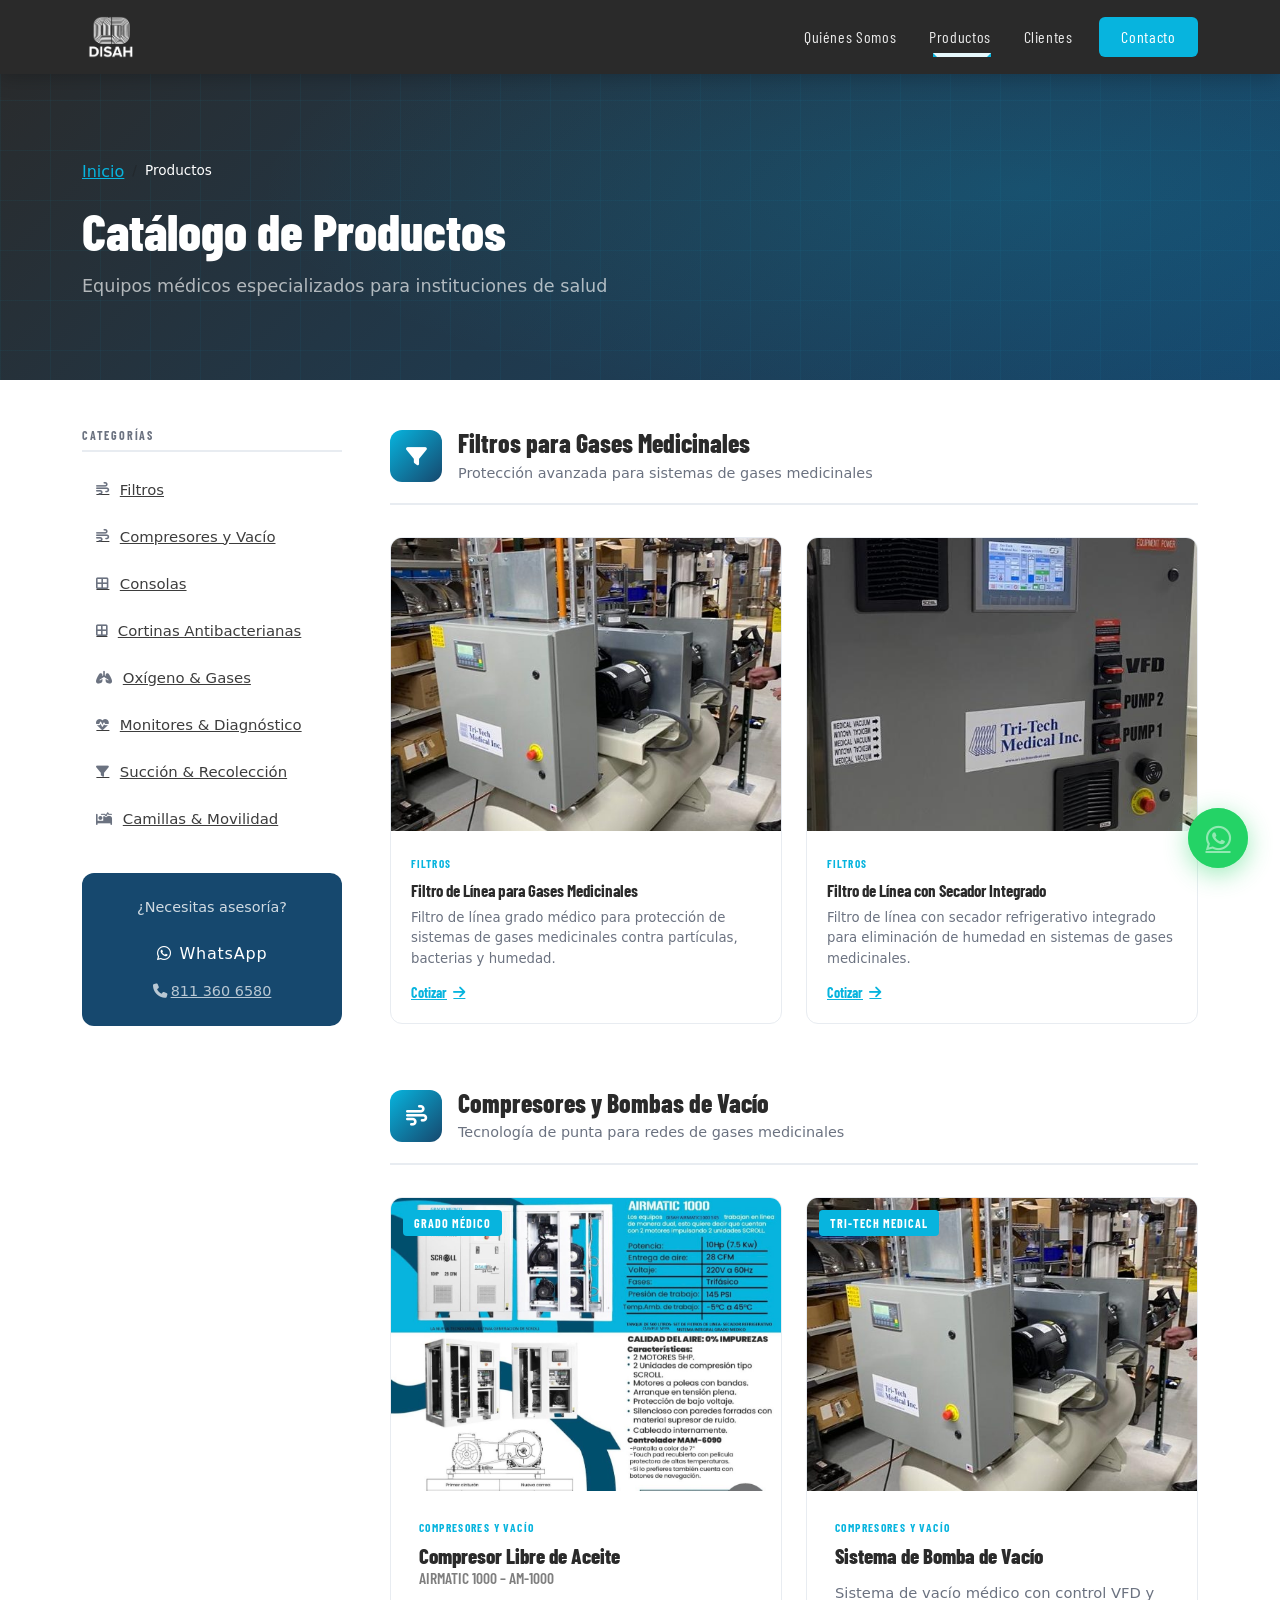
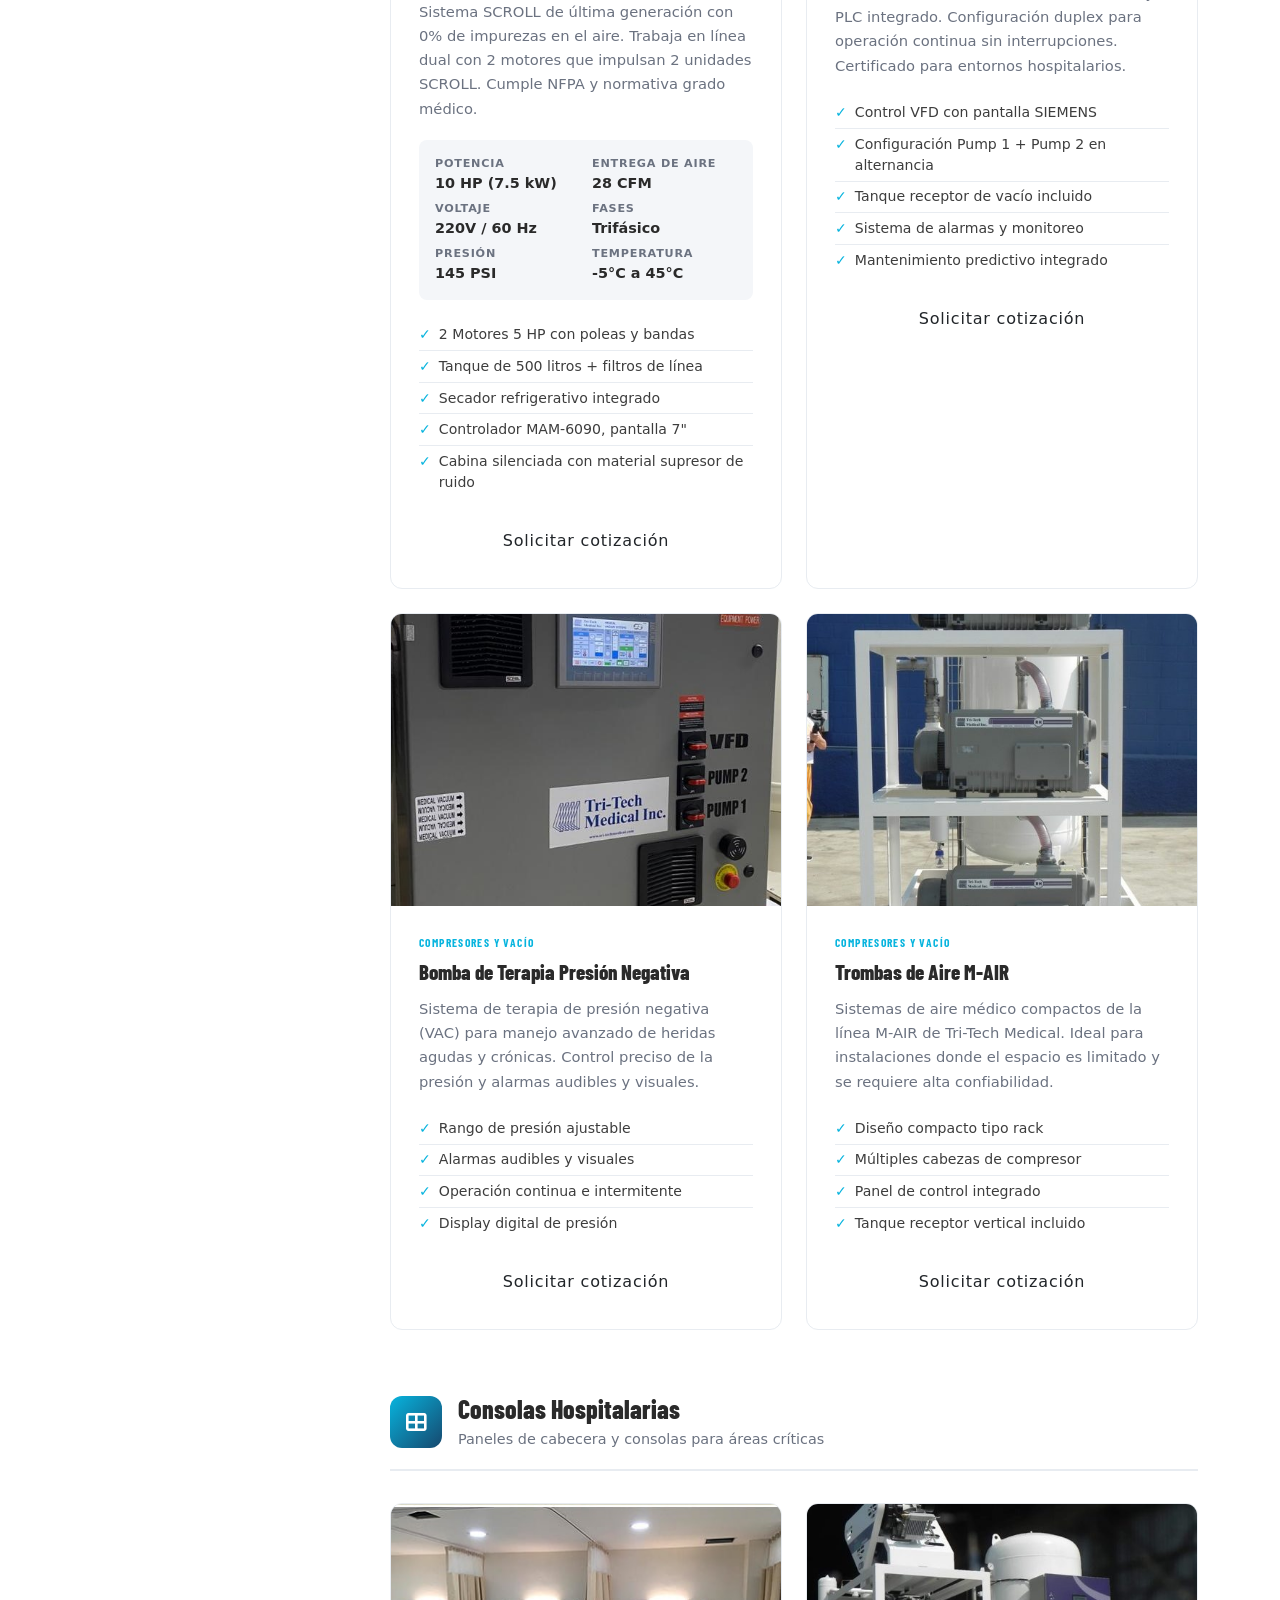
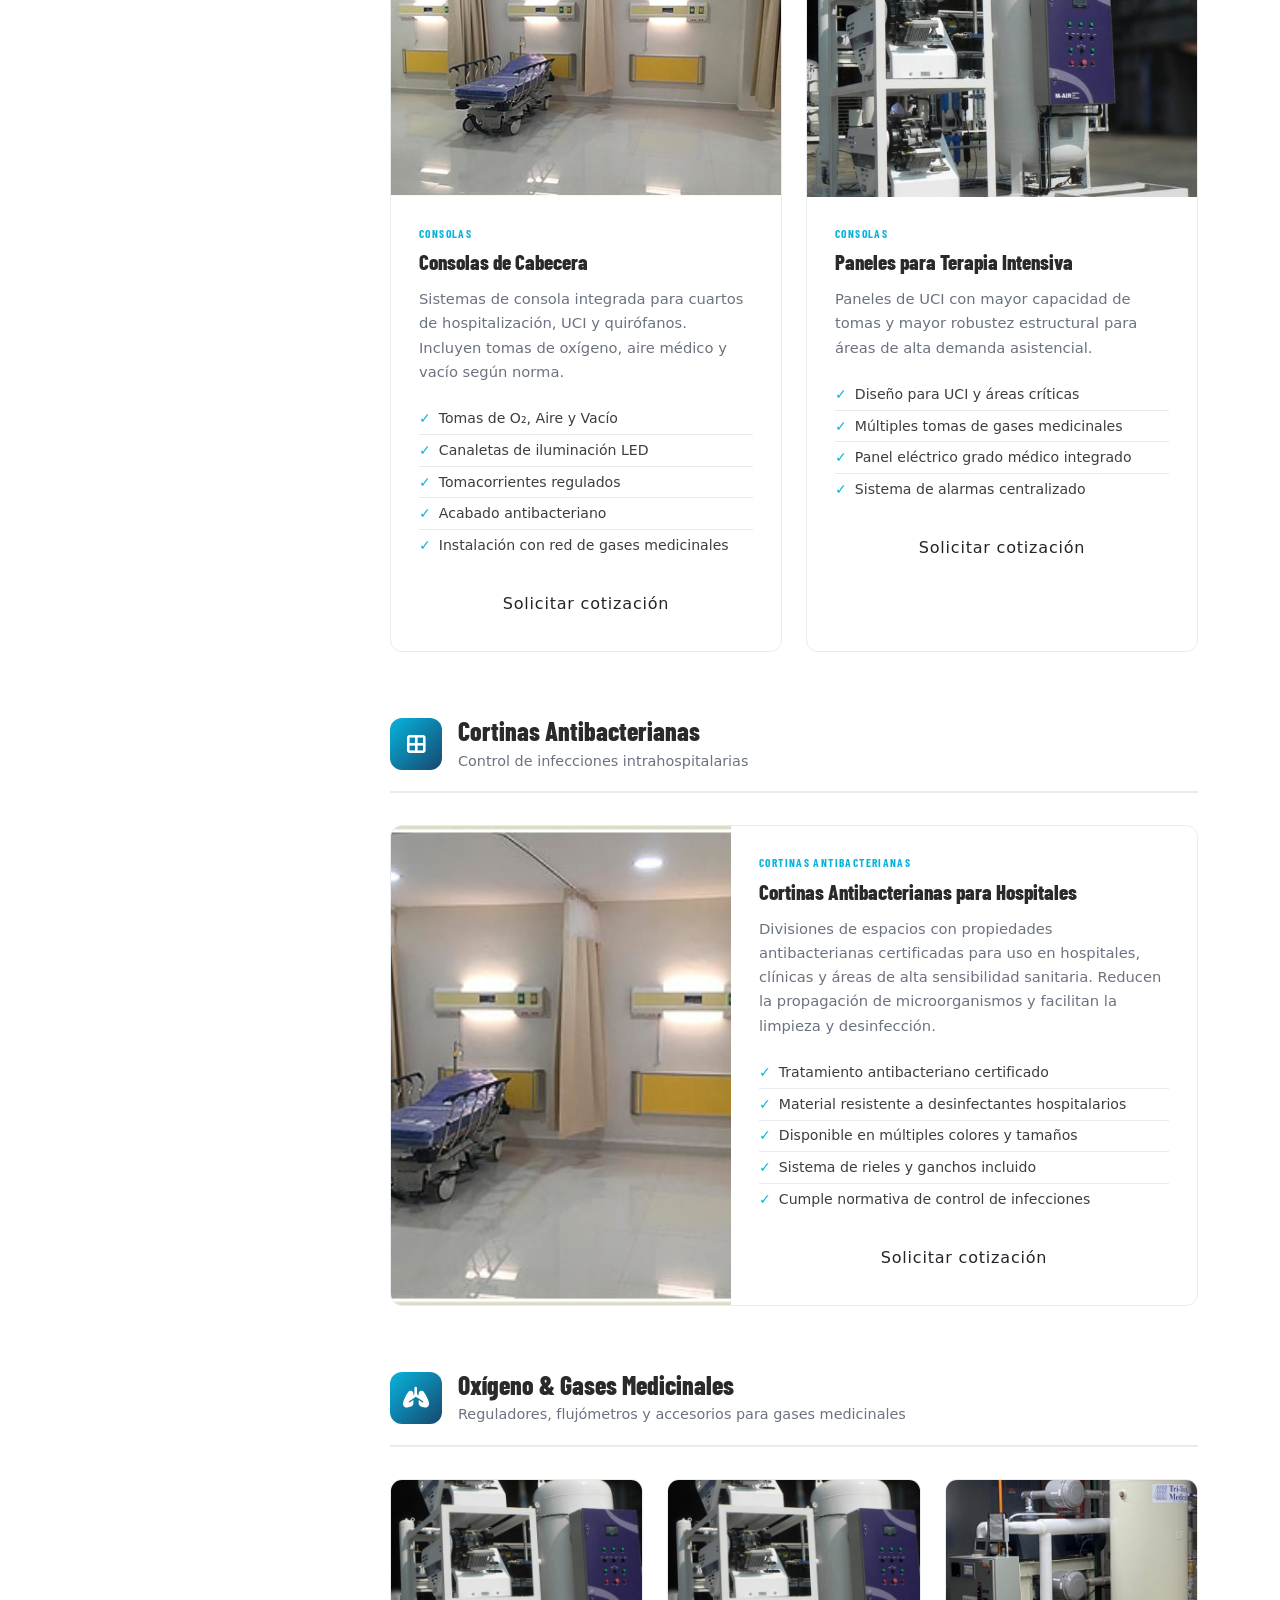
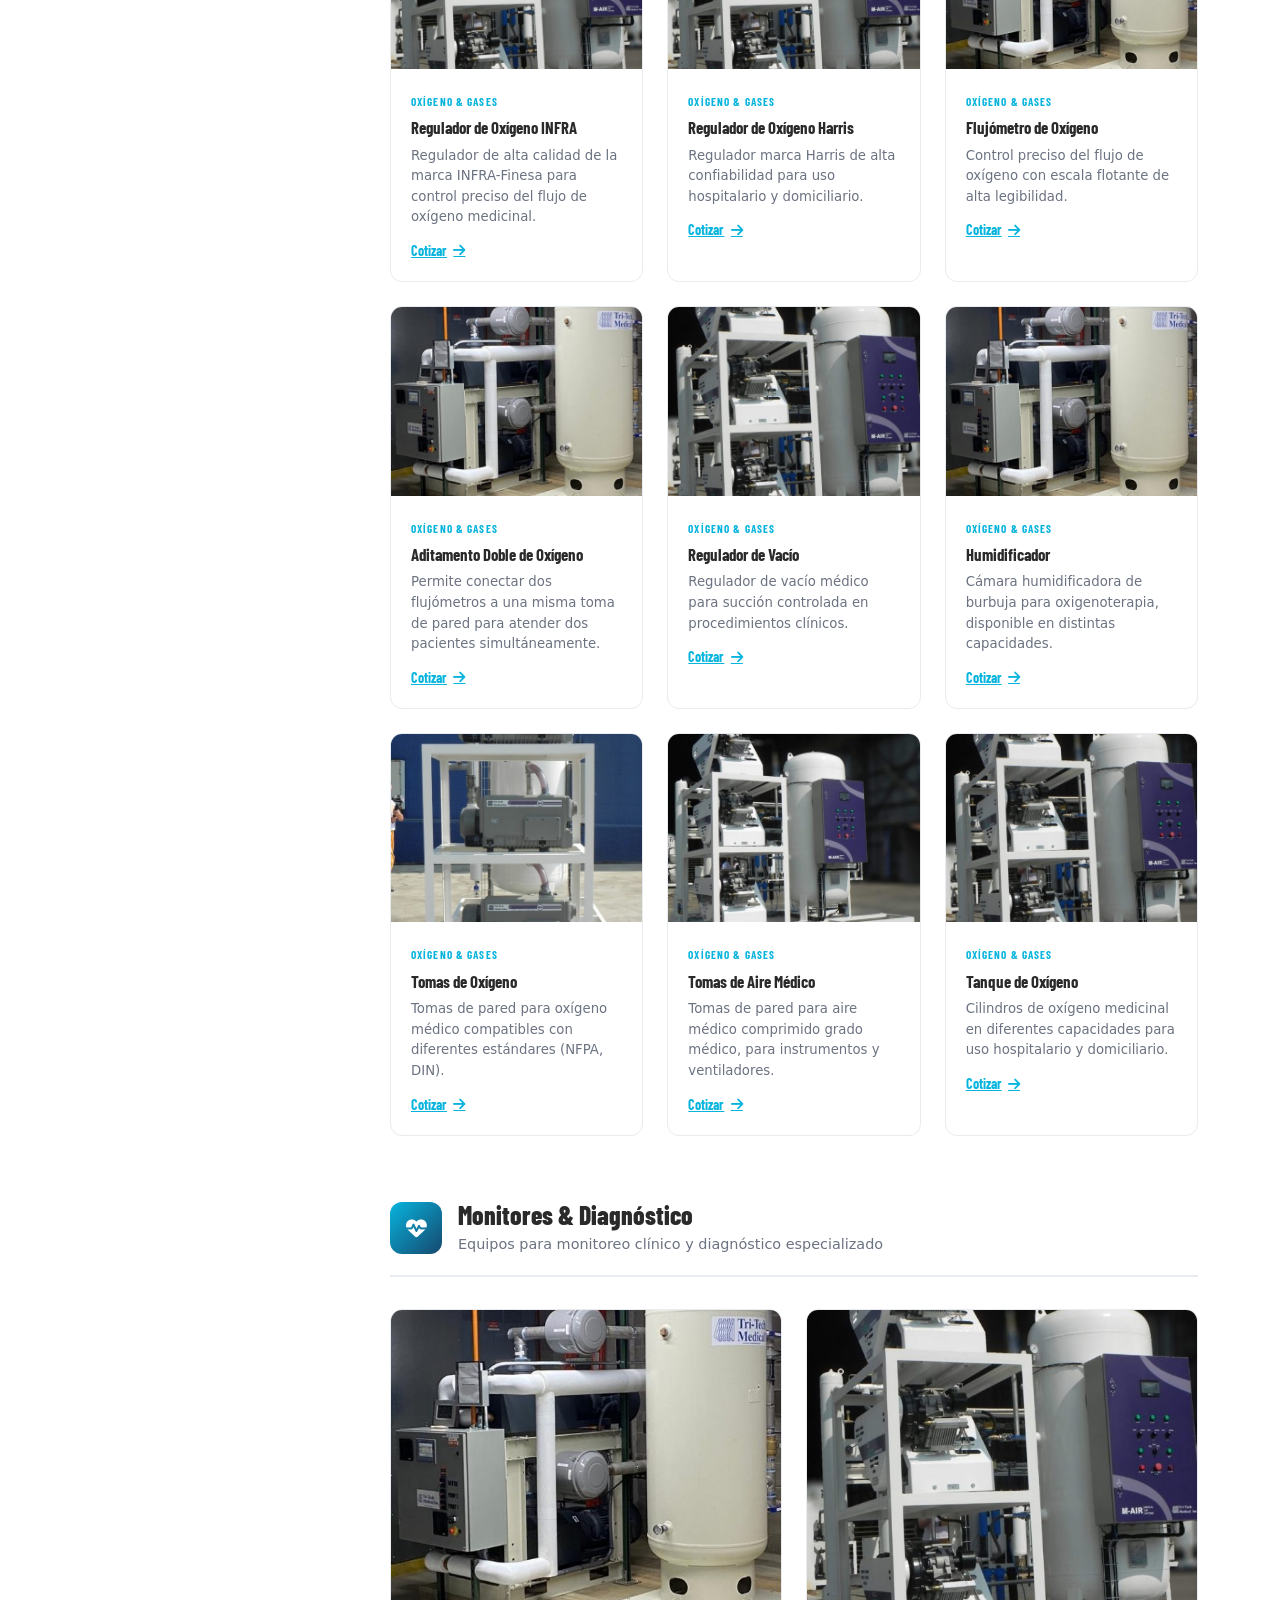
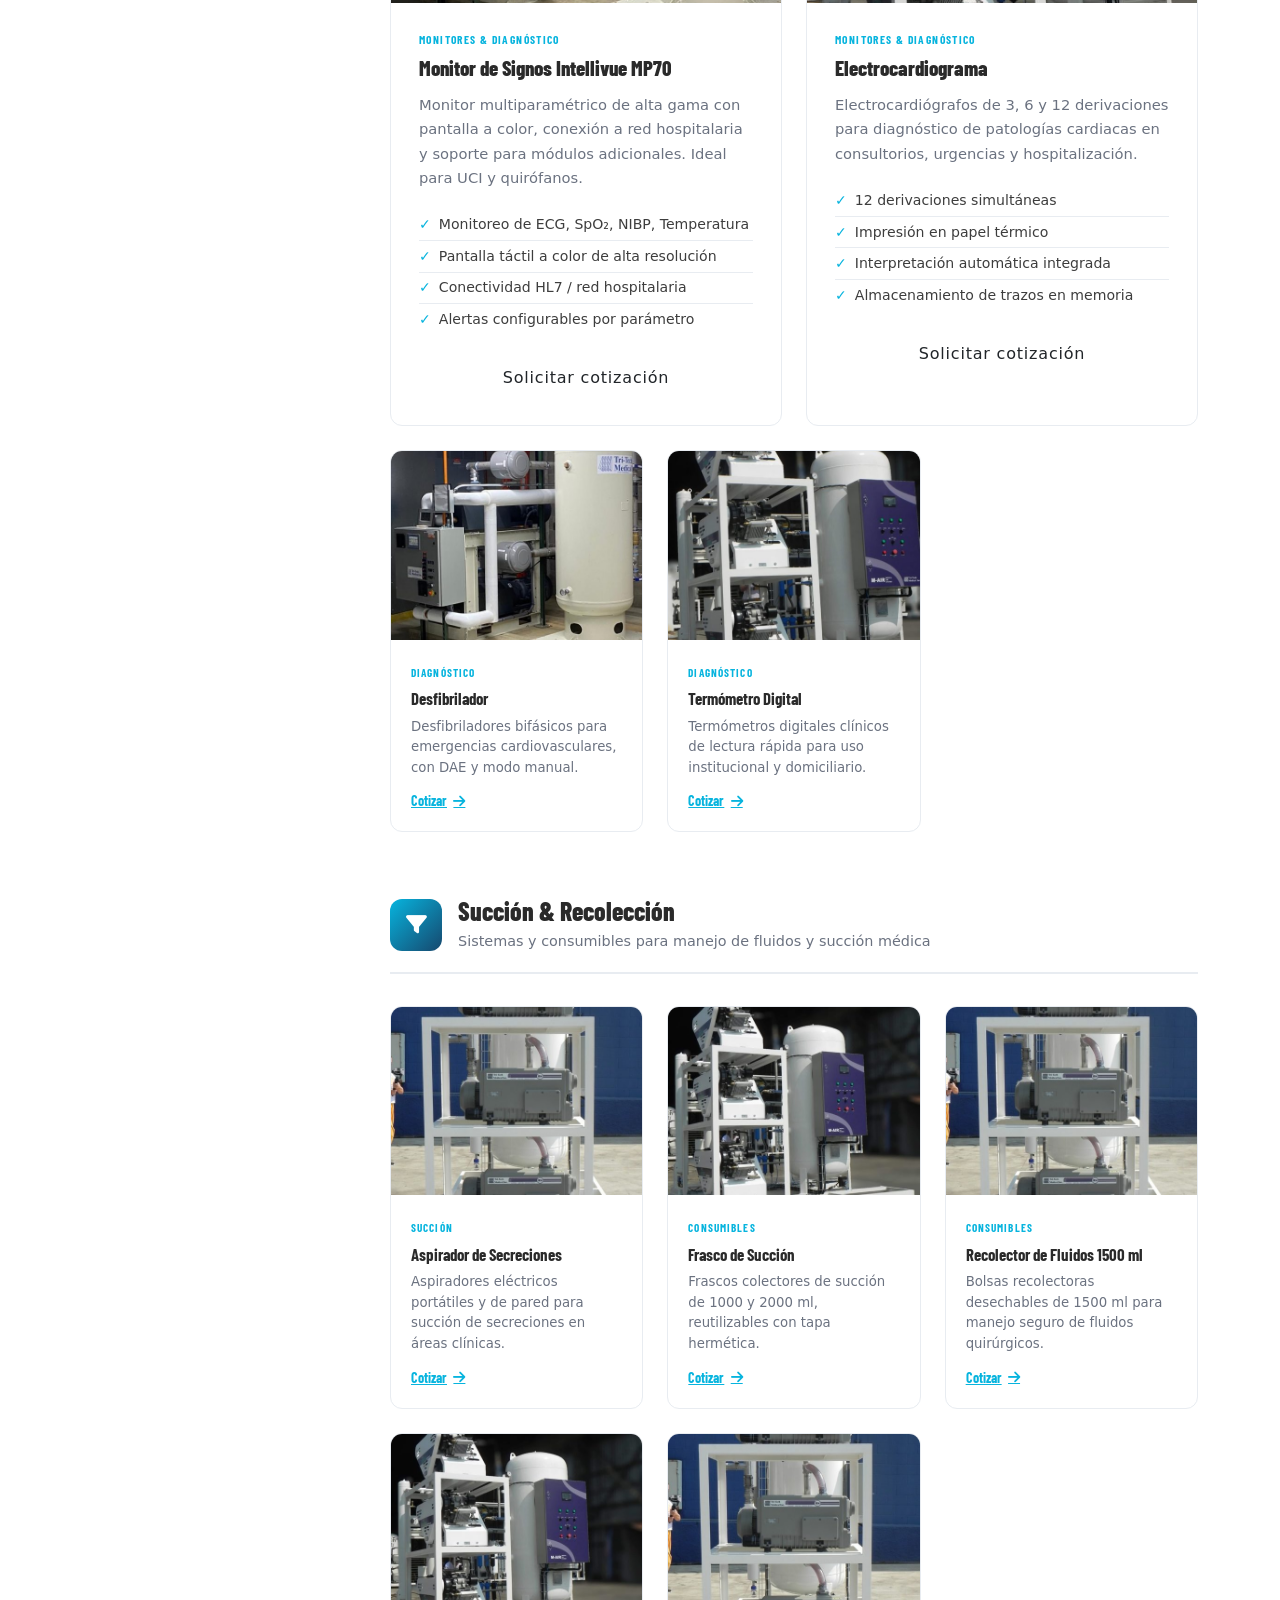
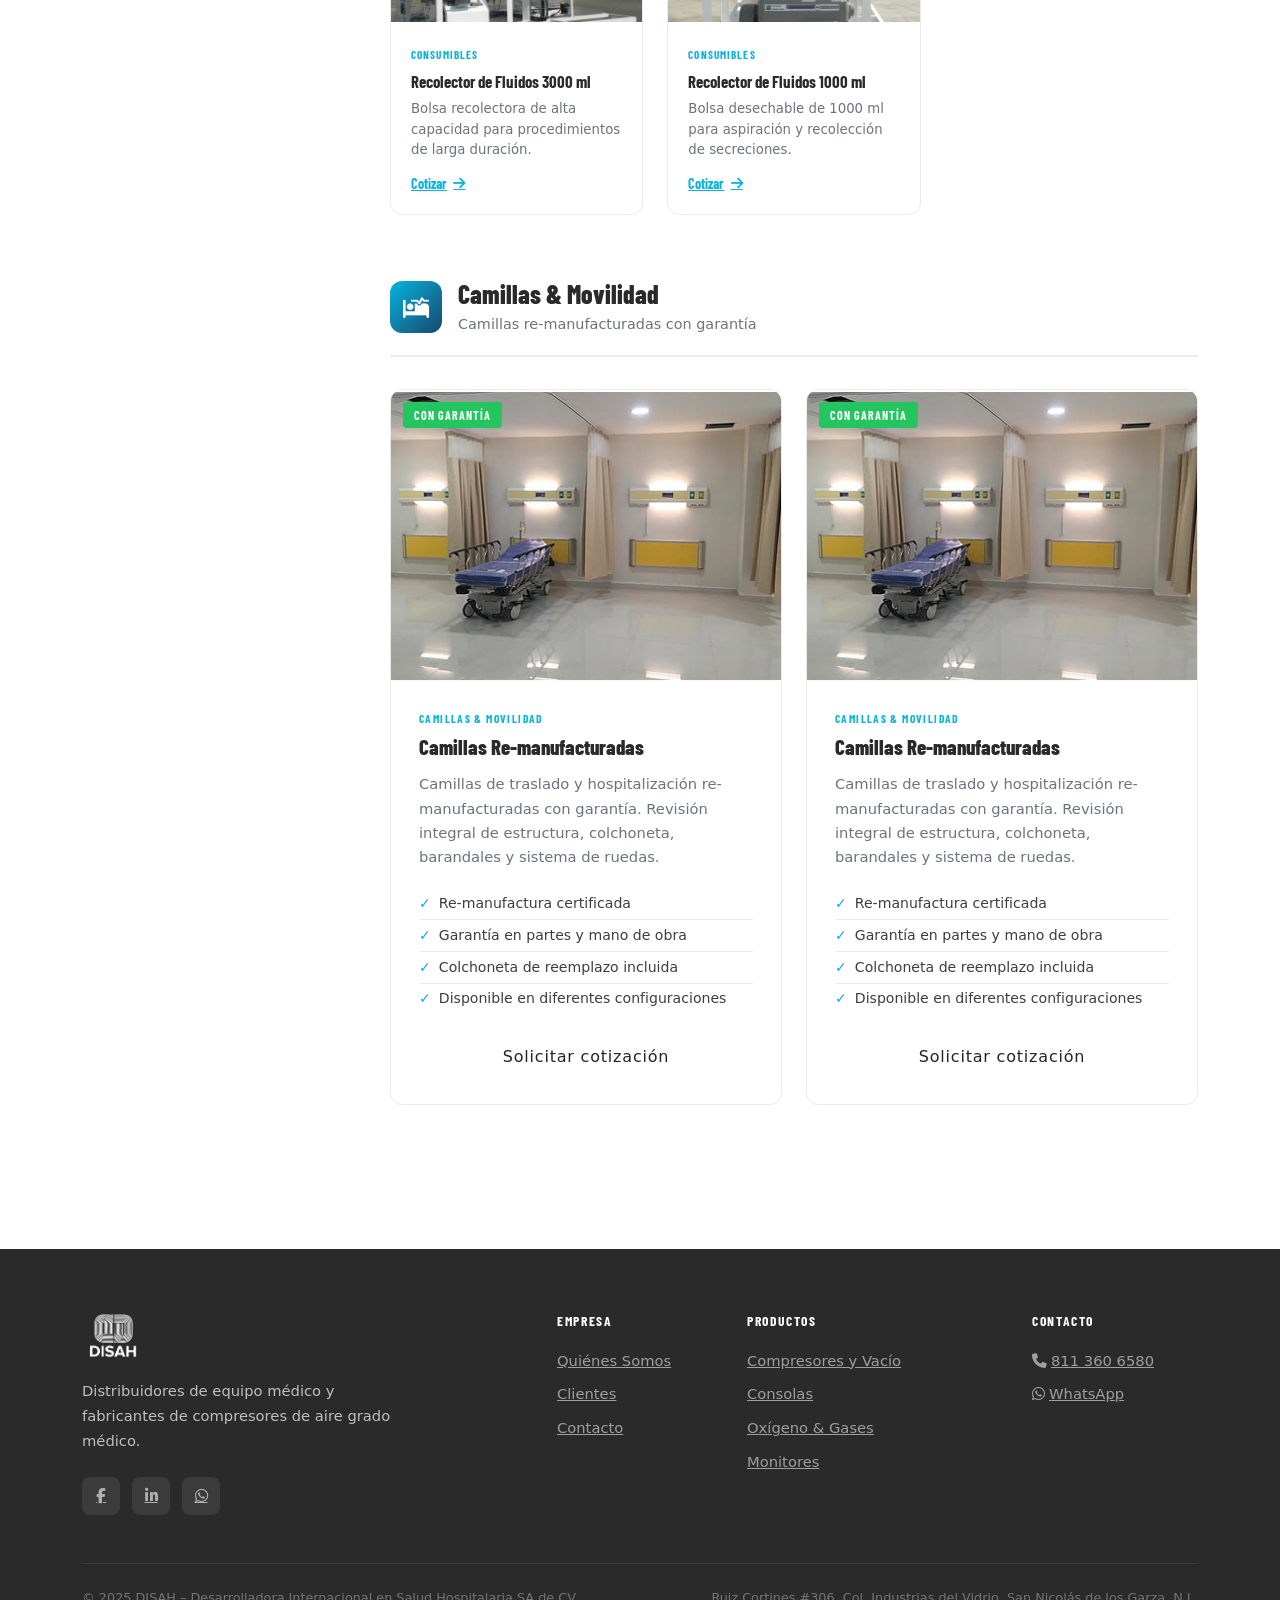
==== productos.html @ 41b72e20 "se agrega una card en camillas" ====
<!DOCTYPE html>
<html lang="es">
<head>
  <meta charset="UTF-8"/>
  <meta name="viewport" content="width=device-width, initial-scale=1.0"/>
  <title>Productos – DISAH Equipos Médicos</title>
  <link rel="stylesheet" href="styles.css"/>
  <link rel="stylesheet" href="productos.css"/>
  <link href="https://cdn.jsdelivr.net/npm/bootstrap@5.3.3/dist/css/bootstrap.min.css" rel="stylesheet"/>
  <link href="https://fonts.googleapis.com/css2?family=Barlow+Condensed:wght@400;600;700;800&family=Barlow:wght@300;400;500;600&display=swap" rel="stylesheet"/>
  <link href="https://cdnjs.cloudflare.com/ajax/libs/font-awesome/6.5.0/css/all.min.css" rel="stylesheet"/>
  <link rel="icon" href="assets/img/LOGO-DISAH-AZÚL.png">
</head>
<body>

<!-- NAVBAR -->
<nav class="navbar navbar-expand-lg fixed-top scrolled" id="mainNav">
  <div class="container-xl">
    <a class="navbar-brand" href="index.html">
      <img src="assets/img/LOGO-DISAH-AZÚL.png" alt="DISAH" class="nav-logo"/>
    </a>
    <button class="navbar-toggler" type="button" data-bs-toggle="collapse" data-bs-target="#navMenu">
      <span class="toggler-icon"><i class="fas fa-bars"></i></span>
    </button>
    <div class="collapse navbar-collapse" id="navMenu">
      <ul class="navbar-nav ms-auto align-items-lg-center gap-lg-1">
        <li class="nav-item"><a class="nav-link" href="index.html#quienes-somos">Quiénes Somos</a></li>
        <li class="nav-item dropdown">
          <a class="nav-link dropdown-toggle active" href="#" role="button" data-bs-toggle="dropdown">Productos</a>
          <ul class="dropdown-menu">
            <li><a class="dropdown-item" href="#compresores">Compresores y Bombas de Vacío</a></li>
            <li><a class="dropdown-item" href="#consolas">Consolas</a></li>
            <li><a class="dropdown-item" href="#cortinas">Cortinas Antibacterianas</a></li>
          </ul>
        </li>
        <li class="nav-item"><a class="nav-link" href="index.html#clientes">Clientes</a></li>
        <li class="nav-item"><a class="nav-link btn-contacto" href="index.html#contacto">Contacto</a></li>
      </ul>
    </div>
  </div>
</nav>

<!-- PAGE HERO -->
<div class="page-hero">
  <div class="page-hero-overlay"></div>
  <div class="container-xl page-hero-content">
    <nav aria-label="breadcrumb">
      <ol class="breadcrumb">
        <li class="breadcrumb-item">    <a href="index.html" style="font-size: 12pt;">Inicio</a>      </li>
        <li class="breadcrumb-item active text-white">Productos</li>
      </ol>
    </nav>
    <h1 class="page-hero-title">Catálogo de Productos</h1>
    <p class="page-hero-sub">Equipos médicos especializados para instituciones de salud</p>
  </div>
</div>

<!-- SIDEBAR + CONTENT -->
<div class="catalog-layout container-xl">

  <!-- Sidebar filtros -->
  <aside class="catalog-sidebar">
    <h6 class="sidebar-heading">Categorías</h6>
    <ul class="sidebar-nav">
      <li><a href="#filtros" class="sn-link active"><i class="fas fa-wind"></i> Filtros</a></li>
      <li><a href="#compresores" class="sn-link"><i class="fas fa-wind"></i> Compresores y Vacío</a></li>
      <li><a href="#consolas" class="sn-link"><i class="fas fa-th-large"></i> Consolas</a></li>
      <li><a href="#cortinas" class="sn-link"><i class="fas fa-border-all"></i> Cortinas Antibacterianas</a></li>
      <li><a href="#oxigeno" class="sn-link"><i class="fas fa-lungs"></i> Oxígeno & Gases</a></li>
      <li><a href="#monitores" class="sn-link"><i class="fas fa-heartbeat"></i> Monitores & Diagnóstico</a></li>
      <li><a href="#succion" class="sn-link"><i class="fas fa-filter"></i> Succión & Recolección</a></li>
      <li><a href="#camillas" class="sn-link"><i class="fas fa-procedures"></i> Camillas & Movilidad</a></li>
    </ul>
    <div class="sidebar-cta">
      <p>¿Necesitas asesoría?</p>
      <a href="https://wa.me/528113606580" class="btn btn-primary-disah w-100" target="_blank">
        <i class="fab fa-whatsapp me-2 text-white"></i><span class="text-white">WhatsApp</span>
      </a>
      <a href="tel:8113606580" class="btn-call mt-2">
        <i class="fas fa-phone me-1"></i>811 360 6580
      </a>
    </div>
  </aside>

  <!-- Main content -->
  <main class="catalog-main">

    <!-- Navegación móvil de categorías (oculta en desktop, visible en tablet/móvil) -->
    <nav class="catalog-mobile-nav d-none">
      <a href="#filtros" class="cmn-btn"><i class="fas fa-wind me-1"></i>Filtros</a>
      <a href="#compresores" class="cmn-btn"><i class="fas fa-wind me-1"></i>Compresores y Vacío</a>
      <a href="#consolas" class="cmn-btn"><i class="fas fa-th-large me-1"></i>Consolas</a>
      <a href="#cortinas" class="cmn-btn"><i class="fas fa-border-all me-1"></i>Cortinas</a>
      <a href="#oxigeno" class="cmn-btn"><i class="fas fa-lungs me-1"></i>Oxígeno & Gases</a>
      <a href="#monitores" class="cmn-btn"><i class="fas fa-heartbeat me-1"></i>Monitores</a>
      <a href="#succion" class="cmn-btn"><i class="fas fa-filter me-1"></i>Succión</a>
      <a href="#camillas" class="cmn-btn"><i class="fas fa-procedures me-1"></i>Camillas</a>
    </nav>


    <!-- ── FILTROS ── -->
     <section id="filtros" class="cat-section">
      <div class="cat-section-header">
        <div class="csh-icon"><i class="fas fa-filter"></i></div>
        <div>
          <h2 class="cat-section-title">Filtros para Gases Medicinales</h2>
          <p class="cat-section-sub">Protección avanzada para sistemas de gases medicinales</p>
        </div>
      </div>

      <div class="row g-4">
        <div class="col-md-6 col-lg-6">
          <div class="prod-mini-card">
            <div class="pmc-img"><img src="assets/img/Imagen1-540x550.jpg" alt="Filtro de Línea para Gases Medicinales"/></div>
            <div class="pmc-body">
              <span class="pmc-cat">Filtros</span>
              <h4 class="pmc-title">Filtro de Línea para Gases Medicinales</h4>
              <p class="pmc-desc">Filtro de línea grado médico para protección de sistemas de gases medicinales contra partículas, bacterias y humedad.</p>
              <a href="index.html#contacto" class="pmc-link">Cotizar <i class="fas fa-arrow-right"></i></a>
            </div>
          </div>
        </div>

        <div class="col-md-6 col-lg-6">
          <div class="prod-mini-card">
            <div class="pmc-img"><img src="assets/img/Imagen2.jpg" alt="Filtro de Línea con Secador Integrado"/></div>
            <div class="pmc-body">
              <span class="pmc-cat">Filtros</span>
              <h4 class="pmc-title">Filtro de Línea con Secador Integrado</h4>
              <p class="pmc-desc">Filtro de línea con secador refrigerativo integrado para eliminación de humedad en sistemas de gases medicinales.</p>
              <a href="index.html#contacto" class="pmc-link">
                Cotizar <i class="fas fa-arrow-right"></i>
              </a>
            </div>
          </div>
        </div>
      </div>
     </section>



    <!-- ── COMPRESORES ── -->
    <section id="compresores" class="cat-section">
      <div class="cat-section-header">
        <div class="csh-icon"><i class="fas fa-wind"></i></div>
        <div>
          <h2 class="cat-section-title">Compresores y Bombas de Vacío</h2>
          <p class="cat-section-sub">Tecnología de punta para redes de gases medicinales</p>
        </div>
      </div>

      <div class="row g-4">

        <!-- Compresor Libre de Aceite -->
        <div class="col-md-6" id="compresor-libre-aceite">
          <div class="prod-detail-card">
            <div class="pdc-img">
              <img src="assets/img/AIRMATIC1000.jpg" alt="Compresor Libre de Aceite"/>
              <span class="pdc-badge">Grado Médico</span>
            </div>
            <div class="pdc-body">
              <span class="pdc-cat">Compresores y Vacío</span>
              <h3 class="pdc-title">Compresor Libre de Aceite<br/><small>AIRMATIC 1000 – AM-1000</small></h3>
              <p class="pdc-desc">Sistema SCROLL de última generación con 0% de impurezas en el aire. Trabaja en línea dual con 2 motores que impulsan 2 unidades SCROLL. Cumple NFPA y normativa grado médico.</p>
              <div class="pdc-specs">
                <div class="spec-item"><span class="spec-label">Potencia</span><span class="spec-val">10 HP (7.5 kW)</span></div>
                <div class="spec-item"><span class="spec-label">Entrega de aire</span><span class="spec-val">28 CFM</span></div>
                <div class="spec-item"><span class="spec-label">Voltaje</span><span class="spec-val">220V / 60 Hz</span></div>
                <div class="spec-item"><span class="spec-label">Fases</span><span class="spec-val">Trifásico</span></div>
                <div class="spec-item"><span class="spec-label">Presión</span><span class="spec-val">145 PSI</span></div>
                <div class="spec-item"><span class="spec-label">Temperatura</span><span class="spec-val">-5°C a 45°C</span></div>
              </div>
              <ul class="pdc-features">
                <li>2 Motores 5 HP con poleas y bandas</li>
                <li>Tanque de 500 litros + filtros de línea</li>
                <li>Secador refrigerativo integrado</li>
                <li>Controlador MAM-6090, pantalla 7"</li>
                <li>Cabina silenciada con material supresor de ruido</li>
              </ul>
              <a href="index.html#contacto" class="btn btn-primary-disah">Solicitar cotización</a>
            </div>
          </div>
        </div>

        <!-- Bomba de Vacío -->
        <div class="col-md-6" id="bomba-vacio">
          <div class="prod-detail-card">
            <div class="pdc-img">
              <img src="assets/img/Imagen1-540x550.jpg" alt="Bomba de Vacío"/>
              <span class="pdc-badge">Tri-Tech Medical</span>
            </div>
            <div class="pdc-body">
              <span class="pdc-cat">Compresores y Vacío</span>
              <h3 class="pdc-title">Sistema de Bomba de Vacío</h3>
              <p class="pdc-desc">Sistema de vacío médico con control VFD y PLC integrado. Configuración duplex para operación continua sin interrupciones. Certificado para entornos hospitalarios.</p>
              <ul class="pdc-features">
                <li>Control VFD con pantalla SIEMENS</li>
                <li>Configuración Pump 1 + Pump 2 en alternancia</li>
                <li>Tanque receptor de vacío incluido</li>
                <li>Sistema de alarmas y monitoreo</li>
                <li>Mantenimiento predictivo integrado</li>
              </ul>
              <a href="index.html#contacto" class="btn btn-primary-disah">Solicitar cotización</a>
            </div>
          </div>
        </div>

        <!-- Bomba Presión Negativa -->
        <div class="col-md-6" id="bomba-presion-negativa">
          <div class="prod-detail-card">
            <div class="pdc-img">
              <img src="assets/img/Imagen2.jpg" alt="Bomba de Terapia Presión Negativa"/>
            </div>
            <div class="pdc-body">
              <span class="pdc-cat">Compresores y Vacío</span>
              <h3 class="pdc-title">Bomba de Terapia Presión Negativa</h3>
              <p class="pdc-desc">Sistema de terapia de presión negativa (VAC) para manejo avanzado de heridas agudas y crónicas. Control preciso de la presión y alarmas audibles y visuales.</p>
              <ul class="pdc-features">
                <li>Rango de presión ajustable</li>
                <li>Alarmas audibles y visuales</li>
                <li>Operación continua e intermitente</li>
                <li>Display digital de presión</li>
              </ul>
              <a href="index.html#contacto" class="btn btn-primary-disah">Solicitar cotización</a>
            </div>
          </div>
        </div>

        <!-- Trombas de Aire -->
        <div class="col-md-6">
          <div class="prod-detail-card">
            <div class="pdc-img">
              <img src="assets/img/Imagen5-540x550.jpg" alt="Trombas de Aire"/>
            </div>
            <div class="pdc-body">
              <span class="pdc-cat">Compresores y Vacío</span>
              <h3 class="pdc-title">Trombas de Aire M-AIR</h3>
              <p class="pdc-desc">Sistemas de aire médico compactos de la línea M-AIR de Tri-Tech Medical. Ideal para instalaciones donde el espacio es limitado y se requiere alta confiabilidad.</p>
              <ul class="pdc-features">
                <li>Diseño compacto tipo rack</li>
                <li>Múltiples cabezas de compresor</li>
                <li>Panel de control integrado</li>
                <li>Tanque receptor vertical incluido</li>
              </ul>
              <a href="index.html#contacto" class="btn btn-primary-disah">Solicitar cotización</a>
            </div>
          </div>
        </div>

      </div>
    </section>

    <!-- ── CONSOLAS ── -->
    <section id="consolas" class="cat-section">
      <div class="cat-section-header">
        <div class="csh-icon"><i class="fas fa-th-large"></i></div>
        <div>
          <h2 class="cat-section-title">Consolas Hospitalarias</h2>
          <p class="cat-section-sub">Paneles de cabecera y consolas para áreas críticas</p>
        </div>
      </div>
      <div class="row g-4">
        <div class="col-md-6">
          <div class="prod-detail-card">
            <div class="pdc-img">
              <img src="assets/img/equipo-re-manifacturado-camillas-1.jpg" alt="Consolas Hospitalarias"/>
            </div>
            <div class="pdc-body">
              <span class="pdc-cat">Consolas</span>
              <h3 class="pdc-title">Consolas de Cabecera</h3>
              <p class="pdc-desc">Sistemas de consola integrada para cuartos de hospitalización, UCI y quirófanos. Incluyen tomas de oxígeno, aire médico y vacío según norma.</p>
              <ul class="pdc-features">
                <li>Tomas de O₂, Aire y Vacío</li>
                <li>Canaletas de iluminación LED</li>
                <li>Tomacorrientes regulados</li>
                <li>Acabado antibacteriano</li>
                <li>Instalación con red de gases medicinales</li>
              </ul>
              <a href="index.html#contacto" class="btn btn-primary-disah">Solicitar cotización</a>
            </div>
          </div>
        </div>
        <div class="col-md-6">
          <div class="prod-detail-card">
            <div class="pdc-img">
              <img src="assets/img/Imagen6-540x550.jpg" alt="Panel Terapia Intensiva"/>
            </div>
            <div class="pdc-body">
              <span class="pdc-cat">Consolas</span>
              <h3 class="pdc-title">Paneles para Terapia Intensiva</h3>
              <p class="pdc-desc">Paneles de UCI con mayor capacidad de tomas y mayor robustez estructural para áreas de alta demanda asistencial.</p>
              <ul class="pdc-features">
                <li>Diseño para UCI y áreas críticas</li>
                <li>Múltiples tomas de gases medicinales</li>
                <li>Panel eléctrico grado médico integrado</li>
                <li>Sistema de alarmas centralizado</li>
              </ul>
              <a href="index.html#contacto" class="btn btn-primary-disah">Solicitar cotización</a>
            </div>
          </div>
        </div>
      </div>
    </section>

    <!-- ── CORTINAS ── -->
    <section id="cortinas" class="cat-section">
      <div class="cat-section-header">
        <div class="csh-icon"><i class="fas fa-border-all"></i></div>
        <div>
          <h2 class="cat-section-title">Cortinas Antibacterianas</h2>
          <p class="cat-section-sub">Control de infecciones intrahospitalarias</p>
        </div>
      </div>
      <div class="row g-4">
        <div class="col-12">
          <div class="prod-detail-card prod-detail-card--horiz">
            <div class="pdc-img">
              <img src="assets/img/equipo-re-manifacturado-camillas-1.jpg" alt="Cortinas Antibacterianas"/>
            </div>
            <div class="pdc-body">
              <span class="pdc-cat">Cortinas Antibacterianas</span>
              <h3 class="pdc-title">Cortinas Antibacterianas para Hospitales</h3>
              <p class="pdc-desc">Divisiones de espacios con propiedades antibacterianas certificadas para uso en hospitales, clínicas y áreas de alta sensibilidad sanitaria. Reducen la propagación de microorganismos y facilitan la limpieza y desinfección.</p>
              <ul class="pdc-features">
                <li>Tratamiento antibacteriano certificado</li>
                <li>Material resistente a desinfectantes hospitalarios</li>
                <li>Disponible en múltiples colores y tamaños</li>
                <li>Sistema de rieles y ganchos incluido</li>
                <li>Cumple normativa de control de infecciones</li>
              </ul>
              <a href="index.html#contacto" class="btn btn-primary-disah">Solicitar cotización</a>
            </div>
          </div>
        </div>
      </div>
    </section>

    <!-- ── OXÍGENO & GASES ── -->
    <section id="oxigeno" class="cat-section">
      <div class="cat-section-header">
        <div class="csh-icon"><i class="fas fa-lungs"></i></div>
        <div>
          <h2 class="cat-section-title">Oxígeno & Gases Medicinales</h2>
          <p class="cat-section-sub">Reguladores, flujómetros y accesorios para gases medicinales</p>
        </div>
      </div>
      <div class="row g-4">

        <div class="col-md-6 col-lg-4" id="regulador-oxigeno">
          <div class="prod-mini-card">
            <div class="pmc-img"><img src="assets/img/Imagen3-550x550.jpg" alt="Regulador Oxígeno INFRA"/></div>
            <div class="pmc-body">
              <span class="pmc-cat">Oxígeno & Gases</span>
              <h4 class="pmc-title">Regulador de Oxígeno INFRA</h4>
              <p class="pmc-desc">Regulador de alta calidad de la marca INFRA-Finesa para control preciso del flujo de oxígeno medicinal.</p>
              <a href="index.html#contacto" class="pmc-link">Cotizar <i class="fas fa-arrow-right"></i></a>
            </div>
          </div>
        </div>

        <div class="col-md-6 col-lg-4">
          <div class="prod-mini-card">
            <div class="pmc-img"><img src="assets/img/Imagen3-550x550.jpg" alt="Regulador Oxígeno Harris"/></div>
            <div class="pmc-body">
              <span class="pmc-cat">Oxígeno & Gases</span>
              <h4 class="pmc-title">Regulador de Oxígeno Harris</h4>
              <p class="pmc-desc">Regulador marca Harris de alta confiabilidad para uso hospitalario y domiciliario.</p>
              <a href="index.html#contacto" class="pmc-link">Cotizar <i class="fas fa-arrow-right"></i></a>
            </div>
          </div>
        </div>

        <div class="col-md-6 col-lg-4">
          <div class="prod-mini-card">
            <div class="pmc-img"><img src="assets/img/Imagen4-550x550.jpg" alt="Flujómetro de Oxígeno"/></div>
            <div class="pmc-body">
              <span class="pmc-cat">Oxígeno & Gases</span>
              <h4 class="pmc-title">Flujómetro de Oxígeno</h4>
              <p class="pmc-desc">Control preciso del flujo de oxígeno con escala flotante de alta legibilidad.</p>
              <a href="index.html#contacto" class="pmc-link">Cotizar <i class="fas fa-arrow-right"></i></a>
            </div>
          </div>
        </div>

        <div class="col-md-6 col-lg-4">
          <div class="prod-mini-card">
            <div class="pmc-img"><img src="assets/img/Imagen4-550x550.jpg" alt="Aditamento doble de oxígeno"/></div>
            <div class="pmc-body">
              <span class="pmc-cat">Oxígeno & Gases</span>
              <h4 class="pmc-title">Aditamento Doble de Oxígeno</h4>
              <p class="pmc-desc">Permite conectar dos flujómetros a una misma toma de pared para atender dos pacientes simultáneamente.</p>
              <a href="index.html#contacto" class="pmc-link">Cotizar <i class="fas fa-arrow-right"></i></a>
            </div>
          </div>
        </div>

        <div class="col-md-6 col-lg-4">
          <div class="prod-mini-card">
            <div class="pmc-img"><img src="assets/img/Imagen3-550x550.jpg" alt="Regulador de vacío"/></div>
            <div class="pmc-body">
              <span class="pmc-cat">Oxígeno & Gases</span>
              <h4 class="pmc-title">Regulador de Vacío</h4>
              <p class="pmc-desc">Regulador de vacío médico para succión controlada en procedimientos clínicos.</p>
              <a href="index.html#contacto" class="pmc-link">Cotizar <i class="fas fa-arrow-right"></i></a>
            </div>
          </div>
        </div>

        <div class="col-md-6 col-lg-4">
          <div class="prod-mini-card">
            <div class="pmc-img"><img src="assets/img/Imagen4-550x550.jpg" alt="Humidificador"/></div>
            <div class="pmc-body">
              <span class="pmc-cat">Oxígeno & Gases</span>
              <h4 class="pmc-title">Humidificador</h4>
              <p class="pmc-desc">Cámara humidificadora de burbuja para oxigenoterapia, disponible en distintas capacidades.</p>
              <a href="index.html#contacto" class="pmc-link">Cotizar <i class="fas fa-arrow-right"></i></a>
            </div>
          </div>
        </div>

        <div class="col-md-6 col-lg-4">
          <div class="prod-mini-card">
            <div class="pmc-img"><img src="assets/img/Imagen5-540x550.jpg" alt="Tomas de Oxígeno"/></div>
            <div class="pmc-body">
              <span class="pmc-cat">Oxígeno & Gases</span>
              <h4 class="pmc-title">Tomas de Oxígeno</h4>
              <p class="pmc-desc">Tomas de pared para oxígeno médico compatibles con diferentes estándares (NFPA, DIN).</p>
              <a href="index.html#contacto" class="pmc-link">Cotizar <i class="fas fa-arrow-right"></i></a>
            </div>
          </div>
        </div>

        <div class="col-md-6 col-lg-4">
          <div class="prod-mini-card">
            <div class="pmc-img"><img src="assets/img/Imagen6-540x550.jpg" alt="Tomas de Aire"/></div>
            <div class="pmc-body">
              <span class="pmc-cat">Oxígeno & Gases</span>
              <h4 class="pmc-title">Tomas de Aire Médico</h4>
              <p class="pmc-desc">Tomas de pared para aire médico comprimido grado médico, para instrumentos y ventiladores.</p>
              <a href="index.html#contacto" class="pmc-link">Cotizar <i class="fas fa-arrow-right"></i></a>
            </div>
          </div>
        </div>

        <div class="col-md-6 col-lg-4">
          <div class="prod-mini-card">
            <div class="pmc-img"><img src="assets/img/Imagen3-550x550.jpg" alt="Tanque de Oxígeno"/></div>
            <div class="pmc-body">
              <span class="pmc-cat">Oxígeno & Gases</span>
              <h4 class="pmc-title">Tanque de Oxígeno</h4>
              <p class="pmc-desc">Cilindros de oxígeno medicinal en diferentes capacidades para uso hospitalario y domiciliario.</p>
              <a href="index.html#contacto" class="pmc-link">Cotizar <i class="fas fa-arrow-right"></i></a>
            </div>
          </div>
        </div>

      </div>
    </section>

    <!-- ── MONITORES ── -->
    <section id="monitores" class="cat-section">
      <div class="cat-section-header">
        <div class="csh-icon"><i class="fas fa-heartbeat"></i></div>
        <div>
          <h2 class="cat-section-title">Monitores & Diagnóstico</h2>
          <p class="cat-section-sub">Equipos para monitoreo clínico y diagnóstico especializado</p>
        </div>
      </div>
      <div class="row g-4">

        <div class="col-md-6" id="monitor-intellivue">
          <div class="prod-detail-card">
            <div class="pdc-img">
              <img src="assets/img/Imagen4-550x550.jpg" alt="Monitor Intellivue MP70"/>
            </div>
            <div class="pdc-body">
              <span class="pdc-cat">Monitores & Diagnóstico</span>
              <h3 class="pdc-title">Monitor de Signos Intellivue MP70</h3>
              <p class="pdc-desc">Monitor multiparamétrico de alta gama con pantalla a color, conexión a red hospitalaria y soporte para módulos adicionales. Ideal para UCI y quirófanos.</p>
              <ul class="pdc-features">
                <li>Monitoreo de ECG, SpO₂, NIBP, Temperatura</li>
                <li>Pantalla táctil a color de alta resolución</li>
                <li>Conectividad HL7 / red hospitalaria</li>
                <li>Alertas configurables por parámetro</li>
              </ul>
              <a href="index.html#contacto" class="btn btn-primary-disah">Solicitar cotización</a>
            </div>
          </div>
        </div>

        <div class="col-md-6">
          <div class="prod-detail-card">
            <div class="pdc-img">
              <img src="assets/img/Imagen3-550x550.jpg" alt="Electrocardiograma"/>
            </div>
            <div class="pdc-body">
              <span class="pdc-cat">Monitores & Diagnóstico</span>
              <h3 class="pdc-title">Electrocardiograma</h3>
              <p class="pdc-desc">Electrocardiógrafos de 3, 6 y 12 derivaciones para diagnóstico de patologías cardiacas en consultorios, urgencias y hospitalización.</p>
              <ul class="pdc-features">
                <li>12 derivaciones simultáneas</li>
                <li>Impresión en papel térmico</li>
                <li>Interpretación automática integrada</li>
                <li>Almacenamiento de trazos en memoria</li>
              </ul>
              <a href="index.html#contacto" class="btn btn-primary-disah">Solicitar cotización</a>
            </div>
          </div>
        </div>

        <div class="col-md-6 col-lg-4">
          <div class="prod-mini-card">
            <div class="pmc-img"><img src="assets/img/Imagen4-550x550.jpg" alt="Desfibrilador"/></div>
            <div class="pmc-body">
              <span class="pmc-cat">Diagnóstico</span>
              <h4 class="pmc-title">Desfibrilador</h4>
              <p class="pmc-desc">Desfibriladores bifásicos para emergencias cardiovasculares, con DAE y modo manual.</p>
              <a href="index.html#contacto" class="pmc-link">Cotizar <i class="fas fa-arrow-right"></i></a>
            </div>
          </div>
        </div>

        <div class="col-md-6 col-lg-4">
          <div class="prod-mini-card">
            <div class="pmc-img"><img src="assets/img/Imagen3-550x550.jpg" alt="Termómetro Digital"/></div>
            <div class="pmc-body">
              <span class="pmc-cat">Diagnóstico</span>
              <h4 class="pmc-title">Termómetro Digital</h4>
              <p class="pmc-desc">Termómetros digitales clínicos de lectura rápida para uso institucional y domiciliario.</p>
              <a href="index.html#contacto" class="pmc-link">Cotizar <i class="fas fa-arrow-right"></i></a>
            </div>
          </div>
        </div>

      </div>
    </section>

    <!-- ── SUCCIÓN ── -->
    <section id="succion" class="cat-section">
      <div class="cat-section-header">
        <div class="csh-icon"><i class="fas fa-filter"></i></div>
        <div>
          <h2 class="cat-section-title">Succión & Recolección</h2>
          <p class="cat-section-sub">Sistemas y consumibles para manejo de fluidos y succión médica</p>
        </div>
      </div>
      <div class="row g-4">

        <div class="col-md-6 col-lg-4">
          <div class="prod-mini-card">
            <div class="pmc-img"><img src="assets/img/Imagen5-540x550.jpg" alt="Aspirador de Secreciones"/></div>
            <div class="pmc-body">
              <span class="pmc-cat">Succión</span>
              <h4 class="pmc-title">Aspirador de Secreciones</h4>
              <p class="pmc-desc">Aspiradores eléctricos portátiles y de pared para succión de secreciones en áreas clínicas.</p>
              <a href="index.html#contacto" class="pmc-link">Cotizar <i class="fas fa-arrow-right"></i></a>
            </div>
          </div>
        </div>

        <div class="col-md-6 col-lg-4">
          <div class="prod-mini-card">
            <div class="pmc-img"><img src="assets/img/Imagen6-540x550.jpg" alt="Frasco de Succión"/></div>
            <div class="pmc-body">
              <span class="pmc-cat">Consumibles</span>
              <h4 class="pmc-title">Frasco de Succión</h4>
              <p class="pmc-desc">Frascos colectores de succión de 1000 y 2000 ml, reutilizables con tapa hermética.</p>
              <a href="index.html#contacto" class="pmc-link">Cotizar <i class="fas fa-arrow-right"></i></a>
            </div>
          </div>
        </div>

        <div class="col-md-6 col-lg-4">
          <div class="prod-mini-card">
            <div class="pmc-img"><img src="assets/img/Imagen5-540x550.jpg" alt="Recolector de Fluidos 1500ml"/></div>
            <div class="pmc-body">
              <span class="pmc-cat">Consumibles</span>
              <h4 class="pmc-title">Recolector de Fluidos 1500 ml</h4>
              <p class="pmc-desc">Bolsas recolectoras desechables de 1500 ml para manejo seguro de fluidos quirúrgicos.</p>
              <a href="index.html#contacto" class="pmc-link">Cotizar <i class="fas fa-arrow-right"></i></a>
            </div>
          </div>
        </div>

        <div class="col-md-6 col-lg-4">
          <div class="prod-mini-card">
            <div class="pmc-img"><img src="assets/img/Imagen6-540x550.jpg" alt="Recolector de Fluidos 3000ml"/></div>
            <div class="pmc-body">
              <span class="pmc-cat">Consumibles</span>
              <h4 class="pmc-title">Recolector de Fluidos 3000 ml</h4>
              <p class="pmc-desc">Bolsa recolectora de alta capacidad para procedimientos de larga duración.</p>
              <a href="index.html#contacto" class="pmc-link">Cotizar <i class="fas fa-arrow-right"></i></a>
            </div>
          </div>
        </div>

        <div class="col-md-6 col-lg-4">
          <div class="prod-mini-card">
            <div class="pmc-img"><img src="assets/img/Imagen5-540x550.jpg" alt="Recolector de Fluidos 1000ml"/></div>
            <div class="pmc-body">
              <span class="pmc-cat">Consumibles</span>
              <h4 class="pmc-title">Recolector de Fluidos 1000 ml</h4>
              <p class="pmc-desc">Bolsa desechable de 1000 ml para aspiración y recolección de secreciones.</p>
              <a href="index.html#contacto" class="pmc-link">Cotizar <i class="fas fa-arrow-right"></i></a>
            </div>
          </div>
        </div>

      </div>
    </section>

    <!-- ── CAMILLAS ── -->
    <section id="camillas" class="cat-section">
      <div class="cat-section-header">
        <div class="csh-icon"><i class="fas fa-procedures"></i></div>
        <div>
          <h2 class="cat-section-title">Camillas & Movilidad</h2>
          <p class="cat-section-sub">Camillas re-manufacturadas con garantía</p>
        </div>
      </div>

      <div class="row g-4">
        <div class="col-md-6">
          <div class="prod-detail-card">
            <div class="pdc-img">
              <img src="assets/img/equipo-re-manifacturado-camillas-1.jpg" alt="Camilla"/>
              <span class="pdc-badge pdc-badge--green">Con Garantía</span>
            </div>
            <div class="pdc-body">
              <span class="pdc-cat">Camillas & Movilidad</span>
              <h3 class="pdc-title">Camillas Re-manufacturadas</h3>
              <p class="pdc-desc">Camillas de traslado y hospitalización re-manufacturadas con garantía. Revisión integral de estructura, colchoneta, barandales y sistema de ruedas.</p>
              <ul class="pdc-features">
                <li>Re-manufactura certificada</li>
                <li>Garantía en partes y mano de obra</li>
                <li>Colchoneta de reemplazo incluida</li>
                <li>Disponible en diferentes configuraciones</li>
              </ul>
              <a href="index.html#contacto" class="btn btn-primary-disah">Solicitar cotización</a>
            </div>
          </div>
        </div>
        <div class="col-md-6">
          <div class="prod-detail-card">
            <div class="pdc-img">
              <img src="assets/img/equipo-re-manifacturado-camillas-1.jpg" alt="Camilla"/>
              <span class="pdc-badge pdc-badge--green">Con Garantía</span>
            </div>
            <div class="pdc-body">
              <span class="pdc-cat">Camillas & Movilidad</span>
              <h3 class="pdc-title">Camillas Re-manufacturadas</h3>
              <p class="pdc-desc">Camillas de traslado y hospitalización re-manufacturadas con garantía. Revisión integral de estructura, colchoneta, barandales y sistema de ruedas.</p>
              <ul class="pdc-features">
                <li>Re-manufactura certificada</li>
                <li>Garantía en partes y mano de obra</li>
                <li>Colchoneta de reemplazo incluida</li>
                <li>Disponible en diferentes configuraciones</li>
              </ul>
              <a href="index.html#contacto" class="btn btn-primary-disah">Solicitar cotización</a>
            </div>
          </div>
          
        </div>
      </div>
      
    </section>

  </main>
</div>

<!-- Footer -->
<footer class="site-footer">
  <div class="container-xl">
    <div class="row g-4 footer-top">
      <div class="col-lg-4">
        <img src="assets/img/LOGO-DISAH-AZÚL.png" alt="DISAH" class="footer-logo"/>
        <p class="footer-desc">Distribuidores de equipo médico y fabricantes de compresores de aire grado médico.</p>
        <div class="footer-social">
          <a href="#"><i class="fab fa-facebook-f"></i></a>
          <a href="#"><i class="fab fa-linkedin-in"></i></a>
          <a href="https://wa.me/528113606580" target="_blank"><i class="fab fa-whatsapp"></i></a>
        </div>
      </div>
      <div class="col-sm-6 col-lg-2 offset-lg-1">
        <h6 class="footer-heading">Empresa</h6>
        <ul class="footer-links">
          <li><a href="index.html#quienes-somos">Quiénes Somos</a></li>
          <li><a href="index.html#clientes">Clientes</a></li>
          <li><a href="index.html#contacto">Contacto</a></li>
        </ul>
      </div>
      <div class="col-sm-6 col-lg-3">
        <h6 class="footer-heading">Productos</h6>
        <ul class="footer-links">
          <li><a href="#compresores">Compresores y Vacío</a></li>
          <li><a href="#consolas">Consolas</a></li>
          <li><a href="#oxigeno">Oxígeno & Gases</a></li>
          <li><a href="#monitores">Monitores</a></li>
        </ul>
      </div>
      <div class="col-lg-2">
        <h6 class="footer-heading">Contacto</h6>
        <ul class="footer-links">
          <li><a href="tel:8113606580"><i class="fas fa-phone me-1"></i>811 360 6580</a></li>
          <li><a href="https://wa.me/528113606580" target="_blank"><i class="fab fa-whatsapp me-1"></i>WhatsApp</a></li>
        </ul>
      </div>
    </div>
    <div class="footer-bottom">
      <span>© 2025 DISAH – Desarrolladora Internacional en Salud Hospitalaria SA de CV</span>
      <span>Ruiz Cortines #306, Col. Industrias del Vidrio, San Nicolás de los Garza, N.L.</span>
    </div>
  </div>
</footer>

<a href="https://wa.me/528113606580?text=Hola%20DISAH%2C%20me%20interesa%20informaci%C3%B3n%20sobre%20sus%20equipos" 
   target="_blank" class="wa-fab">
  <i class="fab fa-whatsapp"></i>
  <span class="wa-pulse"></span>
</a>

<script src="https://cdn.jsdelivr.net/npm/bootstrap@5.3.3/dist/js/bootstrap.bundle.min.js"></script>
<script>
// Sidebar active on scroll
const sections = document.querySelectorAll('.cat-section');
const sideLinks = document.querySelectorAll('.sn-link');
window.addEventListener('scroll', () => {
  let current = '';
  sections.forEach(s => { if (window.scrollY >= s.offsetTop - 140) current = s.id; });
  sideLinks.forEach(l => l.classList.toggle('active', l.getAttribute('href') === `#${current}`));
}, { passive: true });

// Smooth scroll
document.querySelectorAll('a[href^="#"]').forEach(a => {
  a.addEventListener('click', e => {
    const t = document.querySelector(a.getAttribute('href'));
    if (!t) return; e.preventDefault();
    window.scrollTo({ top: t.offsetTop - 100, behavior: 'smooth' });
  });
});
</script>
</body>
</html>
---- styles.css ----
/* ═══════════════════════════════════════════════
   DISAH – Corporativo Médico
   styles.css
   ═══════════════════════════════════════════════ */


/* ── Fuentes ── */
@import url('https://fonts.googleapis.com/css2?family=Barlow+Condensed:ital,wght@0,100;0,200;0,300;0,400;0,500;0,600;0,700;0,800;0,900;1,100;1,200;1,300;1,400;1,500;1,600;1,700;1,800;1,900&family=Lato:ital,wght@0,100;0,300;0,400;0,700;0,900;1,100;1,300;1,400;1,700;1,900&family=Quicksand:wght@300..700&display=swap');

/* ── Variables ── */
:root {
  --dark: #2a2a2a;
  --cyan: #07b4de;
  --white: #ffffff;
  --navy: #16486e;
  --navy-light: #1d5a8a;
  --grey: #f4f6f9;
  --grey2: #e8ecf1;
  --text: #3d3d3d;
  --text-sm: #6b7280;
  --radius: 12px;
  --shadow: 0 4px 24px rgba(7, 180, 222, .12);
  --shadow-dark: 0 8px 40px rgba(22, 72, 110, .2);
  --transition: .3s cubic-bezier(.25, .8, .25, 1);
  --font-display: 'Barlow Condensed', sans-serif;
  --font-body: 'Barlow', sans-serif;
}

/* ── Reset & Base ── */
*,
*::before,
*::after {
  box-sizing: border-box;
  margin: 0;
  padding: 0;
}

html {
  scroll-behavior: smooth;
}

body {
  font-family: var(--font-body);
  color: var(--text);
  background: var(--white);
  overflow-x: hidden;
}

a {
  text-decoration: none;
  color: inherit;
}

img {
  max-width: 100%;
  display: block;
}

.mt-section {
  margin-top: 5rem;
}

/* ── Tipografía ── */
.section-label {
  font-family: var(--font-display);
  font-size: .85rem;
  font-weight: 700;
  letter-spacing: .18em;
  text-transform: uppercase;
  color: var(--cyan);
  margin-bottom: .75rem;
}

.section-title {
  font-family: var(--font-display);
  font-size: clamp(1.9rem, 3.5vw, 2.8rem);
  font-weight: 800;
  color: var(--dark);
  line-height: 1.1;
  margin-bottom: 1.2rem;
}

.section-body {
  font-size: 1.05rem;
  color: var(--text);
  line-height: 1.75;
  margin-bottom: 1rem;
}

.section-sub {
  font-size: 1.05rem;
  color: var(--text-sm);
  max-width: 600px;
  margin-left: auto;
  margin-right: auto;
}

/* ── Botones ── */
.btn-primary-disah {
  background: var(--cyan);
  color: var(--white);
  font-family: var(--font-display);
  font-weight: 700;
  font-size: 1rem;
  letter-spacing: .05em;
  padding: .75rem 2rem;
  border-radius: 6px;
  border: 2px solid var(--cyan);
  transition: var(--transition);
  display: inline-block;
}

.btn-primary-disah:hover {
  background: var(--navy);
  border-color: var(--navy);
  color: var(--white);
  transform: translateY(-2px);
  box-shadow: var(--shadow);
}

.btn-outline-disah {
  background: transparent;
  color: var(--white);
  font-family: var(--font-display);
  font-weight: 700;
  font-size: 1rem;
  letter-spacing: .05em;
  padding: .75rem 2rem;
  border-radius: 6px;
  border: 2px solid rgba(255, 255, 255, .5);
  transition: var(--transition);
  display: inline-block;
}

.btn-outline-disah:hover {
  background: rgba(255, 255, 255, .1);
  border-color: var(--white);
  color: var(--white);
}

/* ═══════════════════════════════════════
   NAVBAR
═══════════════════════════════════════ */
#mainNav {
  background: transparent;
  padding: 1.2rem 0;
  transition: background .4s, padding .4s, box-shadow .4s;
  z-index: 1000;
}

#mainNav.scrolled {
  background: var(--dark);
  padding: .7rem 0;
  box-shadow: 0 2px 20px rgba(0, 0, 0, .25);
}

.nav-logo {
  height: 42px;
  width: auto;
  filter: brightness(0) invert(1);
  transition: var(--transition);
}

#mainNav.scrolled .nav-logo {
  filter: brightness(0) invert(1);
}

.nav-link {
  font-family: var(--font-display);
  font-weight: 600;
  font-size: 1rem;
  letter-spacing: .04em;
  color: rgba(255, 255, 255, .9) !important;
  padding: .5rem .9rem !important;
  transition: color var(--transition);
  position: relative;
}

.nav-link::after {
  content: '';
  position: absolute;
  bottom: 0;
  left: .9rem;
  right: .9rem;
  height: 2px;
  background: var(--cyan);
  transform: scaleX(0);
  transition: transform var(--transition);
}

.nav-link:hover::after,
.nav-link.active::after {
  transform: scaleX(1);
}

.nav-link:hover {
  color: var(--cyan) !important;
}

.btn-contacto {
  background: var(--cyan) !important;
  color: var(--white) !important;
  border-radius: 6px;
  padding: .5rem 1.4rem !important;
  margin-left: .5rem;
}

.btn-contacto:hover {
  background: var(--navy) !important;
}

.btn-contacto::after {
  display: none;
}

.dropdown-menu {
  background: var(--dark);
  border: 1px solid rgba(7, 180, 222, .25);
  border-radius: var(--radius);
  padding: .5rem;
  min-width: 260px;
  box-shadow: var(--shadow-dark);
}

.dropdown-item {
  color: rgba(255, 255, 255, .85);
  font-family: var(--font-body);
  font-size: .95rem;
  padding: .6rem 1rem;
  border-radius: 6px;
  transition: var(--transition);
}

.dropdown-item:hover {
  background: rgba(7, 180, 222, .15);
  color: var(--cyan);
}

.toggler-icon {
  color: var(--white);
  font-size: 1.3rem;
}

.navbar-toggler {
  border: none;
  background: transparent;
}

.navbar-toggler:focus {
  box-shadow: none;
}

/* ═══════════════════════════════════════
   HERO
═══════════════════════════════════════ */
.hero-section {
  position: relative;
  background: linear-gradient(135deg, var(--dark) 0%, var(--navy) 60%, #0d2f48 100%);
  min-height: 100vh;
  overflow: hidden;
}

.hero-overlay {
  position: absolute;
  inset: 0;
  background: radial-gradient(ellipse 70% 80% at 70% 50%, rgba(7, 180, 222, .18) 0%, transparent 60%);
}

.hero-grid-pattern {
  position: absolute;
  inset: 0;
  background-image:
    linear-gradient(rgba(7, 180, 222, .06) 1px, transparent 1px),
    linear-gradient(90deg, rgba(7, 180, 222, .06) 1px, transparent 1px);
  background-size: 60px 60px;
}

.hero-content {
  position: relative;
  z-index: 2;
}

.hero-badge {
  display: inline-block;
  font-family: var(--font-display);
  font-size: .8rem;
  font-weight: 700;
  letter-spacing: .12em;
  text-transform: uppercase;
  color: var(--cyan);
  background: rgba(7, 180, 222, .12);
  border: 1px solid rgba(7, 180, 222, .3);
  padding: .35rem 1rem;
  border-radius: 100px;
  margin-bottom: 1.5rem;
}

.hero-title {
  font-family: var(--font-display);
  font-size: clamp(2.8rem, 6vw, 5rem);
  font-weight: 800;
  color: var(--white);
  line-height: 1.05;
  margin-bottom: 1.25rem;
}

.hero-title .accent {
  color: var(--cyan);
}

.hero-sub {
  font-size: 1.1rem;
  color: rgba(255, 255, 255, .75);
  line-height: 1.7;
  max-width: 520px;
  margin-bottom: 2rem;
}

.hero-ctas {
  display: flex;
  gap: 1rem;
  flex-wrap: wrap;
  margin-bottom: 3rem;
}

.hero-stats {
  display: flex;
  align-items: center;
  gap: 1.5rem;
  flex-wrap: wrap;
}

.stat {
  display: flex;
  flex-direction: column;
}

.stat-num {
  font-family: var(--font-display);
  font-size: 2rem;
  font-weight: 800;
  color: var(--cyan);
  line-height: 1;
}

.stat-label {
  font-size: .8rem;
  color: rgba(255, 255, 255, .6);
  margin-top: .2rem;
}

.stat-divider {
  width: 1px;
  height: 40px;
  background: rgba(255, 255, 255, .15);
}

.hero-img-wrapper {
  position: relative;
  max-width: 420px;
}

.hero-img {
  border-radius: var(--radius);
  box-shadow: var(--shadow-dark);
  object-fit: cover;
  width: 100%;
  border: 1px solid rgba(7, 180, 222, .2);
}

.hero-img-badge {
  position: absolute;
  bottom: -1.5rem;
  left: -1.5rem;
  background: var(--cyan);
  color: var(--white);
  border-radius: var(--radius);
  padding: .9rem 1.2rem;
  display: flex;
  align-items: center;
  gap: .75rem;
  box-shadow: 0 8px 24px rgba(7, 180, 222, .4);
}

.hero-img-badge i {
  font-size: 1.5rem;
}

.hero-img-badge span {
  font-family: var(--font-display);
  font-weight: 700;
  font-size: .9rem;
  line-height: 1.3;
}

.hero-scroll-hint {
  position: absolute;
  bottom: 2rem;
  left: 50%;
  transform: translateX(-50%);
  display: flex;
  flex-direction: column;
  align-items: center;
  gap: .4rem;
  color: rgba(255, 255, 255, .4);
  font-size: .75rem;
  letter-spacing: .1em;
  text-transform: uppercase;
  animation: bounce 2s infinite;
}

@keyframes bounce {

  0%,
  100% {
    transform: translateX(-50%) translateY(0);
  }

  50% {
    transform: translateX(-50%) translateY(8px);
  }
}

/* ═══════════════════════════════════════
   QUIÉNES SOMOS
═══════════════════════════════════════ */
.section-qs {
  padding: 6rem 0;
  background: var(--white);
}

.qs-img-grid {
  position: relative;
  padding-bottom: 3rem;
}

.qs-img-main {
  border-radius: var(--radius);
  box-shadow: var(--shadow-dark);
  width: 100%;
  aspect-ratio: 4/3;
  object-fit: cover;
}

.qs-img-accent {
  position: absolute;
  bottom: 0;
  right: -1rem;
  width: 55%;
  border-radius: var(--radius);
  overflow: hidden;
  box-shadow: var(--shadow-dark);
  border: 4px solid var(--white);
}

.qs-img-sm {
  width: 100%;
  aspect-ratio: 4/3;
  object-fit: cover;
}

.qs-years-badge {
  position: absolute;
  top: 1.5rem;
  left: -1.5rem;
  background: var(--navy);
  color: var(--white);
  border-radius: var(--radius);
  padding: 1.2rem;
  text-align: center;
  box-shadow: var(--shadow-dark);
}

.qs-years-num {
  display: block;
  font-family: var(--font-display);
  font-size: 2.5rem;
  font-weight: 800;
  color: var(--cyan);
  line-height: 1;
}

.qs-years-text {
  font-family: var(--font-display);
  font-size: .85rem;
  font-weight: 600;
  text-transform: uppercase;
  letter-spacing: .05em;
  line-height: 1.3;
  opacity: .8;
}

.qs-tags {
  display: flex;
  flex-direction: column;
  gap: .6rem;
  margin-top: 1.5rem;
}

.qs-tag {
  display: flex;
  align-items: center;
  gap: .6rem;
  font-size: .95rem;
  color: var(--navy);
  font-weight: 500;
}

.qs-tag i {
  color: var(--cyan);
  font-size: .9rem;
}

/* Servicios Grid 
.services-grid {}*/

.sg-header {
  text-align: center;
  margin-bottom: 2.5rem;
}

.service-card {
  background: var(--white);
  border: 1px solid var(--grey2);
  border-radius: var(--radius);
  padding: 2rem 1.75rem;
  height: 100%;
  transition: var(--transition);
  position: relative;
  overflow: hidden;
}

.service-card::before {
  content: '';
  position: absolute;
  top: 0;
  left: 0;
  width: 4px;
  height: 100%;
  background: var(--cyan);
  transform: scaleY(0);
  transition: transform var(--transition);
  transform-origin: bottom;
}

.service-card:hover {
  box-shadow: var(--shadow);
  transform: translateY(-4px);
}

.service-card:hover::before {
  transform: scaleY(1);
}

.sc-icon {
  width: 52px;
  height: 52px;
  background: rgba(7, 180, 222, .1);
  border-radius: 10px;
  display: flex;
  align-items: center;
  justify-content: center;
  color: var(--cyan);
  font-size: 1.3rem;
  margin-bottom: 1.2rem;
}

.service-card h4 {
  font-family: var(--font-display);
  font-size: 1.2rem;
  font-weight: 700;
  color: var(--dark);
  margin-bottom: 1rem;
}

.service-card ul {
  list-style: none;
  padding: 0;
  margin: 0;
}

.service-card ul li {
  font-size: .92rem;
  color: var(--text-sm);
  padding: .3rem 0;
  border-bottom: 1px solid var(--grey2);
  display: flex;
  align-items: center;
  gap: .5rem;
}

.service-card ul li:last-child {
  border: none;
}

.service-card ul li::before {
  content: '→';
  color: var(--cyan);
  font-size: .8rem;
}

/* ═══════════════════════════════════════
   PRODUCTOS
═══════════════════════════════════════ */
.section-productos {
  padding: 6rem 0;
  background: var(--grey);
}

.prod-filters {
  display: flex;
  gap: .75rem;
  flex-wrap: wrap;
  justify-content: center;
}

.pf-btn {
  font-family: var(--font-display);
  font-size: .9rem;
  font-weight: 600;
  letter-spacing: .04em;
  padding: .5rem 1.4rem;
  border-radius: 100px;
  border: 2px solid var(--grey2);
  background: var(--white);
  color: var(--text-sm);
  cursor: pointer;
  transition: var(--transition);
}

.pf-btn:hover,
.pf-btn.active {
  background: var(--cyan);
  border-color: var(--cyan);
  color: var(--white);
}

.prod-card {
  display: block;
  background: var(--white);
  border-radius: var(--radius);
  overflow: hidden;
  height: 100%;
  transition: var(--transition);
  box-shadow: 0 2px 12px rgba(0, 0, 0, .06);
  border: 1px solid transparent;
}

.prod-card:hover {
  transform: translateY(-6px);
  box-shadow: var(--shadow);
  border-color: rgba(7, 180, 222, .2);
}

.pc-img-wrap {
  overflow: hidden;
  aspect-ratio: 4/3;
}

.pc-img-wrap img {
  width: 100%;
  height: 100%;
  object-fit: cover;
  transition: transform .5s ease;
}

.prod-card:hover .pc-img-wrap img {
  transform: scale(1.06);
}

.pc-body {
  padding: 1.4rem;
}

.pc-cat {
  font-family: var(--font-display);
  font-size: .75rem;
  font-weight: 700;
  letter-spacing: .12em;
  text-transform: uppercase;
  color: var(--cyan);
}

.pc-title {
  font-family: var(--font-display);
  font-size: 1.15rem;
  font-weight: 700;
  color: var(--dark);
  margin: .4rem 0 .6rem;
}

.pc-desc {
  font-size: .88rem;
  color: var(--text-sm);
  line-height: 1.6;
  margin-bottom: .8rem;
}

.pc-link {
  font-family: var(--font-display);
  font-size: .9rem;
  font-weight: 700;
  color: var(--cyan);
  display: flex;
  align-items: center;
  gap: .4rem;
  transition: gap var(--transition);
}

.prod-card:hover .pc-link {
  gap: .7rem;
}

/* ═══════════════════════════════════════
   MARCAS
═══════════════════════════════════════ */
.section-marcas {
  padding: 2.5rem 0;
  background: var(--navy);
  overflow: hidden;
}

.marcas-label {
  font-family: var(--font-display);
  font-size: .8rem;
  font-weight: 700;
  letter-spacing: .15em;
  text-transform: uppercase;
  color: rgba(255, 255, 255, .4);
  text-align: center;
  margin-bottom: 1.5rem;
}

.marcas-track {
  overflow: hidden;
  position: relative;
}

.marcas-track::before,
.marcas-track::after {
  content: '';
  position: absolute;
  top: 0;
  bottom: 0;
  width: 80px;
  z-index: 2;
}

.marcas-track::before {
  left: 0;
  background: linear-gradient(to right, var(--navy), transparent);
}

.marcas-track::after {
  right: 0;
  background: linear-gradient(to left, var(--navy), transparent);
}

.marcas-inner {
  display: flex;
  gap: 4rem;
  align-items: center;
  animation: marquee 20s linear infinite;
  width: max-content;
}

.marca-item {
  font-family: var(--font-display);
  font-size: 1.1rem;
  font-weight: 700;
  letter-spacing: .06em;
  color: rgba(255, 255, 255, .55);
  white-space: nowrap;
  transition: color var(--transition);
}

.marca-item:hover {
  color: var(--cyan);
}

@keyframes marquee {
  0% {
    transform: translateX(0);
  }

  100% {
    transform: translateX(-50%);
  }
}

/* ═══════════════════════════════════════
   CLIENTES
═══════════════════════════════════════ */
.section-clientes {
  padding: 6rem 0;
  background: var(--white);
}

.clientes-grid {
  display: grid;
  grid-template-columns: repeat(auto-fit, minmax(240px, 1fr));
  gap: 2rem;
}

.clientes-col {
  background: var(--grey);
  border-radius: var(--radius);
  padding: 1.75rem;
}

.cl-group-label {
  font-family: var(--font-display);
  font-size: .85rem;
  font-weight: 700;
  letter-spacing: .1em;
  text-transform: uppercase;
  color: var(--navy);
  margin-bottom: 1.2rem;
  display: flex;
  align-items: center;
  gap: .5rem;
  border-bottom: 2px solid var(--cyan);
  padding-bottom: .7rem;
}

.cl-list {
  list-style: none;
  padding: 0;
  margin: 0;
}

.cl-list li {
  display: flex;
  align-items: baseline;
  gap: .5rem;
  font-size: .92rem;
  color: var(--text);
  padding: .45rem 0;
  border-bottom: 1px solid var(--grey2);
}

.cl-list li:last-child {
  border: none;
}

.cl-list li i {
  color: var(--cyan);
  font-size: .7rem;
  flex-shrink: 0;
}

.cl-mapa-note {
  display: flex;
  align-items: center;
  justify-content: center;
  gap: .75rem;
  font-size: 1rem;
  color: var(--text-sm);
  background: var(--grey);
  border-radius: 100px;
  padding: .8rem 2rem;
  width: fit-content;
  margin-left: auto;
  margin-right: auto;
}

.cl-mapa-note i {
  color: var(--cyan);
  font-size: 1.2rem;
}

/* ═══════════════════════════════════════
   PAGOS
═══════════════════════════════════════ */
.section-pagos {
  background: var(--dark);
  padding: 2.5rem 0;
}

.pagos-inner {
  display: flex;
  align-items: center;
  justify-content: space-between;
  flex-wrap: wrap;
  gap: 1.5rem;
}

.pagos-text {
  display: flex;
  align-items: center;
  gap: 1.2rem;
  color: var(--white);
}

.pagos-icon {
  font-size: 2.2rem;
  color: var(--cyan);
}

.pagos-text h4 {
  font-family: var(--font-display);
  font-size: 1.3rem;
  font-weight: 700;
  margin-bottom: .1rem;
}

.pagos-text p {
  font-size: .9rem;
  opacity: .6;
  margin: 0;
}

.pagos-cards {
  display: flex;
  gap: 1rem;
}

.card-badge {
  font-size: 2.5rem;
  display: flex;
  align-items: center;
  justify-content: center;
}

.card-badge.visa {
  color: #1a1f71;
  background: #fff;
  border-radius: 8px;
  width: 72px;
  height: 48px;
}

.card-badge.mc {
  color: #eb001b;
  background: #fff;
  border-radius: 8px;
  width: 72px;
  height: 48px;
}

/* ═══════════════════════════════════════
   CONTACTO
═══════════════════════════════════════ */
.section-contacto {
  padding: 6rem 0;
  background: var(--grey);
}

.contact-items {
  margin-top: 2rem;
  display: flex;
  flex-direction: column;
  gap: 1.2rem;
}

.ci {
  display: flex;
  align-items: flex-start;
  gap: 1rem;
}

.ci-icon {
  width: 44px;
  height: 44px;
  background: var(--cyan);
  border-radius: 10px;
  display: flex;
  align-items: center;
  justify-content: center;
  color: var(--white);
  font-size: 1rem;
  flex-shrink: 0;
}

.ci-label {
  font-size: .78rem;
  color: var(--text-sm);
  text-transform: uppercase;
  letter-spacing: .08em;
  display: block;
  margin-bottom: .15rem;
}

.ci-value {
  font-size: .95rem;
  font-weight: 600;
  color: var(--dark);
  display: block;
}

.ci-value:hover {
  color: var(--cyan);
}

.contact-form-wrap {
  background: var(--white);
  border-radius: var(--radius);
  padding: 2.5rem;
  box-shadow: var(--shadow);
  height: 100%;
}

.cf-label {
  font-size: .82rem;
  font-weight: 600;
  color: var(--dark);
  letter-spacing: .04em;
  text-transform: uppercase;
  display: block;
  margin-bottom: .4rem;
}

.cf-input {
  width: 100%;
  background: var(--grey);
  border: 2px solid var(--grey2);
  border-radius: 8px;
  padding: .7rem 1rem;
  font-family: var(--font-body);
  font-size: .95rem;
  color: var(--dark);
  transition: border-color var(--transition), box-shadow var(--transition);
  outline: none;
  appearance: none;
}

.cf-input:focus {
  border-color: var(--cyan);
  box-shadow: 0 0 0 3px rgba(7, 180, 222, .12);
  background: var(--white);
}

textarea.cf-input {
  resize: vertical;
}

/* ═══════════════════════════════════════
   FOOTER
═══════════════════════════════════════ */
.site-footer {
  background: var(--dark);
  padding: 4rem 0 0;
  color: rgba(255, 255, 255, .7);
}

.footer-logo {
  height: 45px;
  width: auto;
  filter: brightness(0) invert(1);
  margin-bottom: 1.2rem;
}

.footer-desc {
  font-size: .92rem;
  line-height: 1.7;
  max-width: 320px;
}

.footer-social {
  display: flex;
  gap: .75rem;
  margin-top: 1.5rem;
}

.footer-social a {
  width: 38px;
  height: 38px;
  background: rgba(255, 255, 255, .08);
  border-radius: 8px;
  display: flex;
  align-items: center;
  justify-content: center;
  color: rgba(255, 255, 255, .6);
  font-size: .95rem;
  transition: var(--transition);
}

.footer-social a:hover {
  background: var(--cyan);
  color: var(--white);
}

.footer-heading {
  font-family: var(--font-display);
  font-size: .85rem;
  font-weight: 700;
  letter-spacing: .12em;
  text-transform: uppercase;
  color: var(--white);
  margin-bottom: 1.2rem;
}

.footer-links {
  list-style: none;
  padding: 0;
  margin: 0;
}

.footer-links li {
  margin-bottom: .6rem;
}

.footer-links a {
  font-size: .92rem;
  color: rgba(255, 255, 255, .55);
  transition: color var(--transition);
}

.footer-links a:hover {
  color: var(--cyan);
}

.footer-top {
  padding-bottom: 3rem;
}

.footer-bottom {
  border-top: 1px solid rgba(255, 255, 255, .08);
  padding: 1.5rem 0;
  display: flex;
  justify-content: space-between;
  flex-wrap: wrap;
  gap: .5rem;
  font-size: .8rem;
  color: rgba(255, 255, 255, .35);
}

/* ═══════════════════════════════════════
   WhatsApp FAB
═══════════════════════════════════════ */
.wa-fab {
  position: fixed;
  bottom: 2rem;
  right: 2rem;
  width: 60px;
  height: 60px;
  background: #25d366;
  border-radius: 50%;
  display: flex;
  align-items: center;
  justify-content: center;
  font-size: 1.8rem;
  color: var(--white);
  box-shadow: 0 6px 24px rgba(37, 211, 102, .45);
  z-index: 999;
  transition: transform var(--transition), box-shadow var(--transition);
}

.wa-fab:hover {
  transform: scale(1.1);
  box-shadow: 0 10px 32px rgba(37, 211, 102, .6);
  color: var(--white);
}

.wa-pulse {
  position: absolute;
  width: 60px;
  height: 60px;
  border-radius: 50%;
  background: rgba(37, 211, 102, .5);
  animation: pulse 2.5s infinite;
}

@keyframes pulse {
  0% {
    transform: scale(1);
    opacity: .8;
  }

  100% {
    transform: scale(1.7);
    opacity: 0;
  }
}

/* ═══════════════════════════════════════
   RESPONSIVE – COMPLETO
═══════════════════════════════════════ */

/* ── Tablet grande / landscape (≤1199px) ── */
@media (max-width: 1199px) {
  .hero-title {
    font-size: clamp(2.4rem, 5vw, 4rem);
  }

  .hero-img-wrapper {
    max-width: 360px;
  }

  .qs-years-badge {
    left: -0.5rem;
  }
}

/* ── Tablet (≤991px) ── */
@media (max-width: 991px) {

  /* Navbar mobile */
  .navbar-collapse {
    background: var(--dark);
    border-radius: var(--radius);
    padding: 1rem;
    margin-top: .75rem;
    box-shadow: var(--shadow-dark);
  }

  .btn-contacto {
    margin-left: 0;
    margin-top: .5rem;
  }

  /* Hero */
  .hero-title {
    font-size: clamp(2.2rem, 5vw, 3.5rem);
  }

  .hero-stats {
    gap: 1rem;
  }

  .hero-sub {
    max-width: 100%;
  }

  /* Quiénes somos */
  .qs-img-grid {
    padding-bottom: 4rem;
  }

  .qs-img-accent {
    right: 0;
    width: 50%;
  }

  .qs-years-badge {
    left: .5rem;
    top: .5rem;
  }

  /* Productos grid – 2 columnas en tablet */
  #productGrid .col-lg-4 {
    flex: 0 0 50%;
    max-width: 50%;
  }

  /* Clientes */
  .clientes-grid {
    grid-template-columns: 1fr 1fr;
  }

  /* Contacto */
  .section-contacto .col-lg-5,
  .section-contacto .col-lg-7 {
    flex: 0 0 100%;
    max-width: 100%;
  }

  /* Footer */
  .footer-top .col-lg-4 {
    flex: 0 0 100%;
    max-width: 100%;
  }

  .footer-desc {
    max-width: 100%;
  }
}

/* ── Móvil (≤768px) ── */
@media (max-width: 768px) {

  /* Secciones */
  .section-qs,
  .section-productos,
  .section-clientes,
  .section-contacto {
    padding: 3.5rem 0;
  }

  .mt-section {
    margin-top: 3rem;
  }

  /* Hero */
  .hero-section {
    min-height: auto;
    padding-bottom: 5rem;
  }

  .hero-content .row {
    padding-top: 7rem;
    padding-bottom: 2rem;
  }

  .hero-title {
    font-size: clamp(2rem, 8vw, 3rem);
  }

  .hero-sub {
    font-size: 1rem;
  }

  .hero-ctas {
    flex-direction: column;
    align-items: flex-start;
  }

  .hero-ctas .btn-primary-disah,
  .hero-ctas .btn-outline-disah {
    width: 100%;
    text-align: center;
  }

  .hero-stats {
    flex-direction: row;
    flex-wrap: wrap;
    gap: 1rem 2rem;
  }

  .stat-divider {
    display: none;
  }

  .hero-scroll-hint {
    display: none;
  }

  /* Quiénes somos */
  .qs-img-grid {
    padding-bottom: 3rem;
  }

  .qs-img-accent {
    display: none;
  }

  .qs-years-badge {
    left: 50%;
    top: auto;
    bottom: -1.5rem;
    transform: translateX(-50%);
    display: flex;
    align-items: center;
    gap: .75rem;
    padding: .75rem 1.25rem;
  }

  .qs-years-num {
    font-size: 1.8rem;
  }

  /* Filtros de productos – scroll horizontal en móvil */
  .prod-filters {
    flex-wrap: nowrap;
    overflow-x: auto;
    justify-content: flex-start;
    padding-bottom: .5rem;
    -webkit-overflow-scrolling: touch;
    gap: .5rem;
  }

  .prod-filters::-webkit-scrollbar {
    height: 3px;
  }

  .prod-filters::-webkit-scrollbar-thumb {
    background: var(--cyan);
    border-radius: 4px;
  }

  .pf-btn {
    white-space: nowrap;
    flex-shrink: 0;
    font-size: .82rem;
    padding: .4rem 1rem;
  }

  /* Cards de productos – 1 columna */
  #productGrid .col-sm-6,
  #productGrid .col-lg-4 {
    flex: 0 0 100%;
    max-width: 100%;
  }

  /* Clientes – 1 columna */
  .clientes-grid {
    grid-template-columns: 1fr;
  }

  /* Pagos */
  .pagos-inner {
    flex-direction: column;
    align-items: center;
    text-align: center;
  }

  .pagos-text {
    flex-direction: column;
    align-items: center;
  }

  /* Formulario */
  .contact-form-wrap {
    padding: 1.5rem 1.25rem;
  }

  .section-contacto .row.g-5 {
    --bs-gutter-y: 2rem;
  }

  /* Footer */
  .footer-bottom {
    flex-direction: column;
    text-align: center;
    gap: .3rem;
  }

  .footer-top .col-sm-6 {
    flex: 0 0 50%;
    max-width: 50%;
  }

  #aceptaPrivacidad.is-invalid~label {
    color: #dc3545;
  }

  #aceptaPrivacidad.is-invalid {
    outline: 2px solid #dc3545;
    border-radius: 3px;
  }

  /* Marcas */
  .marcas-inner {
    gap: 2.5rem;
  }
}

/* ── Móvil pequeño (≤576px) ── */
@media (max-width: 576px) {

  /* Tipografía */
  .section-title {
    font-size: 1.65rem;
  }

  .section-body {
    font-size: 1rem;
  }

  .section-sub {
    font-size: .95rem;
  }

  /* Hero */
  .hero-badge {
    font-size: .7rem;
    letter-spacing: .08em;
  }

  .hero-title {
    font-size: clamp(1.8rem, 9vw, 2.5rem);
  }

  .hero-stats {
    gap: .75rem 1.5rem;
  }

  .stat-num {
    font-size: 1.6rem;
  }

  /* Quiénes somos */
  .qs-years-badge {
    display: none;
  }

  .qs-img-grid {
    padding-bottom: 1rem;
  }

  /* Service cards – una por fila */
  .services-grid .col-md-4 {
    flex: 0 0 100%;
    max-width: 100%;
  }

  /* Clientes nota */
  .cl-mapa-note {
    font-size: .9rem;
    padding: .65rem 1rem;
    border-radius: var(--radius);
  }

  /* Pagos */
  .pagos-cards {
    justify-content: center;
  }

  /* Footer */
  .footer-top .col-sm-6 {
    flex: 0 0 100%;
    max-width: 100%;
  }

  .footer-social {
    justify-content: center;
  }

  /* WhatsApp FAB */
  .wa-fab {
    width: 52px;
    height: 52px;
    font-size: 1.5rem;
    bottom: 1.25rem;
    right: 1.25rem;
  }

  .wa-pulse {
    width: 52px;
    height: 52px;
  }

  /* Hero-img-badge (dentro de hero) */
  .hero-img-badge {
    padding: .6rem .9rem;
    gap: .5rem;
  }

  .hero-img-badge i {
    font-size: 1.1rem;
  }

  .hero-img-badge span {
    font-size: .78rem;
  }
}

/* ═══════════════════════════════════════
   ANIMACIONES DE ENTRADA
═══════════════════════════════════════ */
.fade-up {
  opacity: 0;
  transform: translateY(30px);
  transition: opacity .6s ease, transform .6s ease;
}

.fade-up.visible {
  opacity: 1;
  transform: translateY(0);
}

.prod-item {
  transition: opacity .35s ease, transform .35s ease;
}

.prod-item.hidden {
  display: none;
}
---- productos.css ----
/* ═══════════════════════════════════════
   productos.css – Catálogo DISAH
═══════════════════════════════════════ */

/* Page Hero */
.page-hero {
  position: relative;
  background: linear-gradient(135deg, var(--dark) 0%, var(--navy) 100%);
  padding: 10rem 0 4rem;
  overflow: hidden;
}
.page-hero::before {
  content: '';
  position: absolute; inset: 0;
  background-image:
    linear-gradient(rgba(7,180,222,.05) 1px, transparent 1px),
    linear-gradient(90deg, rgba(7,180,222,.05) 1px, transparent 1px);
  background-size: 50px 50px;
}
.page-hero-overlay {
  position: absolute; inset: 0;
  background: radial-gradient(ellipse 60% 60% at 80% 50%, rgba(7,180,222,.15), transparent);
}
.page-hero-content { position: relative; z-index: 2; }
.breadcrumb { background: none; padding: 0; margin-bottom: 1rem; }
.breadcrumb-item a { color: var(--cyan); font-size: .85rem; }
.breadcrumb-item.active { color: rgba(255,255,255,.5); font-size: .85rem; }
.breadcrumb-item + .breadcrumb-item::before { color: rgba(255,255,255,.3); }
.page-hero-title {
  font-family: var(--font-display);
  font-size: clamp(2.2rem, 4vw, 3.5rem);
  font-weight: 800;
  color: var(--white);
  margin-bottom: .75rem;
}
.page-hero-sub {
  font-size: 1.1rem;
  color: rgba(255,255,255,.65);
}

/* Catalog Layout */
.catalog-layout {
  display: grid;
  grid-template-columns: 260px 1fr;
  gap: 3rem;
  padding-top: 3rem;
  padding-bottom: 5rem;
  align-items: start;
}
@media (max-width: 991px) {
  .catalog-layout { grid-template-columns: 1fr; }
  .catalog-sidebar { display: none; }
}

/* Sidebar */
.catalog-sidebar {
  position: sticky;
  top: 100px;
}
.sidebar-heading {
  font-family: var(--font-display);
  font-size: .75rem;
  font-weight: 700;
  letter-spacing: .15em;
  text-transform: uppercase;
  color: var(--text-sm);
  margin-bottom: 1rem;
  padding-bottom: .5rem;
  border-bottom: 2px solid var(--grey2);
}
.sidebar-nav { list-style: none; padding: 0; margin: 0 0 2rem; }
.sidebar-nav li { margin-bottom: .25rem; }
.sn-link {
  display: flex;
  align-items: center;
  gap: .65rem;
  padding: .65rem .9rem;
  border-radius: 8px;
  font-size: .93rem;
  font-weight: 500;
  color: var(--text);
  transition: var(--transition);
}
.sn-link i { font-size: .8rem; color: var(--text-sm); transition: var(--transition); }
.sn-link:hover, .sn-link.active {
  background: rgba(7,180,222,.1);
  color: var(--navy);
}
.sn-link.active { font-weight: 700; color: var(--cyan); }
.sn-link:hover i, .sn-link.active i { color: var(--cyan); }
.sidebar-cta {
  background: var(--navy);
  border-radius: var(--radius);
  padding: 1.5rem;
  color: var(--white);
  text-align: center;
}
.sidebar-cta p { font-size: .9rem; opacity: .8; margin-bottom: 1rem; }
.btn-call {
  display: block;
  text-align: center;
  font-size: .9rem;
  color: rgba(255,255,255,.7);
  transition: color var(--transition);
}
.btn-call:hover { color: var(--cyan); }

/* Cat Section */
.cat-section { margin-bottom: 4rem; }
.cat-section-header {
  display: flex;
  align-items: center;
  gap: 1rem;
  margin-bottom: 2rem;
  padding-bottom: 1.2rem;
  border-bottom: 2px solid var(--grey2);
}
.csh-icon {
  width: 52px; height: 52px;
  background: linear-gradient(135deg, var(--cyan), var(--navy));
  border-radius: 12px;
  display: flex; align-items: center; justify-content: center;
  color: var(--white);
  font-size: 1.3rem;
  flex-shrink: 0;
}
.cat-section-title {
  font-family: var(--font-display);
  font-size: 1.6rem;
  font-weight: 800;
  color: var(--dark);
  margin-bottom: .25rem;
}
.cat-section-sub { font-size: .9rem; color: var(--text-sm); margin: 0; }

/* Product Detail Card */
.prod-detail-card {
  background: var(--white);
  border: 1px solid var(--grey2);
  border-radius: var(--radius);
  overflow: hidden;
  transition: var(--transition);
  height: 100%;
  display: flex;
  flex-direction: column;
}
.prod-detail-card:hover {
  box-shadow: var(--shadow);
  border-color: rgba(7,180,222,.25);
  transform: translateY(-3px);
}
.prod-detail-card--horiz {
  flex-direction: row;
}
.prod-detail-card--horiz .pdc-img {
  width: 340px; flex-shrink: 0;
}
@media (max-width: 768px) {
  .prod-detail-card--horiz { flex-direction: column; }
  .prod-detail-card--horiz .pdc-img { width: 100%; }
}
.pdc-img {
  position: relative;
  aspect-ratio: 4/3;
  overflow: hidden;
}
.pdc-img img {
  width: 100%; height: 100%;
  object-fit: cover;
  transition: transform .5s ease;
}
.prod-detail-card:hover .pdc-img img { transform: scale(1.04); }
.pdc-badge {
  position: absolute;
  top: .75rem; left: .75rem;
  font-family: var(--font-display);
  font-size: .75rem;
  font-weight: 700;
  letter-spacing: .08em;
  text-transform: uppercase;
  background: var(--cyan);
  color: var(--white);
  padding: .25rem .7rem;
  border-radius: 4px;
}
.pdc-badge--green { background: #22c55e; }
.pdc-body {
  padding: 1.75rem;
  display: flex;
  flex-direction: column;
  flex: 1;
}
.pdc-cat {
  font-family: var(--font-display);
  font-size: .72rem;
  font-weight: 700;
  letter-spacing: .12em;
  text-transform: uppercase;
  color: var(--cyan);
  margin-bottom: .5rem;
}
.pdc-title {
  font-family: var(--font-display);
  font-size: 1.3rem;
  font-weight: 800;
  color: var(--dark);
  margin-bottom: .75rem;
  line-height: 1.2;
}
.pdc-title small { font-size: .75em; font-weight: 600; opacity: .6; display: block; }
.pdc-desc {
  font-size: .92rem;
  color: var(--text-sm);
  line-height: 1.65;
  margin-bottom: 1.2rem;
}
.pdc-specs {
  display: grid;
  grid-template-columns: repeat(2, 1fr);
  gap: .4rem .75rem;
  margin-bottom: 1.2rem;
  background: var(--grey);
  border-radius: 8px;
  padding: 1rem;
}
.spec-item { display: flex; flex-direction: column; }
.spec-label {
  font-size: .7rem;
  font-weight: 700;
  text-transform: uppercase;
  letter-spacing: .07em;
  color: var(--text-sm);
}
.spec-val {
  font-size: .9rem;
  font-weight: 600;
  color: var(--dark);
}
.pdc-features {
  list-style: none;
  padding: 0; margin: 0 0 1.5rem;
}
.pdc-features li {
  font-size: .88rem;
  color: var(--text);
  padding: .3rem 0;
  border-bottom: 1px solid var(--grey2);
  display: flex; align-items: baseline; gap: .5rem;
}
.pdc-features li::before { content: '✓'; color: var(--cyan); font-weight: 700; flex-shrink: 0; }
.pdc-features li:last-child { border: none; }

/* Product Mini Card */
.prod-mini-card {
  background: var(--white);
  border: 1px solid var(--grey2);
  border-radius: var(--radius);
  overflow: hidden;
  height: 100%;
  transition: var(--transition);
}
.prod-mini-card:hover {
  box-shadow: var(--shadow);
  border-color: rgba(7,180,222,.2);
  transform: translateY(-3px);
}
.pmc-img {
  aspect-ratio: 4/3;
  overflow: hidden;
}
.pmc-img img { width: 100%; height: 100%; object-fit: cover; transition: transform .5s; }
.prod-mini-card:hover .pmc-img img { transform: scale(1.06); }
.pmc-body { padding: 1.25rem; }
.pmc-cat {
  font-family: var(--font-display);
  font-size: .7rem;
  font-weight: 700;
  letter-spacing: .1em;
  text-transform: uppercase;
  color: var(--cyan);
}
.pmc-title {
  font-family: var(--font-display);
  font-size: 1.05rem;
  font-weight: 700;
  color: var(--dark);
  margin: .3rem 0 .5rem;
}
.pmc-desc { font-size: .83rem; color: var(--text-sm); line-height: 1.55; margin-bottom: .75rem; }
.pmc-link {
  font-family: var(--font-display);
  font-size: .88rem;
  font-weight: 700;
  color: var(--cyan);
  display: flex; align-items: center; gap: .4rem;
  transition: gap var(--transition);
}
.prod-mini-card:hover .pmc-link { gap: .7rem; }

/* ═══════════════════════════════════════
   RESPONSIVE – productos.css
═══════════════════════════════════════ */

/* Tablet (≤991px) */
@media (max-width: 991px) {
  .page-hero { padding: 8rem 0 3rem; }
  .catalog-layout {
    grid-template-columns: 1fr;
    gap: 1.5rem;
  }
  .catalog-sidebar { display: none; }
  /* Mostrar un select de categorías como alternativa */
  .catalog-mobile-nav {
    display: flex !important;
    gap: .5rem;
    overflow-x: auto;
    padding-bottom: .5rem;
    -webkit-overflow-scrolling: touch;
    margin-bottom: 1.5rem;
  }
  .catalog-mobile-nav::-webkit-scrollbar { height: 3px; }
  .catalog-mobile-nav::-webkit-scrollbar-thumb { background: var(--cyan); border-radius: 4px; }
  .cmn-btn {
    white-space: nowrap;
    flex-shrink: 0;
    font-family: var(--font-display);
    font-size: .85rem;
    font-weight: 700;
    padding: .45rem 1.1rem;
    border-radius: 100px;
    border: 2px solid var(--grey2);
    background: var(--white);
    color: var(--text-sm);
    text-decoration: none;
    transition: all .3s ease;
  }
  .cmn-btn:hover { background: var(--cyan); border-color: var(--cyan); color: #fff; }
}

/* Móvil (≤768px) */
@media (max-width: 768px) {
  .page-hero { padding: 7rem 0 2.5rem; }
  .page-hero-title { font-size: clamp(1.8rem, 7vw, 2.5rem); }
  .page-hero-sub { font-size: 1rem; }

  /* Cards de productos – 1 columna */
  .col-md-6,
  .col-md-6.col-lg-4 { flex: 0 0 100% !important; max-width: 100% !important; }

  /* Card horizontal → vertical */
  .prod-detail-card--horiz { flex-direction: column; }
  .prod-detail-card--horiz .pdc-img { width: 100%; }

  .pdc-body { padding: 1.25rem; }
  .pdc-title { font-size: 1.15rem; }

  /* Specs grid – 1 columna en móvil */
  .pdc-specs { grid-template-columns: 1fr 1fr; }

  /* Cat section header */
  .cat-section-header { gap: .75rem; }
  .csh-icon { width: 42px; height: 42px; font-size: 1.1rem; }
  .cat-section-title { font-size: 1.35rem; }
}

/* Móvil pequeño (≤576px) */
@media (max-width: 576px) {
  .pdc-specs { grid-template-columns: 1fr; }
  .pdc-body { padding: 1rem; }
  .pmc-body { padding: 1rem; }
  .cat-section { margin-bottom: 2.5rem; }
}
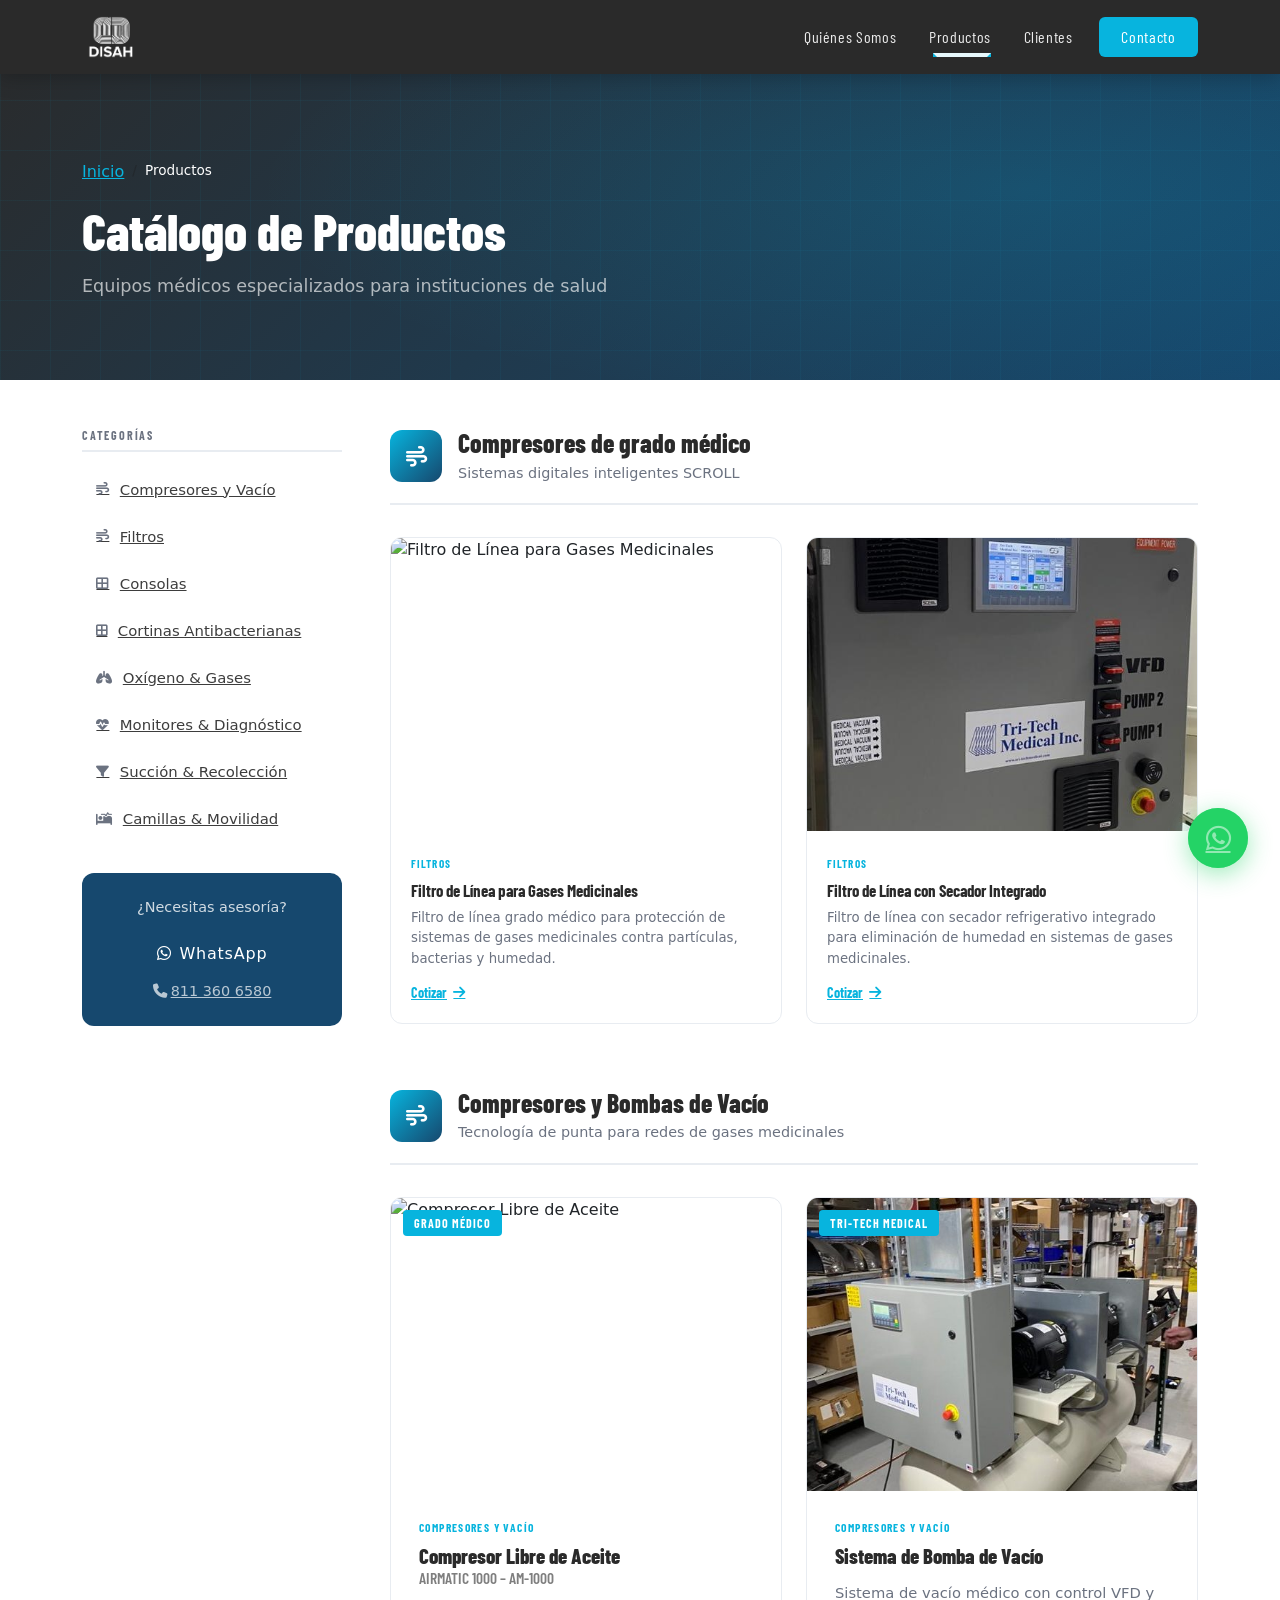
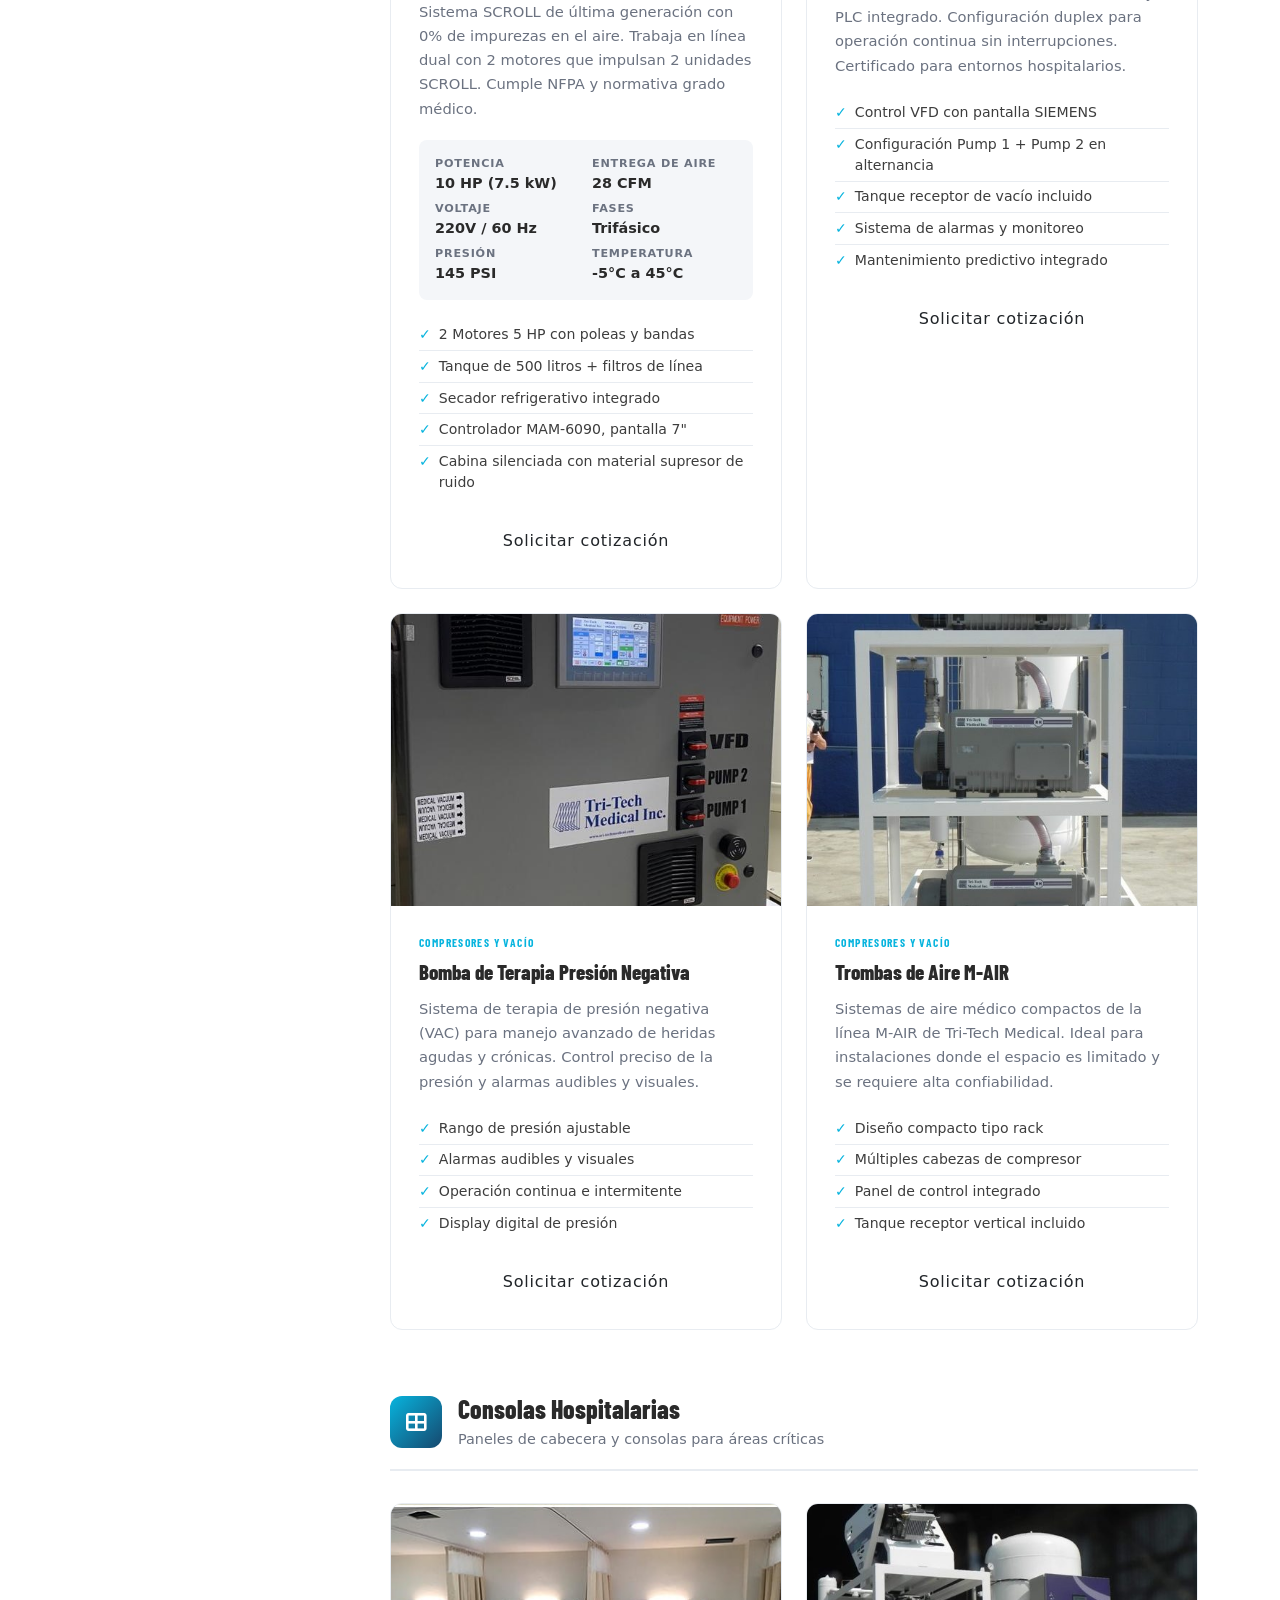
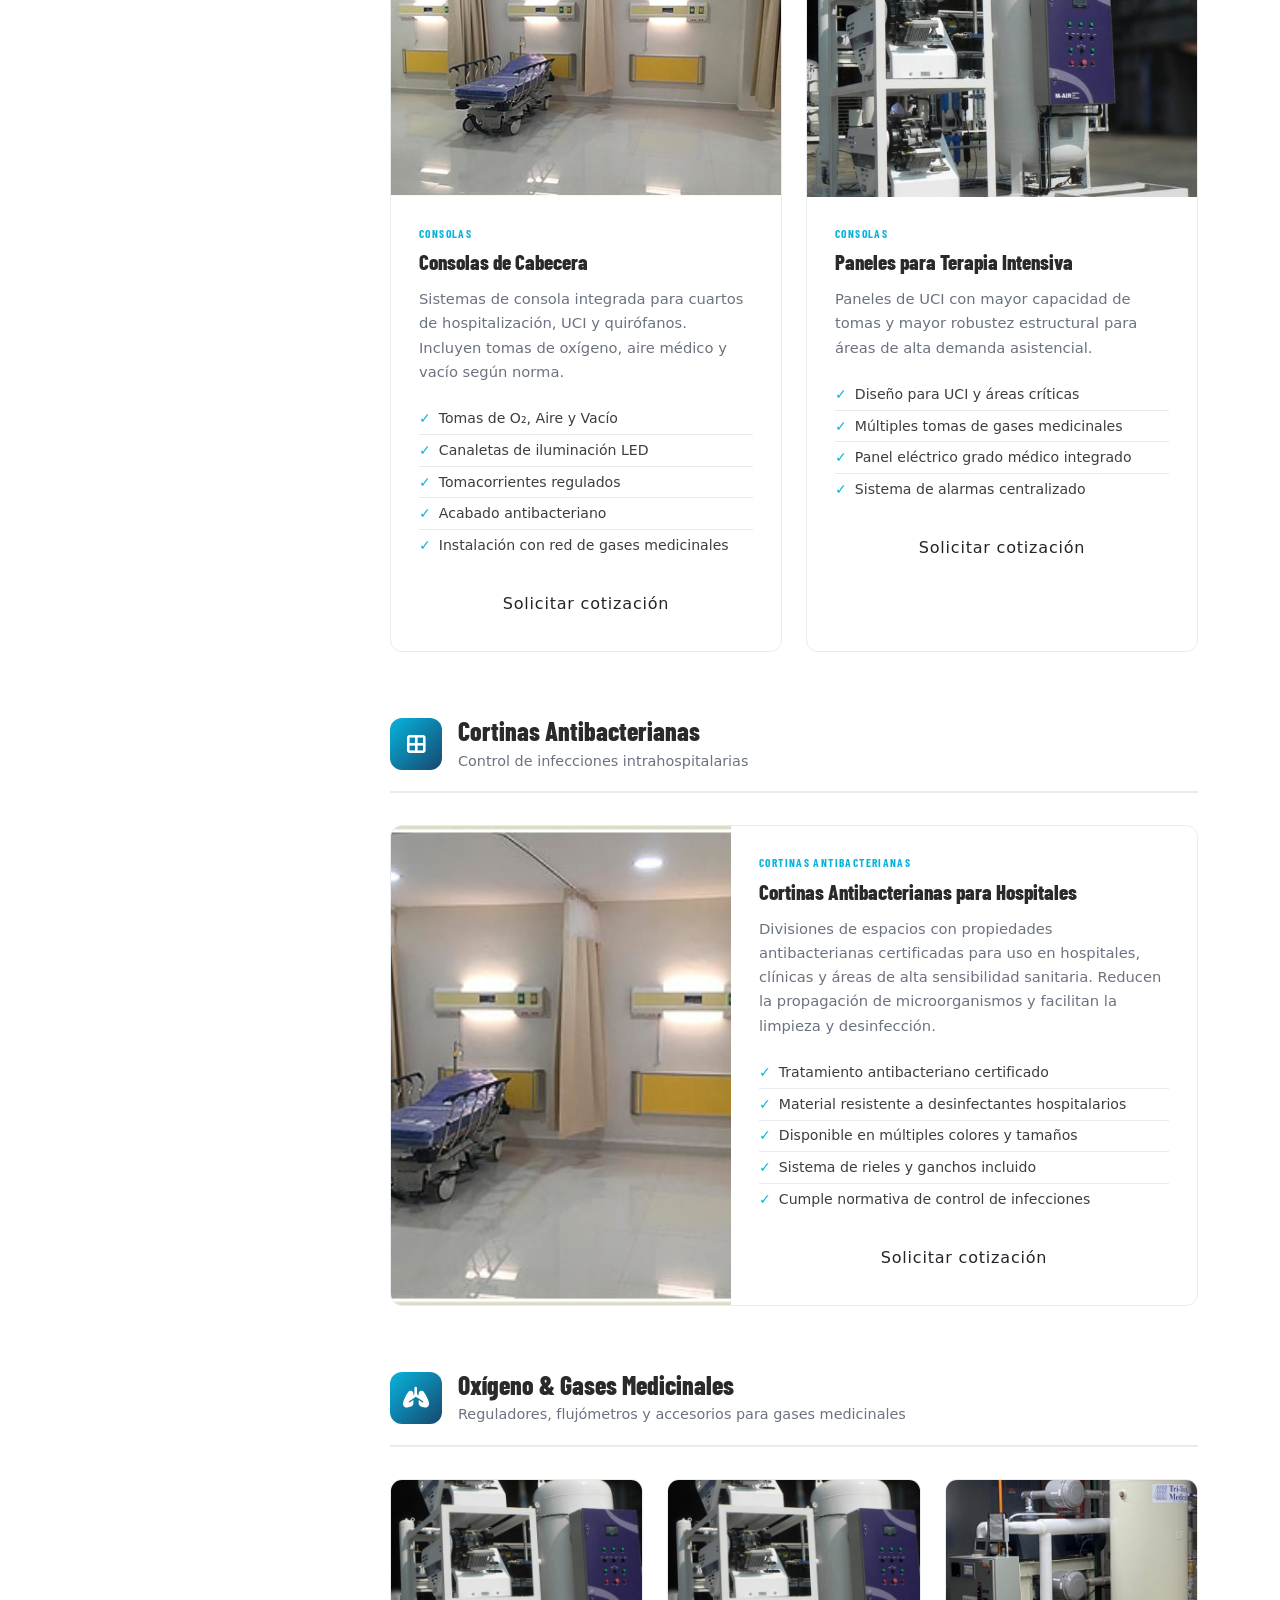
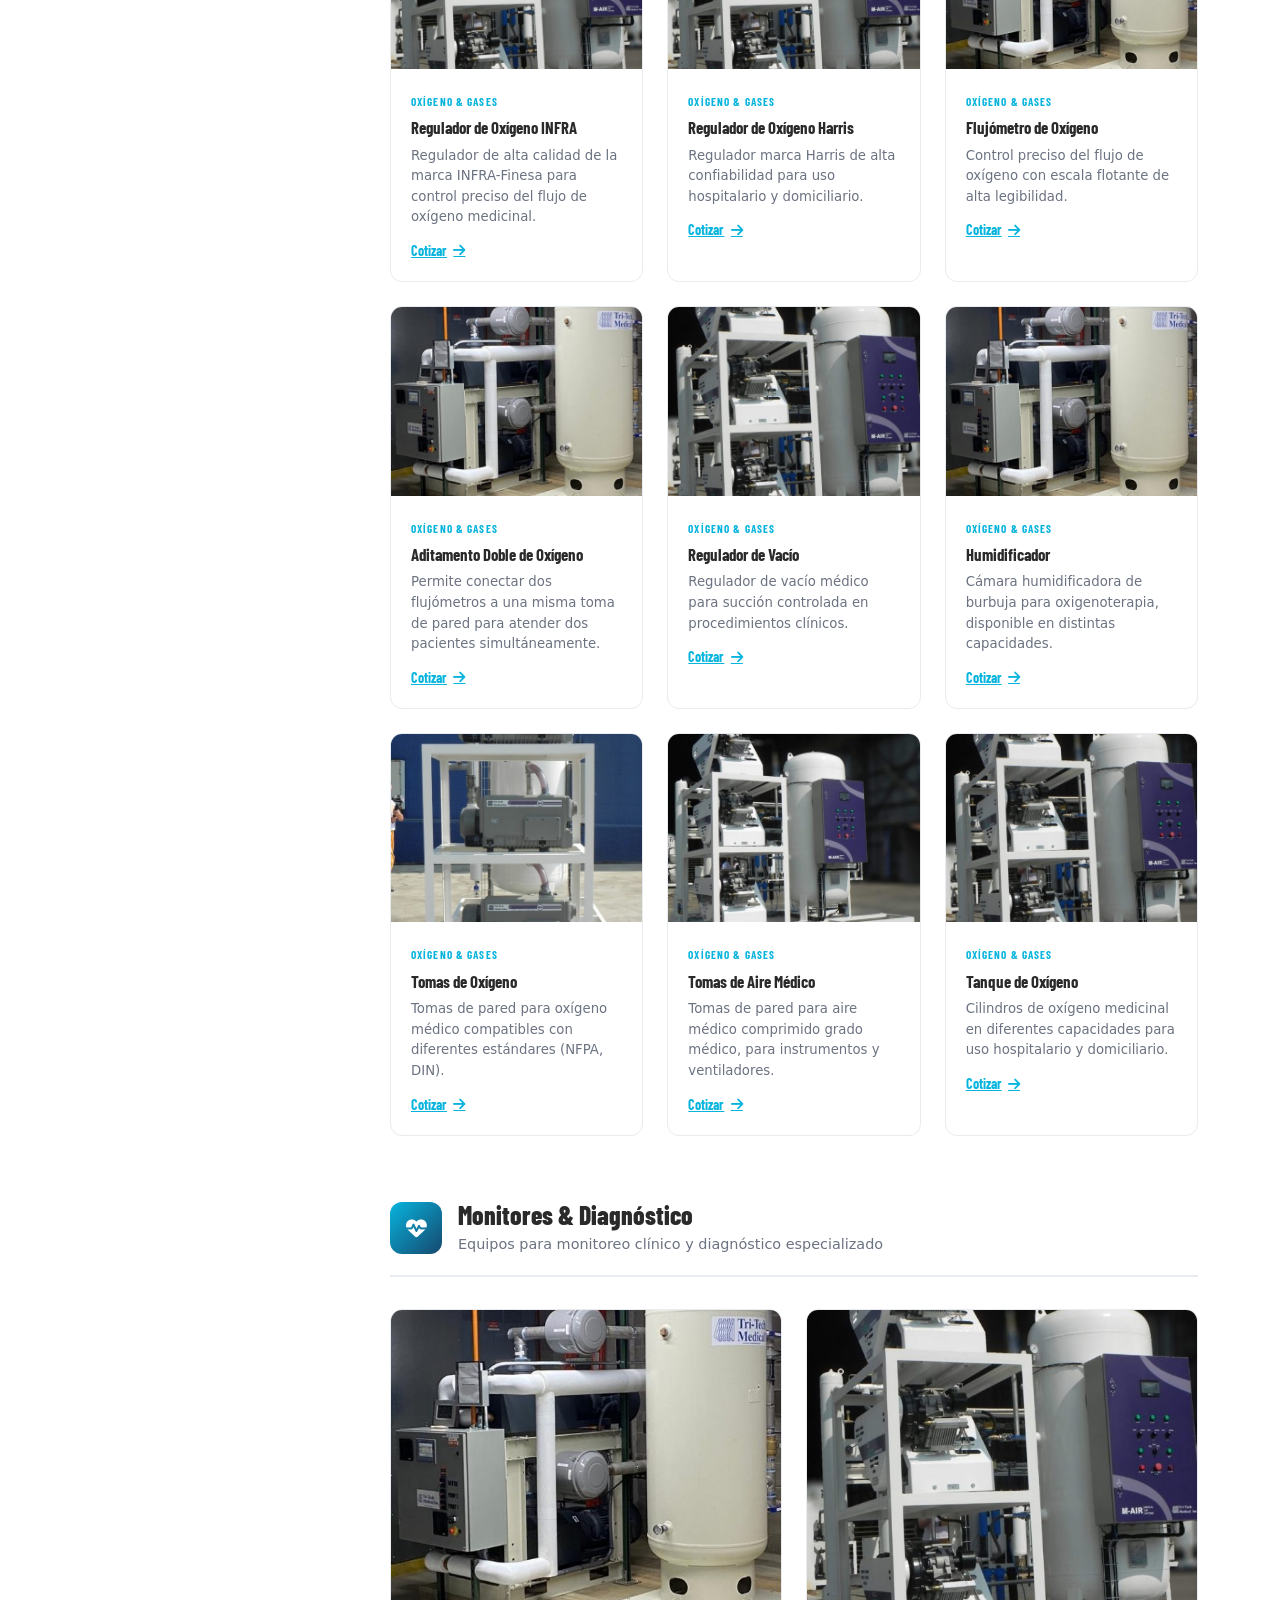
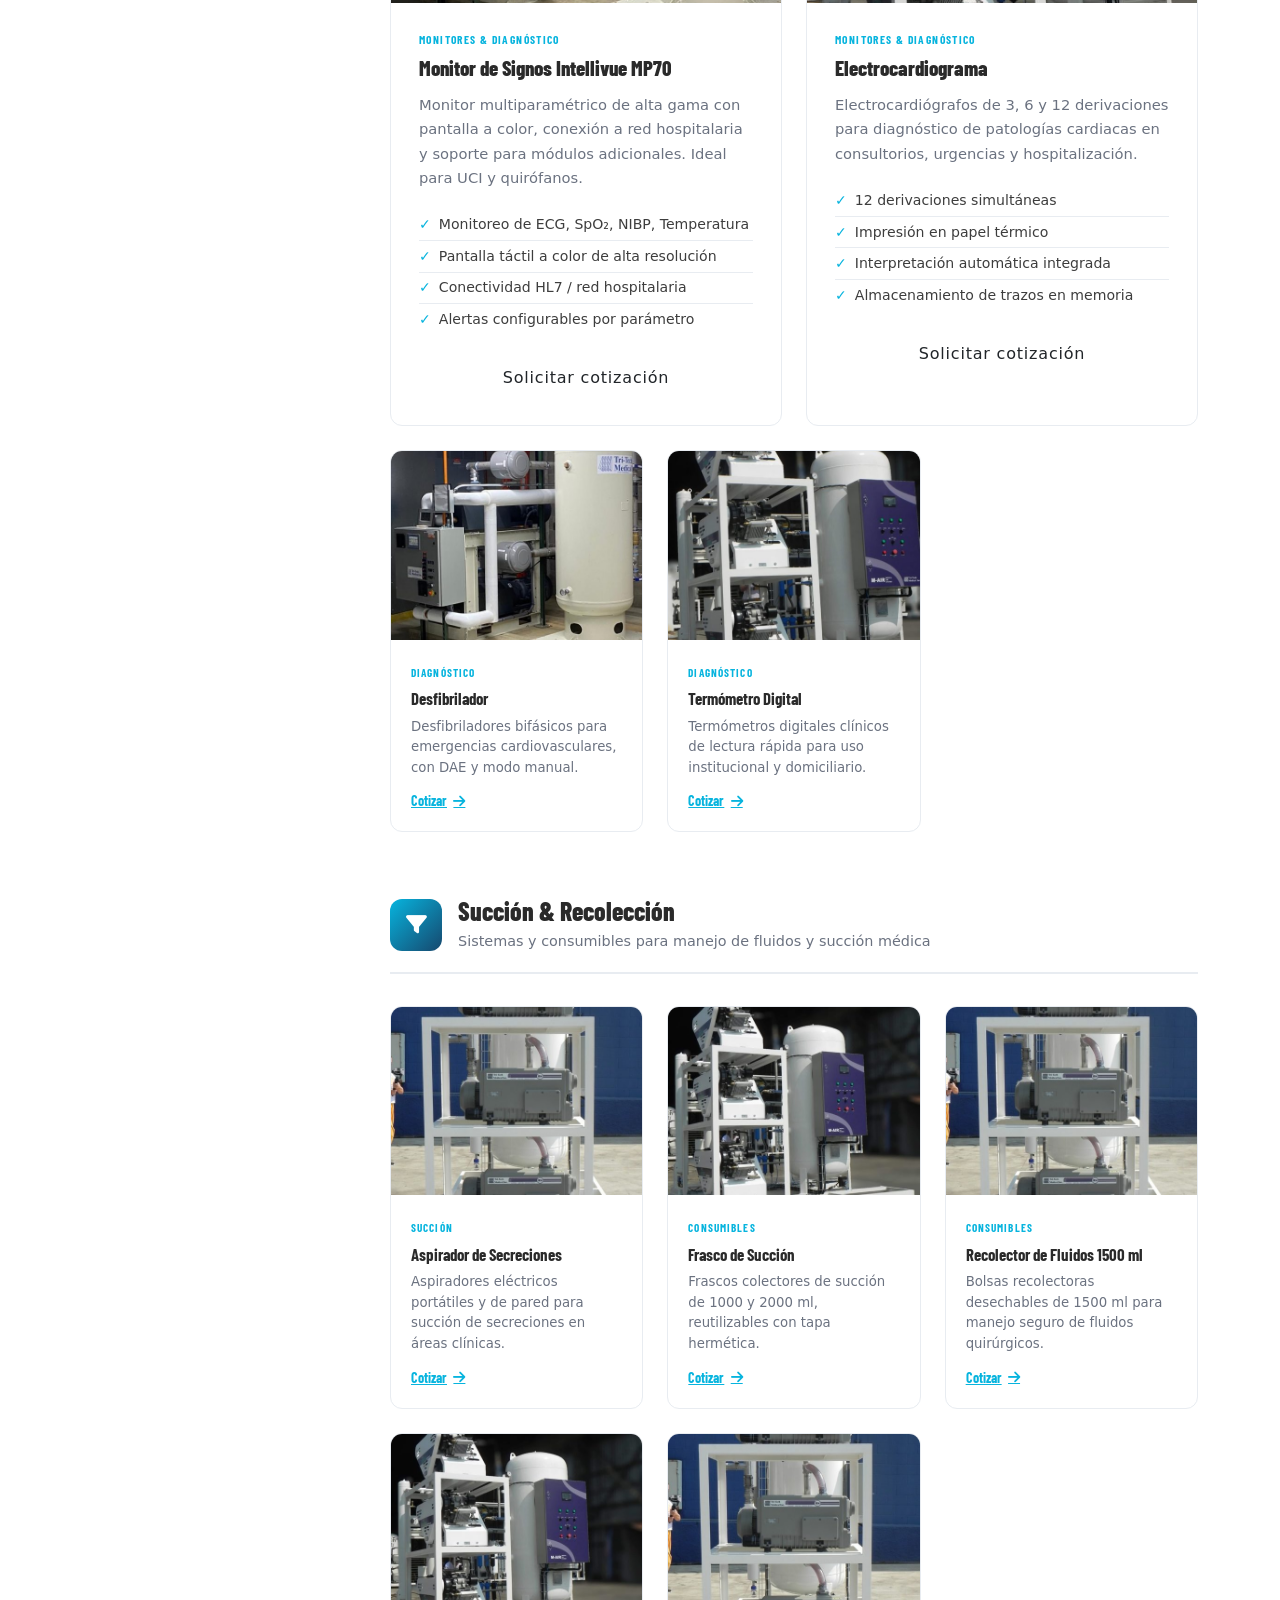
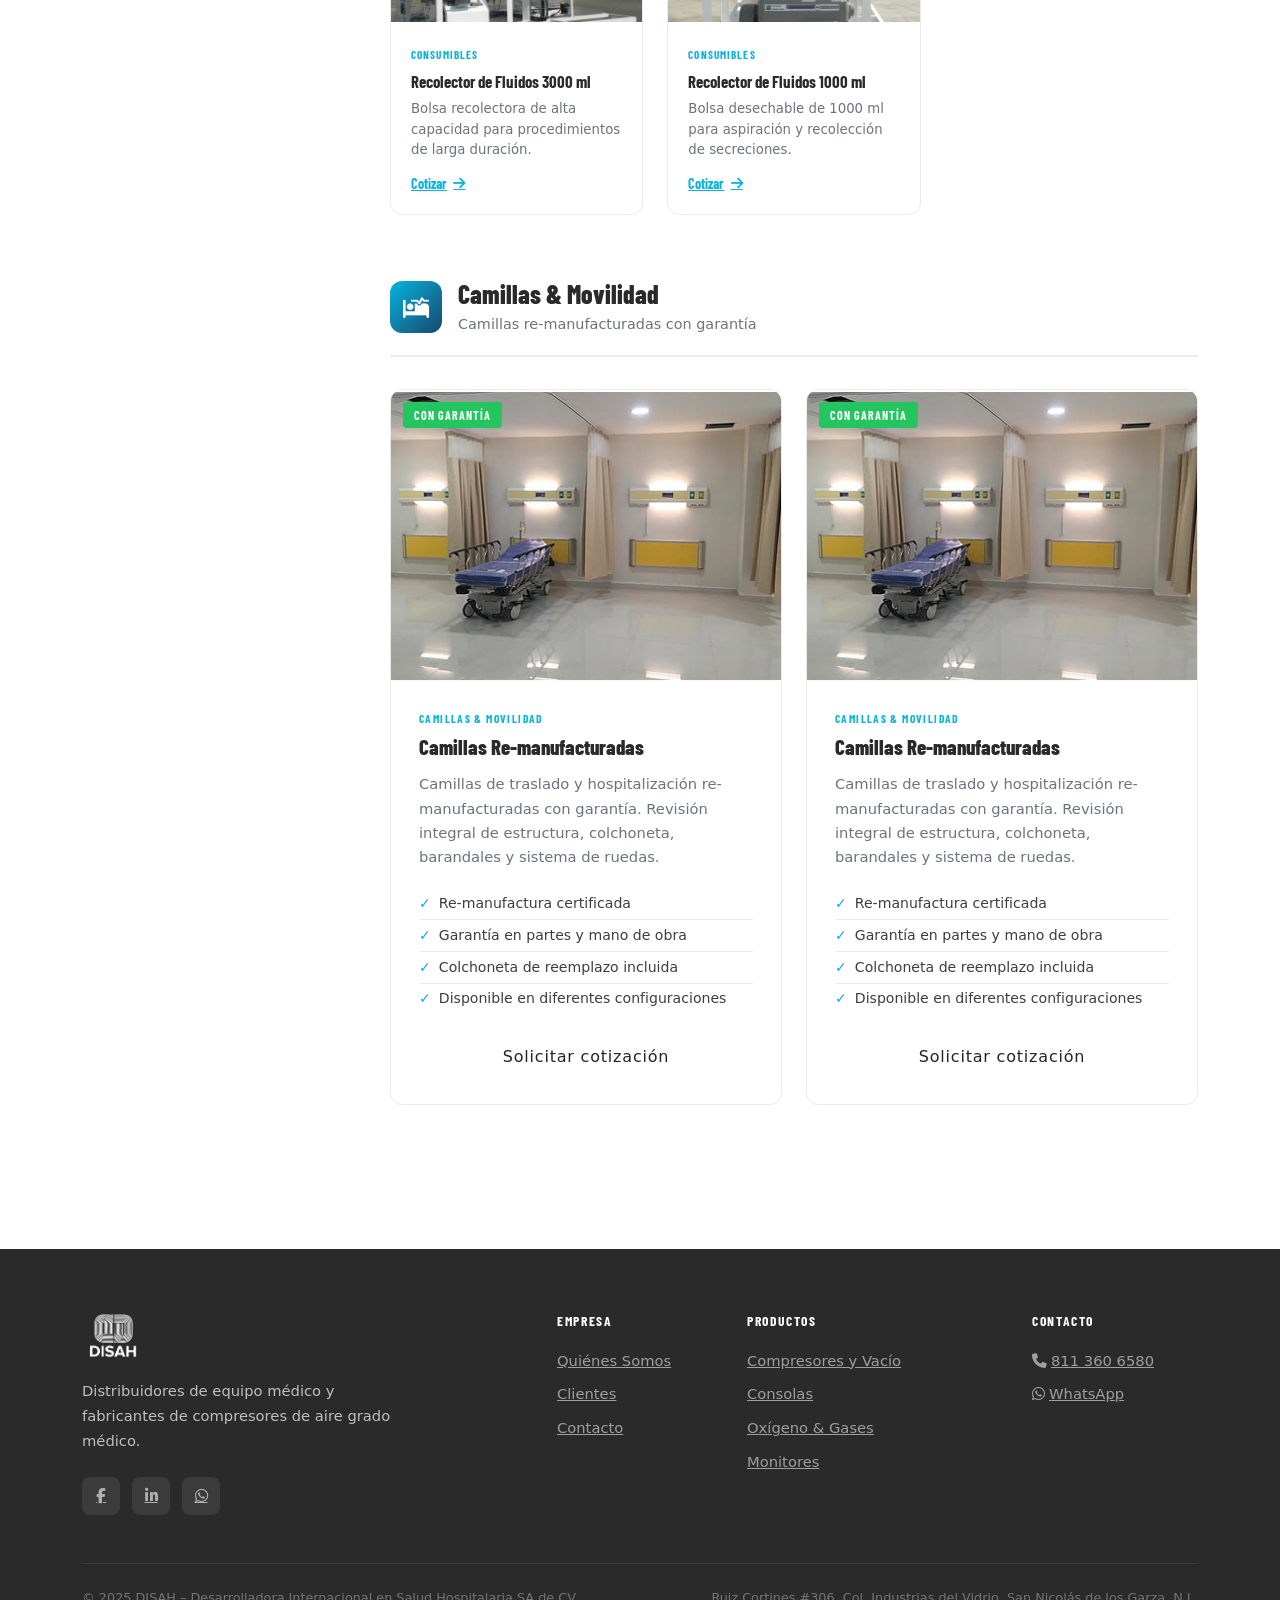
==== commit 275c49ae: "Se modifica index con las imagenes y descripciones" ====
--- a/productos.html
+++ b/productos.html
@@ -62,8 +62,8 @@
   <aside class="catalog-sidebar">
     <h6 class="sidebar-heading">Categorías</h6>
     <ul class="sidebar-nav">
-      <li><a href="#filtros" class="sn-link active"><i class="fas fa-wind"></i> Filtros</a></li>
-      <li><a href="#compresores" class="sn-link"><i class="fas fa-wind"></i> Compresores y Vacío</a></li>
+      <li><a href="#compresores" class="sn-link active"><i class="fas fa-wind"></i> Compresores y Vacío</a></li>
+      <li><a href="#filtros" class="sn-link"><i class="fas fa-wind"></i> Filtros</a></li>
       <li><a href="#consolas" class="sn-link"><i class="fas fa-th-large"></i> Consolas</a></li>
       <li><a href="#cortinas" class="sn-link"><i class="fas fa-border-all"></i> Cortinas Antibacterianas</a></li>
       <li><a href="#oxigeno" class="sn-link"><i class="fas fa-lungs"></i> Oxígeno & Gases</a></li>
@@ -98,20 +98,20 @@
     </nav>
 
 
-    <!-- ── FILTROS ── -->
-     <section id="filtros" class="cat-section">
+    <!-- ── COMPRESORES  ── -->
+     <section id="compresores" class="cat-section">
       <div class="cat-section-header">
-        <div class="csh-icon"><i class="fas fa-filter"></i></div>
+        <div class="csh-icon"><i class="fas fa-wind"></i></div>
         <div>
-          <h2 class="cat-section-title">Filtros para Gases Medicinales</h2>
-          <p class="cat-section-sub">Protección avanzada para sistemas de gases medicinales</p>
+          <h2 class="cat-section-title">Compresores de grado médico</h2>
+          <p class="cat-section-sub">Sistemas digitales inteligentes SCROLL</p>
         </div>
       </div>
 
       <div class="row g-4">
         <div class="col-md-6 col-lg-6">
           <div class="prod-mini-card">
-            <div class="pmc-img"><img src="assets/img/Imagen1-540x550.jpg" alt="Filtro de Línea para Gases Medicinales"/></div>
+            <div class="pmc-img"><img src="" alt="Filtro de Línea para Gases Medicinales"/></div>
             <div class="pmc-body">
               <span class="pmc-cat">Filtros</span>
               <h4 class="pmc-title">Filtro de Línea para Gases Medicinales</h4>
--- a/styles.css
+++ b/styles.css
@@ -662,6 +662,31 @@
   height: 100%;
   object-fit: cover;
   transition: transform .5s ease;
+
+}
+
+.pc-img-wrap video {
+  width: 100%;
+  height: 100%;
+  object-fit: cover;
+  object-position: center center;
+}
+.pc-img-wrap.pc-img-vertical {
+  background: #000;
+}
+
+.pc-img-wrap.pc-img-vertical video {
+  width: 100%;
+  height: 100%;
+  object-fit: cover;
+  object-position: top 20%;  /* sube el encuadre para evitar las barras */
+}
+
+#carrollimagen {
+  width: 100%;
+  height: 100%;
+  object-fit: contain;
+  transition: transform .5s ease;
 }
 
 .prod-card:hover .pc-img-wrap img {
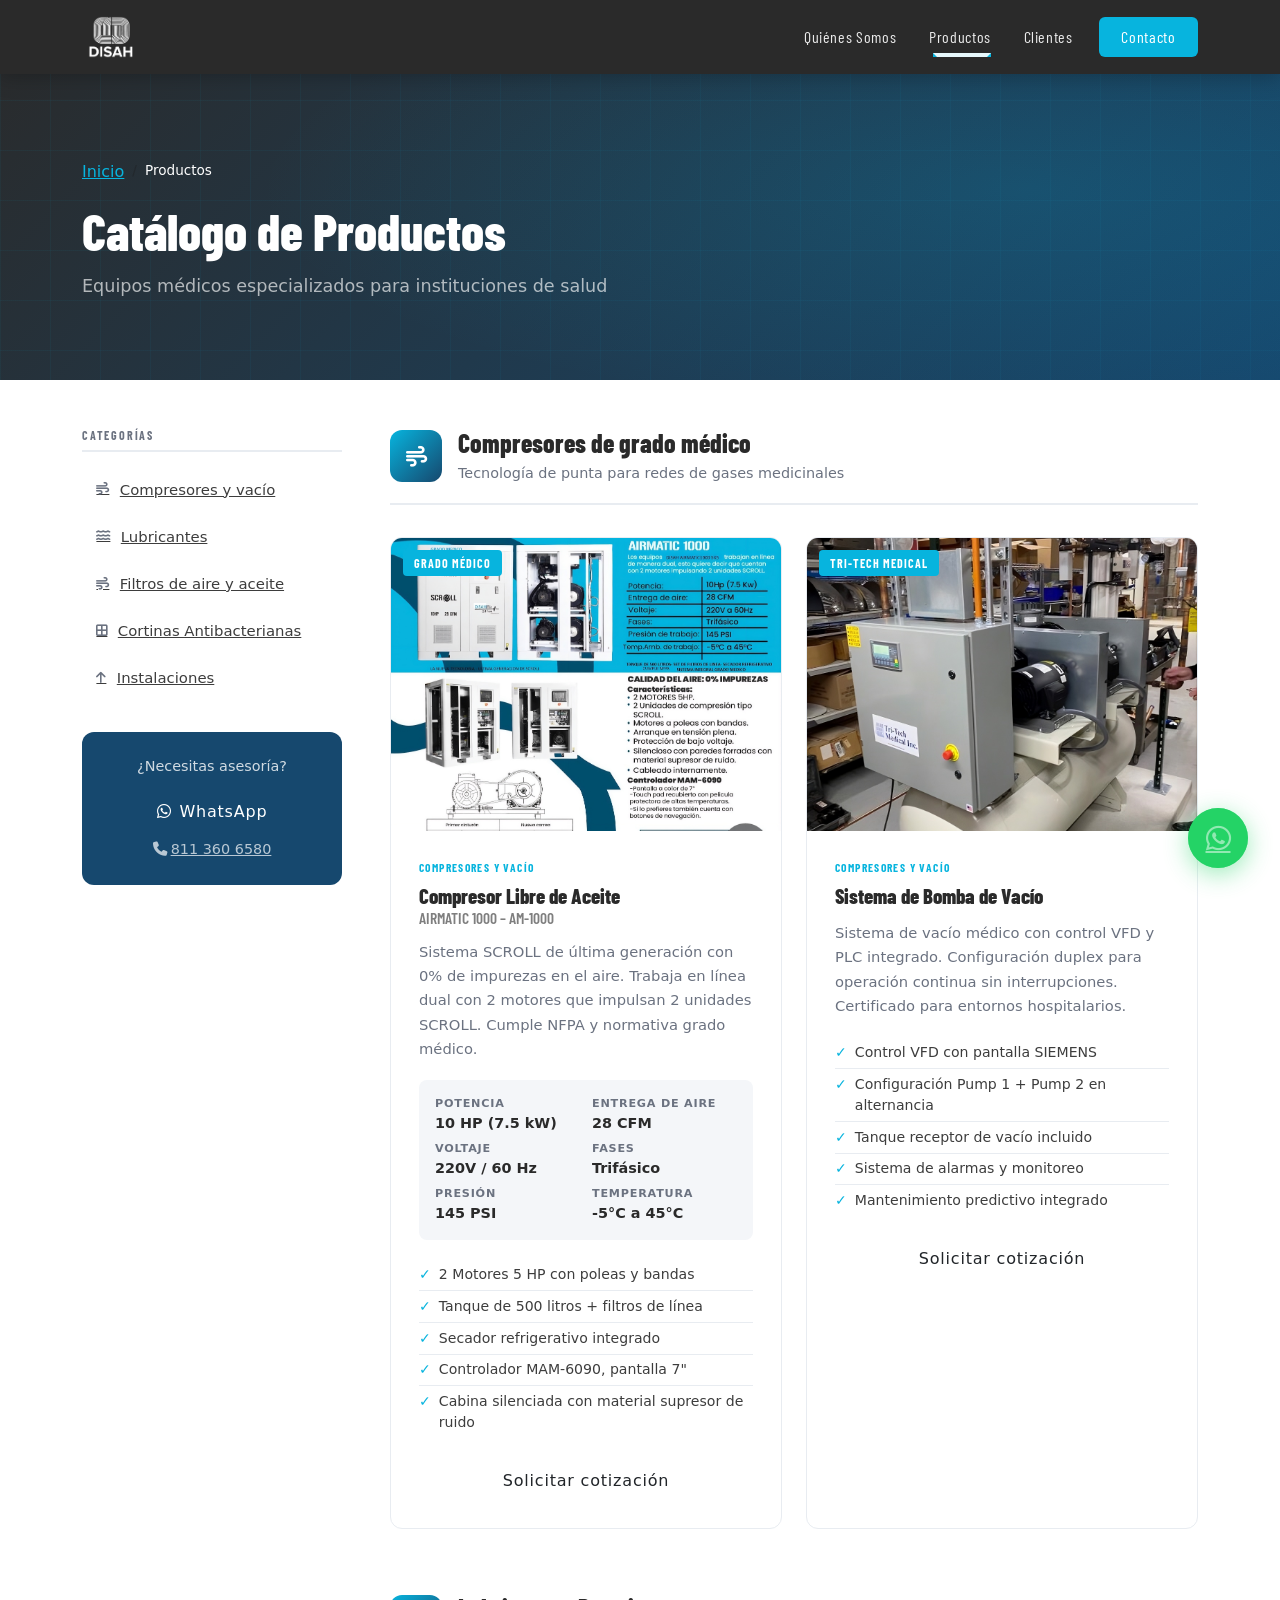
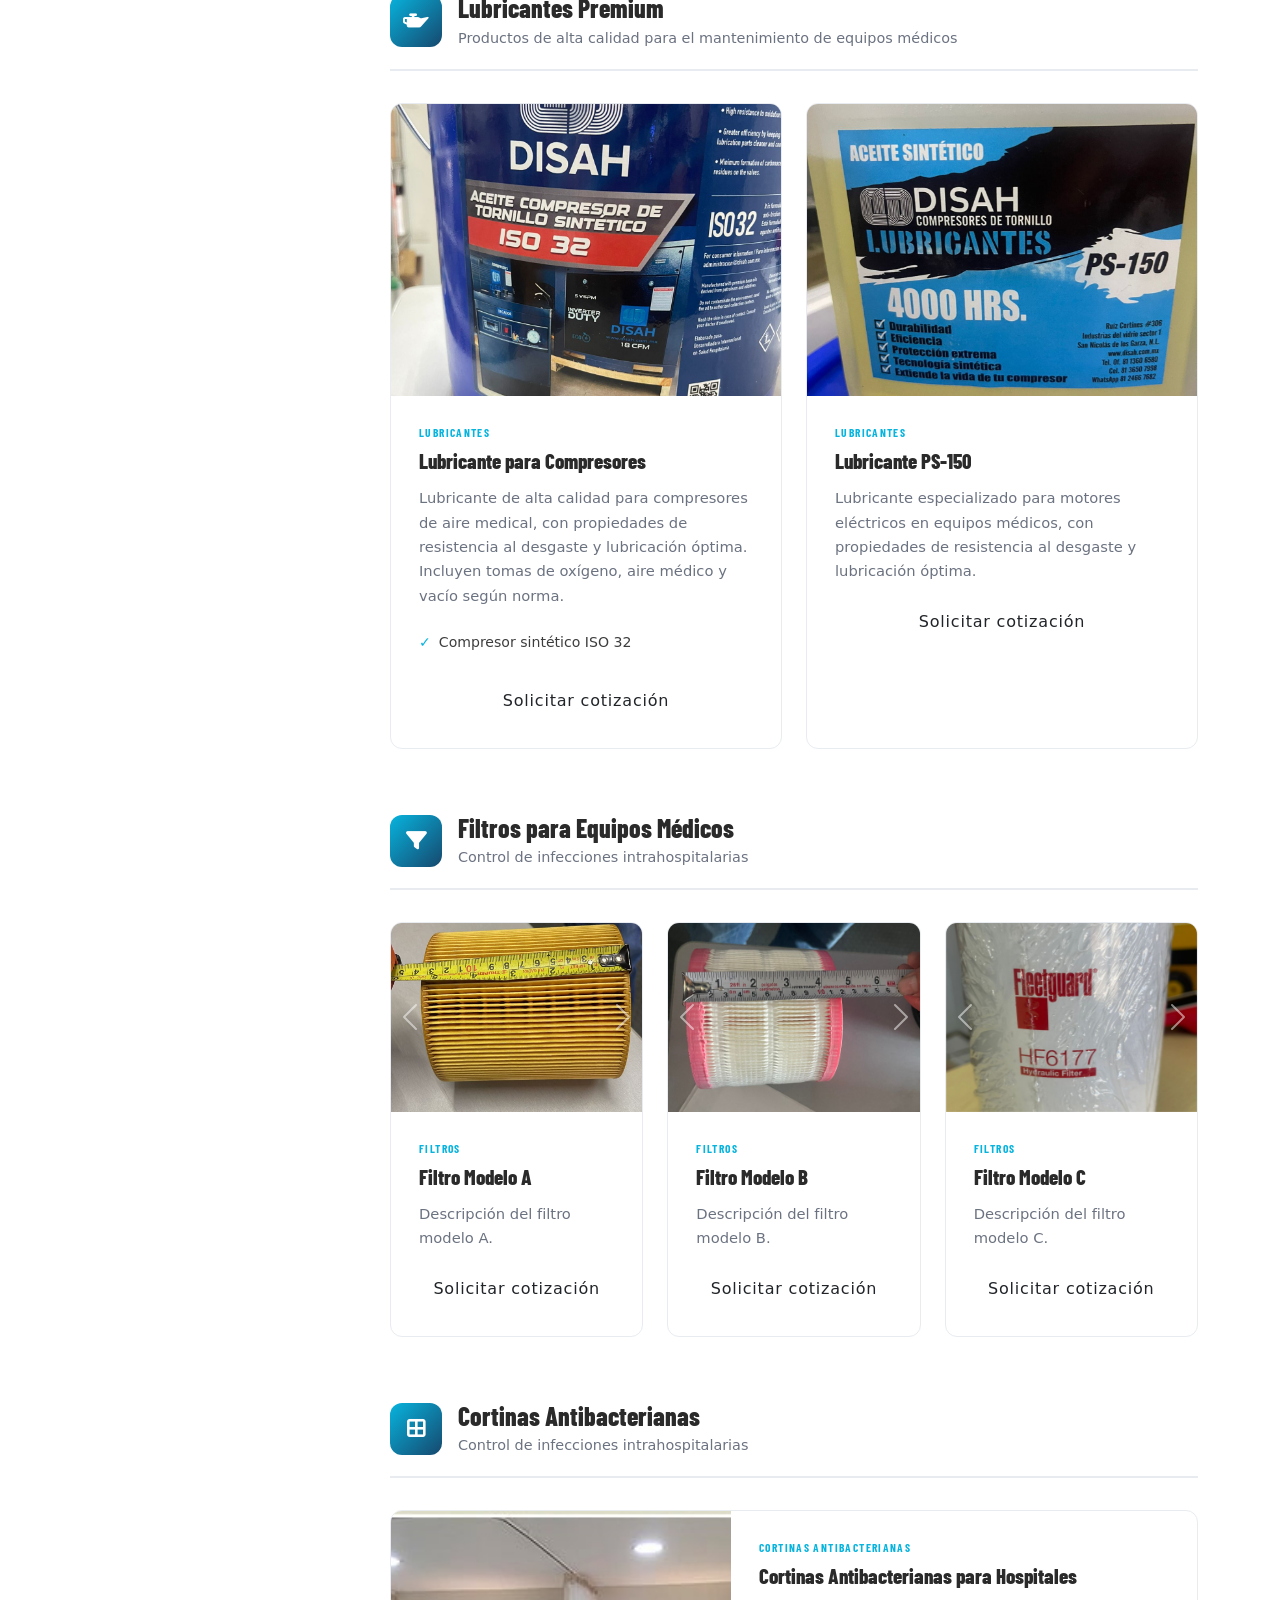
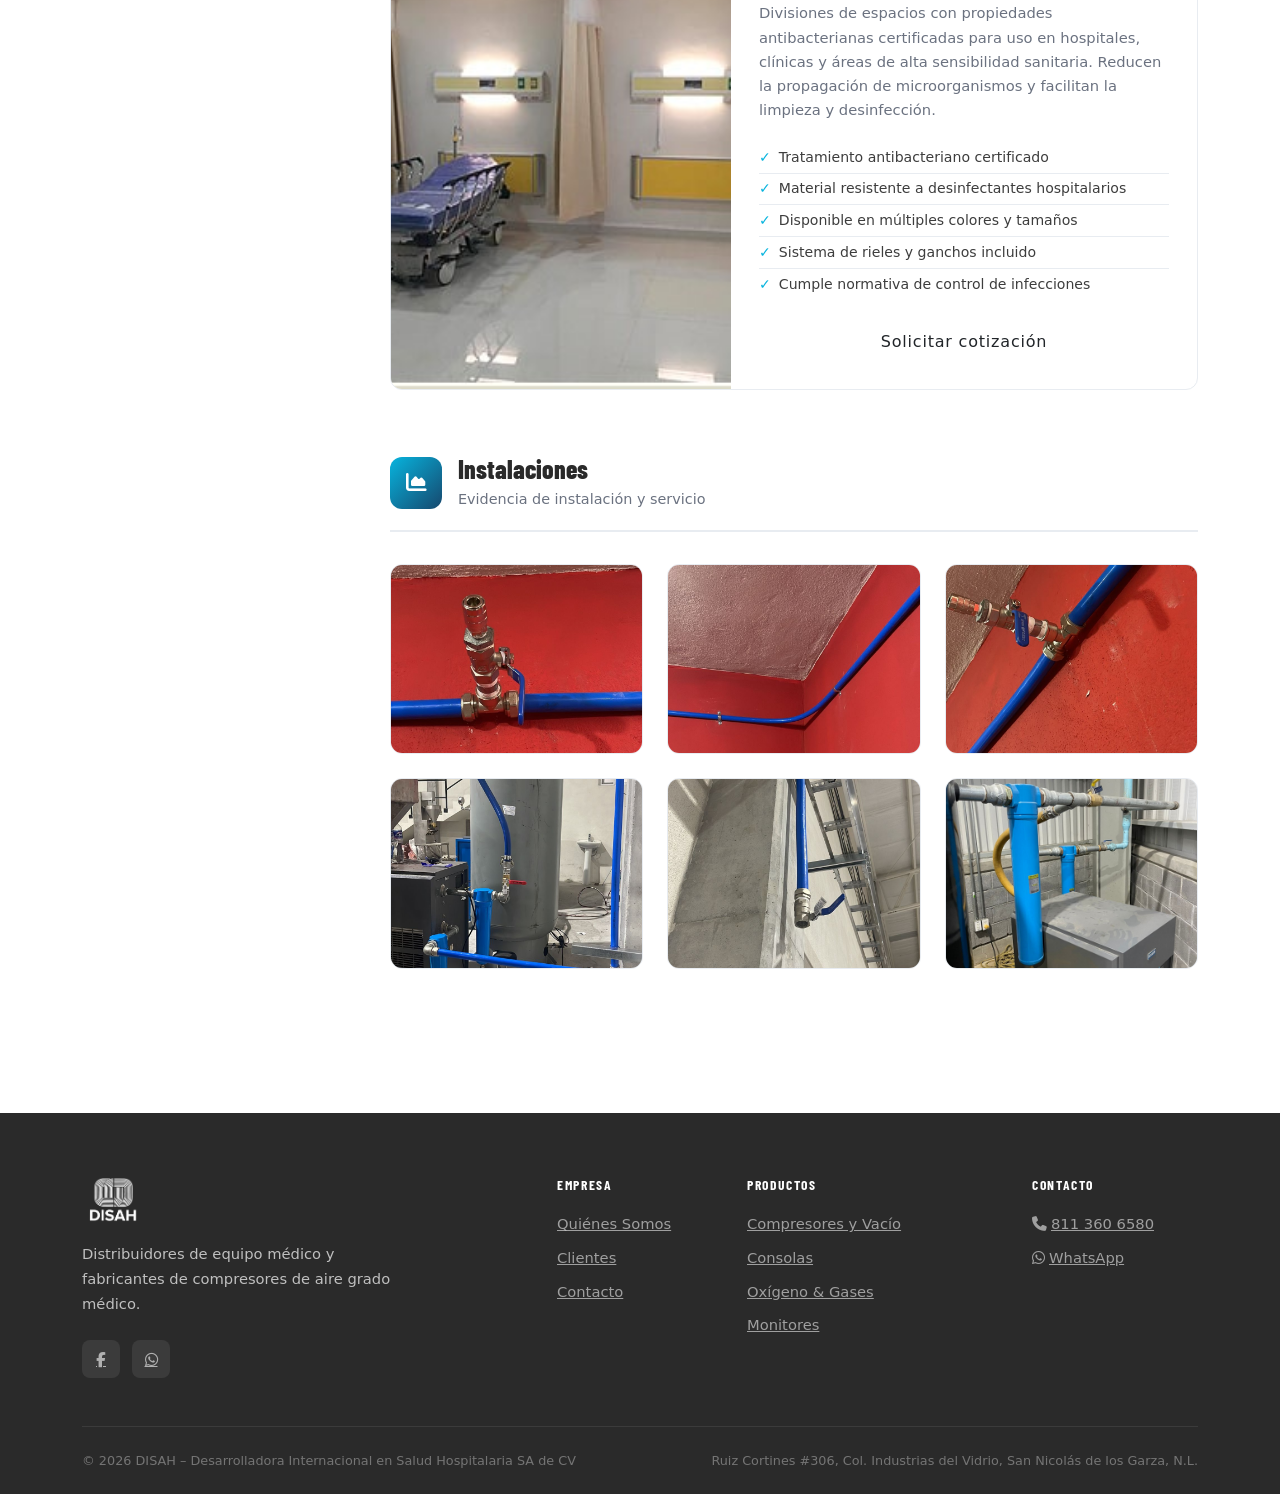
==== commit 94297c95: "Se agregan imagenes y se modifican las categorias" ====
--- a/productos.html
+++ b/productos.html
@@ -1,743 +1,548 @@
 <!DOCTYPE html>
 <html lang="es">
+
 <head>
-  <meta charset="UTF-8"/>
-  <meta name="viewport" content="width=device-width, initial-scale=1.0"/>
+  <meta charset="UTF-8" />
+  <meta name="viewport" content="width=device-width, initial-scale=1.0" />
   <title>Productos – DISAH Equipos Médicos</title>
-  <link rel="stylesheet" href="styles.css"/>
-  <link rel="stylesheet" href="productos.css"/>
-  <link href="https://cdn.jsdelivr.net/npm/bootstrap@5.3.3/dist/css/bootstrap.min.css" rel="stylesheet"/>
-  <link href="https://fonts.googleapis.com/css2?family=Barlow+Condensed:wght@400;600;700;800&family=Barlow:wght@300;400;500;600&display=swap" rel="stylesheet"/>
-  <link href="https://cdnjs.cloudflare.com/ajax/libs/font-awesome/6.5.0/css/all.min.css" rel="stylesheet"/>
+  <link rel="stylesheet" href="styles.css" />
+  <link rel="stylesheet" href="productos.css" />
+  <link href="https://cdn.jsdelivr.net/npm/bootstrap@5.3.3/dist/css/bootstrap.min.css" rel="stylesheet" />
+  <link
+    href="https://fonts.googleapis.com/css2?family=Barlow+Condensed:wght@400;600;700;800&family=Barlow:wght@300;400;500;600&display=swap"
+    rel="stylesheet" />
+  <link href="https://cdnjs.cloudflare.com/ajax/libs/font-awesome/6.5.0/css/all.min.css" rel="stylesheet" />
   <link rel="icon" href="assets/img/LOGO-DISAH-AZÚL.png">
 </head>
+
+
+<!-- Modal lightbox -->
+<div id="lightboxModal"
+  style="display:none; position:fixed; inset:0; background:rgba(0,0,0,.85); z-index:9999; align-items:center; justify-content:center; cursor:zoom-out;">
+  <img id="lightboxImg" src="" style="max-width:90vw; max-height:90vh; border-radius:8px; object-fit:contain;">
+</div>
+
 <body>
 
-<!-- NAVBAR -->
-<nav class="navbar navbar-expand-lg fixed-top scrolled" id="mainNav">
-  <div class="container-xl">
-    <a class="navbar-brand" href="index.html">
-      <img src="assets/img/LOGO-DISAH-AZÚL.png" alt="DISAH" class="nav-logo"/>
-    </a>
-    <button class="navbar-toggler" type="button" data-bs-toggle="collapse" data-bs-target="#navMenu">
-      <span class="toggler-icon"><i class="fas fa-bars"></i></span>
-    </button>
-    <div class="collapse navbar-collapse" id="navMenu">
-      <ul class="navbar-nav ms-auto align-items-lg-center gap-lg-1">
-        <li class="nav-item"><a class="nav-link" href="index.html#quienes-somos">Quiénes Somos</a></li>
-        <li class="nav-item dropdown">
-          <a class="nav-link dropdown-toggle active" href="#" role="button" data-bs-toggle="dropdown">Productos</a>
-          <ul class="dropdown-menu">
-            <li><a class="dropdown-item" href="#compresores">Compresores y Bombas de Vacío</a></li>
-            <li><a class="dropdown-item" href="#consolas">Consolas</a></li>
-            <li><a class="dropdown-item" href="#cortinas">Cortinas Antibacterianas</a></li>
-          </ul>
-        </li>
-        <li class="nav-item"><a class="nav-link" href="index.html#clientes">Clientes</a></li>
-        <li class="nav-item"><a class="nav-link btn-contacto" href="index.html#contacto">Contacto</a></li>
-      </ul>
-    </div>
-  </div>
-</nav>
-
-<!-- PAGE HERO -->
-<div class="page-hero">
-  <div class="page-hero-overlay"></div>
-  <div class="container-xl page-hero-content">
-    <nav aria-label="breadcrumb">
-      <ol class="breadcrumb">
-        <li class="breadcrumb-item">    <a href="index.html" style="font-size: 12pt;">Inicio</a>      </li>
-        <li class="breadcrumb-item active text-white">Productos</li>
-      </ol>
-    </nav>
-    <h1 class="page-hero-title">Catálogo de Productos</h1>
-    <p class="page-hero-sub">Equipos médicos especializados para instituciones de salud</p>
-  </div>
-</div>
-
-<!-- SIDEBAR + CONTENT -->
-<div class="catalog-layout container-xl">
-
-  <!-- Sidebar filtros -->
-  <aside class="catalog-sidebar">
-    <h6 class="sidebar-heading">Categorías</h6>
-    <ul class="sidebar-nav">
-      <li><a href="#compresores" class="sn-link active"><i class="fas fa-wind"></i> Compresores y Vacío</a></li>
-      <li><a href="#filtros" class="sn-link"><i class="fas fa-wind"></i> Filtros</a></li>
-      <li><a href="#consolas" class="sn-link"><i class="fas fa-th-large"></i> Consolas</a></li>
-      <li><a href="#cortinas" class="sn-link"><i class="fas fa-border-all"></i> Cortinas Antibacterianas</a></li>
-      <li><a href="#oxigeno" class="sn-link"><i class="fas fa-lungs"></i> Oxígeno & Gases</a></li>
-      <li><a href="#monitores" class="sn-link"><i class="fas fa-heartbeat"></i> Monitores & Diagnóstico</a></li>
-      <li><a href="#succion" class="sn-link"><i class="fas fa-filter"></i> Succión & Recolección</a></li>
-      <li><a href="#camillas" class="sn-link"><i class="fas fa-procedures"></i> Camillas & Movilidad</a></li>
-    </ul>
-    <div class="sidebar-cta">
-      <p>¿Necesitas asesoría?</p>
-      <a href="https://wa.me/528113606580" class="btn btn-primary-disah w-100" target="_blank">
-        <i class="fab fa-whatsapp me-2 text-white"></i><span class="text-white">WhatsApp</span>
+  <!-- NAVBAR -->
+  <nav class="navbar navbar-expand-lg fixed-top scrolled" id="mainNav">
+    <div class="container-xl">
+      <a class="navbar-brand" href="index.html">
+        <img src="assets/img/LOGO-DISAH-AZÚL.png" alt="DISAH" class="nav-logo" />
       </a>
-      <a href="tel:8113606580" class="btn-call mt-2">
-        <i class="fas fa-phone me-1"></i>811 360 6580
-      </a>
-    </div>
-  </aside>
-
-  <!-- Main content -->
-  <main class="catalog-main">
-
-    <!-- Navegación móvil de categorías (oculta en desktop, visible en tablet/móvil) -->
-    <nav class="catalog-mobile-nav d-none">
-      <a href="#filtros" class="cmn-btn"><i class="fas fa-wind me-1"></i>Filtros</a>
-      <a href="#compresores" class="cmn-btn"><i class="fas fa-wind me-1"></i>Compresores y Vacío</a>
-      <a href="#consolas" class="cmn-btn"><i class="fas fa-th-large me-1"></i>Consolas</a>
-      <a href="#cortinas" class="cmn-btn"><i class="fas fa-border-all me-1"></i>Cortinas</a>
-      <a href="#oxigeno" class="cmn-btn"><i class="fas fa-lungs me-1"></i>Oxígeno & Gases</a>
-      <a href="#monitores" class="cmn-btn"><i class="fas fa-heartbeat me-1"></i>Monitores</a>
-      <a href="#succion" class="cmn-btn"><i class="fas fa-filter me-1"></i>Succión</a>
-      <a href="#camillas" class="cmn-btn"><i class="fas fa-procedures me-1"></i>Camillas</a>
-    </nav>
-
-
-    <!-- ── COMPRESORES  ── -->
-     <section id="compresores" class="cat-section">
-      <div class="cat-section-header">
-        <div class="csh-icon"><i class="fas fa-wind"></i></div>
-        <div>
-          <h2 class="cat-section-title">Compresores de grado médico</h2>
-          <p class="cat-section-sub">Sistemas digitales inteligentes SCROLL</p>
-        </div>
-      </div>
-
-      <div class="row g-4">
-        <div class="col-md-6 col-lg-6">
-          <div class="prod-mini-card">
-            <div class="pmc-img"><img src="" alt="Filtro de Línea para Gases Medicinales"/></div>
-            <div class="pmc-body">
-              <span class="pmc-cat">Filtros</span>
-              <h4 class="pmc-title">Filtro de Línea para Gases Medicinales</h4>
-              <p class="pmc-desc">Filtro de línea grado médico para protección de sistemas de gases medicinales contra partículas, bacterias y humedad.</p>
-              <a href="index.html#contacto" class="pmc-link">Cotizar <i class="fas fa-arrow-right"></i></a>
-            </div>
-          </div>
-        </div>
-
-        <div class="col-md-6 col-lg-6">
-          <div class="prod-mini-card">
-            <div class="pmc-img"><img src="assets/img/Imagen2.jpg" alt="Filtro de Línea con Secador Integrado"/></div>
-            <div class="pmc-body">
-              <span class="pmc-cat">Filtros</span>
-              <h4 class="pmc-title">Filtro de Línea con Secador Integrado</h4>
-              <p class="pmc-desc">Filtro de línea con secador refrigerativo integrado para eliminación de humedad en sistemas de gases medicinales.</p>
-              <a href="index.html#contacto" class="pmc-link">
-                Cotizar <i class="fas fa-arrow-right"></i>
-              </a>
-            </div>
-          </div>
-        </div>
-      </div>
-     </section>
-
-
-
-    <!-- ── COMPRESORES ── -->
-    <section id="compresores" class="cat-section">
-      <div class="cat-section-header">
-        <div class="csh-icon"><i class="fas fa-wind"></i></div>
-        <div>
-          <h2 class="cat-section-title">Compresores y Bombas de Vacío</h2>
-          <p class="cat-section-sub">Tecnología de punta para redes de gases medicinales</p>
-        </div>
-      </div>
-
-      <div class="row g-4">
-
-        <!-- Compresor Libre de Aceite -->
-        <div class="col-md-6" id="compresor-libre-aceite">
-          <div class="prod-detail-card">
-            <div class="pdc-img">
-              <img src="assets/img/AIRMATIC1000.jpg" alt="Compresor Libre de Aceite"/>
-              <span class="pdc-badge">Grado Médico</span>
-            </div>
-            <div class="pdc-body">
-              <span class="pdc-cat">Compresores y Vacío</span>
-              <h3 class="pdc-title">Compresor Libre de Aceite<br/><small>AIRMATIC 1000 – AM-1000</small></h3>
-              <p class="pdc-desc">Sistema SCROLL de última generación con 0% de impurezas en el aire. Trabaja en línea dual con 2 motores que impulsan 2 unidades SCROLL. Cumple NFPA y normativa grado médico.</p>
-              <div class="pdc-specs">
-                <div class="spec-item"><span class="spec-label">Potencia</span><span class="spec-val">10 HP (7.5 kW)</span></div>
-                <div class="spec-item"><span class="spec-label">Entrega de aire</span><span class="spec-val">28 CFM</span></div>
-                <div class="spec-item"><span class="spec-label">Voltaje</span><span class="spec-val">220V / 60 Hz</span></div>
-                <div class="spec-item"><span class="spec-label">Fases</span><span class="spec-val">Trifásico</span></div>
-                <div class="spec-item"><span class="spec-label">Presión</span><span class="spec-val">145 PSI</span></div>
-                <div class="spec-item"><span class="spec-label">Temperatura</span><span class="spec-val">-5°C a 45°C</span></div>
-              </div>
-              <ul class="pdc-features">
-                <li>2 Motores 5 HP con poleas y bandas</li>
-                <li>Tanque de 500 litros + filtros de línea</li>
-                <li>Secador refrigerativo integrado</li>
-                <li>Controlador MAM-6090, pantalla 7"</li>
-                <li>Cabina silenciada con material supresor de ruido</li>
-              </ul>
-              <a href="index.html#contacto" class="btn btn-primary-disah">Solicitar cotización</a>
-            </div>
-          </div>
-        </div>
-
-        <!-- Bomba de Vacío -->
-        <div class="col-md-6" id="bomba-vacio">
-          <div class="prod-detail-card">
-            <div class="pdc-img">
-              <img src="assets/img/Imagen1-540x550.jpg" alt="Bomba de Vacío"/>
-              <span class="pdc-badge">Tri-Tech Medical</span>
-            </div>
-            <div class="pdc-body">
-              <span class="pdc-cat">Compresores y Vacío</span>
-              <h3 class="pdc-title">Sistema de Bomba de Vacío</h3>
-              <p class="pdc-desc">Sistema de vacío médico con control VFD y PLC integrado. Configuración duplex para operación continua sin interrupciones. Certificado para entornos hospitalarios.</p>
-              <ul class="pdc-features">
-                <li>Control VFD con pantalla SIEMENS</li>
-                <li>Configuración Pump 1 + Pump 2 en alternancia</li>
-                <li>Tanque receptor de vacío incluido</li>
-                <li>Sistema de alarmas y monitoreo</li>
-                <li>Mantenimiento predictivo integrado</li>
-              </ul>
-              <a href="index.html#contacto" class="btn btn-primary-disah">Solicitar cotización</a>
-            </div>
-          </div>
-        </div>
-
-        <!-- Bomba Presión Negativa -->
-        <div class="col-md-6" id="bomba-presion-negativa">
-          <div class="prod-detail-card">
-            <div class="pdc-img">
-              <img src="assets/img/Imagen2.jpg" alt="Bomba de Terapia Presión Negativa"/>
-            </div>
-            <div class="pdc-body">
-              <span class="pdc-cat">Compresores y Vacío</span>
-              <h3 class="pdc-title">Bomba de Terapia Presión Negativa</h3>
-              <p class="pdc-desc">Sistema de terapia de presión negativa (VAC) para manejo avanzado de heridas agudas y crónicas. Control preciso de la presión y alarmas audibles y visuales.</p>
-              <ul class="pdc-features">
-                <li>Rango de presión ajustable</li>
-                <li>Alarmas audibles y visuales</li>
-                <li>Operación continua e intermitente</li>
-                <li>Display digital de presión</li>
-              </ul>
-              <a href="index.html#contacto" class="btn btn-primary-disah">Solicitar cotización</a>
-            </div>
-          </div>
-        </div>
-
-        <!-- Trombas de Aire -->
-        <div class="col-md-6">
-          <div class="prod-detail-card">
-            <div class="pdc-img">
-              <img src="assets/img/Imagen5-540x550.jpg" alt="Trombas de Aire"/>
-            </div>
-            <div class="pdc-body">
-              <span class="pdc-cat">Compresores y Vacío</span>
-              <h3 class="pdc-title">Trombas de Aire M-AIR</h3>
-              <p class="pdc-desc">Sistemas de aire médico compactos de la línea M-AIR de Tri-Tech Medical. Ideal para instalaciones donde el espacio es limitado y se requiere alta confiabilidad.</p>
-              <ul class="pdc-features">
-                <li>Diseño compacto tipo rack</li>
-                <li>Múltiples cabezas de compresor</li>
-                <li>Panel de control integrado</li>
-                <li>Tanque receptor vertical incluido</li>
-              </ul>
-              <a href="index.html#contacto" class="btn btn-primary-disah">Solicitar cotización</a>
-            </div>
-          </div>
-        </div>
-
-      </div>
-    </section>
-
-    <!-- ── CONSOLAS ── -->
-    <section id="consolas" class="cat-section">
-      <div class="cat-section-header">
-        <div class="csh-icon"><i class="fas fa-th-large"></i></div>
-        <div>
-          <h2 class="cat-section-title">Consolas Hospitalarias</h2>
-          <p class="cat-section-sub">Paneles de cabecera y consolas para áreas críticas</p>
-        </div>
-      </div>
-      <div class="row g-4">
-        <div class="col-md-6">
-          <div class="prod-detail-card">
-            <div class="pdc-img">
-              <img src="assets/img/equipo-re-manifacturado-camillas-1.jpg" alt="Consolas Hospitalarias"/>
-            </div>
-            <div class="pdc-body">
-              <span class="pdc-cat">Consolas</span>
-              <h3 class="pdc-title">Consolas de Cabecera</h3>
-              <p class="pdc-desc">Sistemas de consola integrada para cuartos de hospitalización, UCI y quirófanos. Incluyen tomas de oxígeno, aire médico y vacío según norma.</p>
-              <ul class="pdc-features">
-                <li>Tomas de O₂, Aire y Vacío</li>
-                <li>Canaletas de iluminación LED</li>
-                <li>Tomacorrientes regulados</li>
-                <li>Acabado antibacteriano</li>
-                <li>Instalación con red de gases medicinales</li>
-              </ul>
-              <a href="index.html#contacto" class="btn btn-primary-disah">Solicitar cotización</a>
-            </div>
-          </div>
-        </div>
-        <div class="col-md-6">
-          <div class="prod-detail-card">
-            <div class="pdc-img">
-              <img src="assets/img/Imagen6-540x550.jpg" alt="Panel Terapia Intensiva"/>
-            </div>
-            <div class="pdc-body">
-              <span class="pdc-cat">Consolas</span>
-              <h3 class="pdc-title">Paneles para Terapia Intensiva</h3>
-              <p class="pdc-desc">Paneles de UCI con mayor capacidad de tomas y mayor robustez estructural para áreas de alta demanda asistencial.</p>
-              <ul class="pdc-features">
-                <li>Diseño para UCI y áreas críticas</li>
-                <li>Múltiples tomas de gases medicinales</li>
-                <li>Panel eléctrico grado médico integrado</li>
-                <li>Sistema de alarmas centralizado</li>
-              </ul>
-              <a href="index.html#contacto" class="btn btn-primary-disah">Solicitar cotización</a>
-            </div>
-          </div>
-        </div>
-      </div>
-    </section>
-
-    <!-- ── CORTINAS ── -->
-    <section id="cortinas" class="cat-section">
-      <div class="cat-section-header">
-        <div class="csh-icon"><i class="fas fa-border-all"></i></div>
-        <div>
-          <h2 class="cat-section-title">Cortinas Antibacterianas</h2>
-          <p class="cat-section-sub">Control de infecciones intrahospitalarias</p>
-        </div>
-      </div>
-      <div class="row g-4">
-        <div class="col-12">
-          <div class="prod-detail-card prod-detail-card--horiz">
-            <div class="pdc-img">
-              <img src="assets/img/equipo-re-manifacturado-camillas-1.jpg" alt="Cortinas Antibacterianas"/>
-            </div>
-            <div class="pdc-body">
-              <span class="pdc-cat">Cortinas Antibacterianas</span>
-              <h3 class="pdc-title">Cortinas Antibacterianas para Hospitales</h3>
-              <p class="pdc-desc">Divisiones de espacios con propiedades antibacterianas certificadas para uso en hospitales, clínicas y áreas de alta sensibilidad sanitaria. Reducen la propagación de microorganismos y facilitan la limpieza y desinfección.</p>
-              <ul class="pdc-features">
-                <li>Tratamiento antibacteriano certificado</li>
-                <li>Material resistente a desinfectantes hospitalarios</li>
-                <li>Disponible en múltiples colores y tamaños</li>
-                <li>Sistema de rieles y ganchos incluido</li>
-                <li>Cumple normativa de control de infecciones</li>
-              </ul>
-              <a href="index.html#contacto" class="btn btn-primary-disah">Solicitar cotización</a>
-            </div>
-          </div>
-        </div>
-      </div>
-    </section>
-
-    <!-- ── OXÍGENO & GASES ── -->
-    <section id="oxigeno" class="cat-section">
-      <div class="cat-section-header">
-        <div class="csh-icon"><i class="fas fa-lungs"></i></div>
-        <div>
-          <h2 class="cat-section-title">Oxígeno & Gases Medicinales</h2>
-          <p class="cat-section-sub">Reguladores, flujómetros y accesorios para gases medicinales</p>
-        </div>
-      </div>
-      <div class="row g-4">
-
-        <div class="col-md-6 col-lg-4" id="regulador-oxigeno">
-          <div class="prod-mini-card">
-            <div class="pmc-img"><img src="assets/img/Imagen3-550x550.jpg" alt="Regulador Oxígeno INFRA"/></div>
-            <div class="pmc-body">
-              <span class="pmc-cat">Oxígeno & Gases</span>
-              <h4 class="pmc-title">Regulador de Oxígeno INFRA</h4>
-              <p class="pmc-desc">Regulador de alta calidad de la marca INFRA-Finesa para control preciso del flujo de oxígeno medicinal.</p>
-              <a href="index.html#contacto" class="pmc-link">Cotizar <i class="fas fa-arrow-right"></i></a>
-            </div>
-          </div>
-        </div>
-
-        <div class="col-md-6 col-lg-4">
-          <div class="prod-mini-card">
-            <div class="pmc-img"><img src="assets/img/Imagen3-550x550.jpg" alt="Regulador Oxígeno Harris"/></div>
-            <div class="pmc-body">
-              <span class="pmc-cat">Oxígeno & Gases</span>
-              <h4 class="pmc-title">Regulador de Oxígeno Harris</h4>
-              <p class="pmc-desc">Regulador marca Harris de alta confiabilidad para uso hospitalario y domiciliario.</p>
-              <a href="index.html#contacto" class="pmc-link">Cotizar <i class="fas fa-arrow-right"></i></a>
-            </div>
-          </div>
-        </div>
-
-        <div class="col-md-6 col-lg-4">
-          <div class="prod-mini-card">
-            <div class="pmc-img"><img src="assets/img/Imagen4-550x550.jpg" alt="Flujómetro de Oxígeno"/></div>
-            <div class="pmc-body">
-              <span class="pmc-cat">Oxígeno & Gases</span>
-              <h4 class="pmc-title">Flujómetro de Oxígeno</h4>
-              <p class="pmc-desc">Control preciso del flujo de oxígeno con escala flotante de alta legibilidad.</p>
-              <a href="index.html#contacto" class="pmc-link">Cotizar <i class="fas fa-arrow-right"></i></a>
-            </div>
-          </div>
-        </div>
-
-        <div class="col-md-6 col-lg-4">
-          <div class="prod-mini-card">
-            <div class="pmc-img"><img src="assets/img/Imagen4-550x550.jpg" alt="Aditamento doble de oxígeno"/></div>
-            <div class="pmc-body">
-              <span class="pmc-cat">Oxígeno & Gases</span>
-              <h4 class="pmc-title">Aditamento Doble de Oxígeno</h4>
-              <p class="pmc-desc">Permite conectar dos flujómetros a una misma toma de pared para atender dos pacientes simultáneamente.</p>
-              <a href="index.html#contacto" class="pmc-link">Cotizar <i class="fas fa-arrow-right"></i></a>
-            </div>
-          </div>
-        </div>
-
-        <div class="col-md-6 col-lg-4">
-          <div class="prod-mini-card">
-            <div class="pmc-img"><img src="assets/img/Imagen3-550x550.jpg" alt="Regulador de vacío"/></div>
-            <div class="pmc-body">
-              <span class="pmc-cat">Oxígeno & Gases</span>
-              <h4 class="pmc-title">Regulador de Vacío</h4>
-              <p class="pmc-desc">Regulador de vacío médico para succión controlada en procedimientos clínicos.</p>
-              <a href="index.html#contacto" class="pmc-link">Cotizar <i class="fas fa-arrow-right"></i></a>
-            </div>
-          </div>
-        </div>
-
-        <div class="col-md-6 col-lg-4">
-          <div class="prod-mini-card">
-            <div class="pmc-img"><img src="assets/img/Imagen4-550x550.jpg" alt="Humidificador"/></div>
-            <div class="pmc-body">
-              <span class="pmc-cat">Oxígeno & Gases</span>
-              <h4 class="pmc-title">Humidificador</h4>
-              <p class="pmc-desc">Cámara humidificadora de burbuja para oxigenoterapia, disponible en distintas capacidades.</p>
-              <a href="index.html#contacto" class="pmc-link">Cotizar <i class="fas fa-arrow-right"></i></a>
-            </div>
-          </div>
-        </div>
-
-        <div class="col-md-6 col-lg-4">
-          <div class="prod-mini-card">
-            <div class="pmc-img"><img src="assets/img/Imagen5-540x550.jpg" alt="Tomas de Oxígeno"/></div>
-            <div class="pmc-body">
-              <span class="pmc-cat">Oxígeno & Gases</span>
-              <h4 class="pmc-title">Tomas de Oxígeno</h4>
-              <p class="pmc-desc">Tomas de pared para oxígeno médico compatibles con diferentes estándares (NFPA, DIN).</p>
-              <a href="index.html#contacto" class="pmc-link">Cotizar <i class="fas fa-arrow-right"></i></a>
-            </div>
-          </div>
-        </div>
-
-        <div class="col-md-6 col-lg-4">
-          <div class="prod-mini-card">
-            <div class="pmc-img"><img src="assets/img/Imagen6-540x550.jpg" alt="Tomas de Aire"/></div>
-            <div class="pmc-body">
-              <span class="pmc-cat">Oxígeno & Gases</span>
-              <h4 class="pmc-title">Tomas de Aire Médico</h4>
-              <p class="pmc-desc">Tomas de pared para aire médico comprimido grado médico, para instrumentos y ventiladores.</p>
-              <a href="index.html#contacto" class="pmc-link">Cotizar <i class="fas fa-arrow-right"></i></a>
-            </div>
-          </div>
-        </div>
-
-        <div class="col-md-6 col-lg-4">
-          <div class="prod-mini-card">
-            <div class="pmc-img"><img src="assets/img/Imagen3-550x550.jpg" alt="Tanque de Oxígeno"/></div>
-            <div class="pmc-body">
-              <span class="pmc-cat">Oxígeno & Gases</span>
-              <h4 class="pmc-title">Tanque de Oxígeno</h4>
-              <p class="pmc-desc">Cilindros de oxígeno medicinal en diferentes capacidades para uso hospitalario y domiciliario.</p>
-              <a href="index.html#contacto" class="pmc-link">Cotizar <i class="fas fa-arrow-right"></i></a>
-            </div>
-          </div>
-        </div>
-
-      </div>
-    </section>
-
-    <!-- ── MONITORES ── -->
-    <section id="monitores" class="cat-section">
-      <div class="cat-section-header">
-        <div class="csh-icon"><i class="fas fa-heartbeat"></i></div>
-        <div>
-          <h2 class="cat-section-title">Monitores & Diagnóstico</h2>
-          <p class="cat-section-sub">Equipos para monitoreo clínico y diagnóstico especializado</p>
-        </div>
-      </div>
-      <div class="row g-4">
-
-        <div class="col-md-6" id="monitor-intellivue">
-          <div class="prod-detail-card">
-            <div class="pdc-img">
-              <img src="assets/img/Imagen4-550x550.jpg" alt="Monitor Intellivue MP70"/>
-            </div>
-            <div class="pdc-body">
-              <span class="pdc-cat">Monitores & Diagnóstico</span>
-              <h3 class="pdc-title">Monitor de Signos Intellivue MP70</h3>
-              <p class="pdc-desc">Monitor multiparamétrico de alta gama con pantalla a color, conexión a red hospitalaria y soporte para módulos adicionales. Ideal para UCI y quirófanos.</p>
-              <ul class="pdc-features">
-                <li>Monitoreo de ECG, SpO₂, NIBP, Temperatura</li>
-                <li>Pantalla táctil a color de alta resolución</li>
-                <li>Conectividad HL7 / red hospitalaria</li>
-                <li>Alertas configurables por parámetro</li>
-              </ul>
-              <a href="index.html#contacto" class="btn btn-primary-disah">Solicitar cotización</a>
-            </div>
-          </div>
-        </div>
-
-        <div class="col-md-6">
-          <div class="prod-detail-card">
-            <div class="pdc-img">
-              <img src="assets/img/Imagen3-550x550.jpg" alt="Electrocardiograma"/>
-            </div>
-            <div class="pdc-body">
-              <span class="pdc-cat">Monitores & Diagnóstico</span>
-              <h3 class="pdc-title">Electrocardiograma</h3>
-              <p class="pdc-desc">Electrocardiógrafos de 3, 6 y 12 derivaciones para diagnóstico de patologías cardiacas en consultorios, urgencias y hospitalización.</p>
-              <ul class="pdc-features">
-                <li>12 derivaciones simultáneas</li>
-                <li>Impresión en papel térmico</li>
-                <li>Interpretación automática integrada</li>
-                <li>Almacenamiento de trazos en memoria</li>
-              </ul>
-              <a href="index.html#contacto" class="btn btn-primary-disah">Solicitar cotización</a>
-            </div>
-          </div>
-        </div>
-
-        <div class="col-md-6 col-lg-4">
-          <div class="prod-mini-card">
-            <div class="pmc-img"><img src="assets/img/Imagen4-550x550.jpg" alt="Desfibrilador"/></div>
-            <div class="pmc-body">
-              <span class="pmc-cat">Diagnóstico</span>
-              <h4 class="pmc-title">Desfibrilador</h4>
-              <p class="pmc-desc">Desfibriladores bifásicos para emergencias cardiovasculares, con DAE y modo manual.</p>
-              <a href="index.html#contacto" class="pmc-link">Cotizar <i class="fas fa-arrow-right"></i></a>
-            </div>
-          </div>
-        </div>
-
-        <div class="col-md-6 col-lg-4">
-          <div class="prod-mini-card">
-            <div class="pmc-img"><img src="assets/img/Imagen3-550x550.jpg" alt="Termómetro Digital"/></div>
-            <div class="pmc-body">
-              <span class="pmc-cat">Diagnóstico</span>
-              <h4 class="pmc-title">Termómetro Digital</h4>
-              <p class="pmc-desc">Termómetros digitales clínicos de lectura rápida para uso institucional y domiciliario.</p>
-              <a href="index.html#contacto" class="pmc-link">Cotizar <i class="fas fa-arrow-right"></i></a>
-            </div>
-          </div>
-        </div>
-
-      </div>
-    </section>
-
-    <!-- ── SUCCIÓN ── -->
-    <section id="succion" class="cat-section">
-      <div class="cat-section-header">
-        <div class="csh-icon"><i class="fas fa-filter"></i></div>
-        <div>
-          <h2 class="cat-section-title">Succión & Recolección</h2>
-          <p class="cat-section-sub">Sistemas y consumibles para manejo de fluidos y succión médica</p>
-        </div>
-      </div>
-      <div class="row g-4">
-
-        <div class="col-md-6 col-lg-4">
-          <div class="prod-mini-card">
-            <div class="pmc-img"><img src="assets/img/Imagen5-540x550.jpg" alt="Aspirador de Secreciones"/></div>
-            <div class="pmc-body">
-              <span class="pmc-cat">Succión</span>
-              <h4 class="pmc-title">Aspirador de Secreciones</h4>
-              <p class="pmc-desc">Aspiradores eléctricos portátiles y de pared para succión de secreciones en áreas clínicas.</p>
-              <a href="index.html#contacto" class="pmc-link">Cotizar <i class="fas fa-arrow-right"></i></a>
-            </div>
-          </div>
-        </div>
-
-        <div class="col-md-6 col-lg-4">
-          <div class="prod-mini-card">
-            <div class="pmc-img"><img src="assets/img/Imagen6-540x550.jpg" alt="Frasco de Succión"/></div>
-            <div class="pmc-body">
-              <span class="pmc-cat">Consumibles</span>
-              <h4 class="pmc-title">Frasco de Succión</h4>
-              <p class="pmc-desc">Frascos colectores de succión de 1000 y 2000 ml, reutilizables con tapa hermética.</p>
-              <a href="index.html#contacto" class="pmc-link">Cotizar <i class="fas fa-arrow-right"></i></a>
-            </div>
-          </div>
-        </div>
-
-        <div class="col-md-6 col-lg-4">
-          <div class="prod-mini-card">
-            <div class="pmc-img"><img src="assets/img/Imagen5-540x550.jpg" alt="Recolector de Fluidos 1500ml"/></div>
-            <div class="pmc-body">
-              <span class="pmc-cat">Consumibles</span>
-              <h4 class="pmc-title">Recolector de Fluidos 1500 ml</h4>
-              <p class="pmc-desc">Bolsas recolectoras desechables de 1500 ml para manejo seguro de fluidos quirúrgicos.</p>
-              <a href="index.html#contacto" class="pmc-link">Cotizar <i class="fas fa-arrow-right"></i></a>
-            </div>
-          </div>
-        </div>
-
-        <div class="col-md-6 col-lg-4">
-          <div class="prod-mini-card">
-            <div class="pmc-img"><img src="assets/img/Imagen6-540x550.jpg" alt="Recolector de Fluidos 3000ml"/></div>
-            <div class="pmc-body">
-              <span class="pmc-cat">Consumibles</span>
-              <h4 class="pmc-title">Recolector de Fluidos 3000 ml</h4>
-              <p class="pmc-desc">Bolsa recolectora de alta capacidad para procedimientos de larga duración.</p>
-              <a href="index.html#contacto" class="pmc-link">Cotizar <i class="fas fa-arrow-right"></i></a>
-            </div>
-          </div>
-        </div>
-
-        <div class="col-md-6 col-lg-4">
-          <div class="prod-mini-card">
-            <div class="pmc-img"><img src="assets/img/Imagen5-540x550.jpg" alt="Recolector de Fluidos 1000ml"/></div>
-            <div class="pmc-body">
-              <span class="pmc-cat">Consumibles</span>
-              <h4 class="pmc-title">Recolector de Fluidos 1000 ml</h4>
-              <p class="pmc-desc">Bolsa desechable de 1000 ml para aspiración y recolección de secreciones.</p>
-              <a href="index.html#contacto" class="pmc-link">Cotizar <i class="fas fa-arrow-right"></i></a>
-            </div>
-          </div>
-        </div>
-
-      </div>
-    </section>
-
-    <!-- ── CAMILLAS ── -->
-    <section id="camillas" class="cat-section">
-      <div class="cat-section-header">
-        <div class="csh-icon"><i class="fas fa-procedures"></i></div>
-        <div>
-          <h2 class="cat-section-title">Camillas & Movilidad</h2>
-          <p class="cat-section-sub">Camillas re-manufacturadas con garantía</p>
-        </div>
-      </div>
-
-      <div class="row g-4">
-        <div class="col-md-6">
-          <div class="prod-detail-card">
-            <div class="pdc-img">
-              <img src="assets/img/equipo-re-manifacturado-camillas-1.jpg" alt="Camilla"/>
-              <span class="pdc-badge pdc-badge--green">Con Garantía</span>
-            </div>
-            <div class="pdc-body">
-              <span class="pdc-cat">Camillas & Movilidad</span>
-              <h3 class="pdc-title">Camillas Re-manufacturadas</h3>
-              <p class="pdc-desc">Camillas de traslado y hospitalización re-manufacturadas con garantía. Revisión integral de estructura, colchoneta, barandales y sistema de ruedas.</p>
-              <ul class="pdc-features">
-                <li>Re-manufactura certificada</li>
-                <li>Garantía en partes y mano de obra</li>
-                <li>Colchoneta de reemplazo incluida</li>
-                <li>Disponible en diferentes configuraciones</li>
-              </ul>
-              <a href="index.html#contacto" class="btn btn-primary-disah">Solicitar cotización</a>
-            </div>
-          </div>
-        </div>
-        <div class="col-md-6">
-          <div class="prod-detail-card">
-            <div class="pdc-img">
-              <img src="assets/img/equipo-re-manifacturado-camillas-1.jpg" alt="Camilla"/>
-              <span class="pdc-badge pdc-badge--green">Con Garantía</span>
-            </div>
-            <div class="pdc-body">
-              <span class="pdc-cat">Camillas & Movilidad</span>
-              <h3 class="pdc-title">Camillas Re-manufacturadas</h3>
-              <p class="pdc-desc">Camillas de traslado y hospitalización re-manufacturadas con garantía. Revisión integral de estructura, colchoneta, barandales y sistema de ruedas.</p>
-              <ul class="pdc-features">
-                <li>Re-manufactura certificada</li>
-                <li>Garantía en partes y mano de obra</li>
-                <li>Colchoneta de reemplazo incluida</li>
-                <li>Disponible en diferentes configuraciones</li>
-              </ul>
-              <a href="index.html#contacto" class="btn btn-primary-disah">Solicitar cotización</a>
-            </div>
-          </div>
-          
-        </div>
-      </div>
-      
-    </section>
-
-  </main>
-</div>
-
-<!-- Footer -->
-<footer class="site-footer">
-  <div class="container-xl">
-    <div class="row g-4 footer-top">
-      <div class="col-lg-4">
-        <img src="assets/img/LOGO-DISAH-AZÚL.png" alt="DISAH" class="footer-logo"/>
-        <p class="footer-desc">Distribuidores de equipo médico y fabricantes de compresores de aire grado médico.</p>
-        <div class="footer-social">
-          <a href="#"><i class="fab fa-facebook-f"></i></a>
-          <a href="#"><i class="fab fa-linkedin-in"></i></a>
-          <a href="https://wa.me/528113606580" target="_blank"><i class="fab fa-whatsapp"></i></a>
-        </div>
-      </div>
-      <div class="col-sm-6 col-lg-2 offset-lg-1">
-        <h6 class="footer-heading">Empresa</h6>
-        <ul class="footer-links">
-          <li><a href="index.html#quienes-somos">Quiénes Somos</a></li>
-          <li><a href="index.html#clientes">Clientes</a></li>
-          <li><a href="index.html#contacto">Contacto</a></li>
-        </ul>
-      </div>
-      <div class="col-sm-6 col-lg-3">
-        <h6 class="footer-heading">Productos</h6>
-        <ul class="footer-links">
-          <li><a href="#compresores">Compresores y Vacío</a></li>
-          <li><a href="#consolas">Consolas</a></li>
-          <li><a href="#oxigeno">Oxígeno & Gases</a></li>
-          <li><a href="#monitores">Monitores</a></li>
-        </ul>
-      </div>
-      <div class="col-lg-2">
-        <h6 class="footer-heading">Contacto</h6>
-        <ul class="footer-links">
-          <li><a href="tel:8113606580"><i class="fas fa-phone me-1"></i>811 360 6580</a></li>
-          <li><a href="https://wa.me/528113606580" target="_blank"><i class="fab fa-whatsapp me-1"></i>WhatsApp</a></li>
+      <button class="navbar-toggler" type="button" data-bs-toggle="collapse" data-bs-target="#navMenu">
+        <span class="toggler-icon"><i class="fas fa-bars"></i></span>
+      </button>
+      <div class="collapse navbar-collapse" id="navMenu">
+        <ul class="navbar-nav ms-auto align-items-lg-center gap-lg-1">
+          <li class="nav-item"><a class="nav-link" href="index.html#quienes-somos">Quiénes Somos</a></li>
+          <li class="nav-item dropdown">
+            <a class="nav-link dropdown-toggle active" href="#" role="button" data-bs-toggle="dropdown">Productos</a>
+            <ul class="dropdown-menu">
+              <li><a class="dropdown-item" href="productos.html#compresores">Compresores y Bombas de Vacío</a></li>
+              <li><a class="dropdown-item" href="productos.html#lubricantes">Lubricantes</a></li>
+              <li><a class="dropdown-item" href="productos.html#filtros">Filtros de aceite y aire</a></li>
+            </ul>
+          </li>
+          <li class="nav-item"><a class="nav-link" href="index.html#clientes">Clientes</a></li>
+          <li class="nav-item"><a class="nav-link btn-contacto" href="index.html#contacto">Contacto</a></li>
         </ul>
       </div>
     </div>
-    <div class="footer-bottom">
-      <span>© 2025 DISAH – Desarrolladora Internacional en Salud Hospitalaria SA de CV</span>
-      <span>Ruiz Cortines #306, Col. Industrias del Vidrio, San Nicolás de los Garza, N.L.</span>
+  </nav>
+
+  <!-- PAGE HERO -->
+  <div class="page-hero">
+    <div class="page-hero-overlay"></div>
+    <div class="container-xl page-hero-content">
+      <nav aria-label="breadcrumb">
+        <ol class="breadcrumb">
+          <li class="breadcrumb-item"> <a href="index.html" style="font-size: 12pt;">Inicio</a> </li>
+          <li class="breadcrumb-item active text-white">Productos</li>
+        </ol>
+      </nav>
+      <h1 class="page-hero-title">Catálogo de Productos</h1>
+      <p class="page-hero-sub">Equipos médicos especializados para instituciones de salud</p>
     </div>
   </div>
-</footer>
-
-<a href="https://wa.me/528113606580?text=Hola%20DISAH%2C%20me%20interesa%20informaci%C3%B3n%20sobre%20sus%20equipos" 
-   target="_blank" class="wa-fab">
-  <i class="fab fa-whatsapp"></i>
-  <span class="wa-pulse"></span>
-</a>
-
-<script src="https://cdn.jsdelivr.net/npm/bootstrap@5.3.3/dist/js/bootstrap.bundle.min.js"></script>
-<script>
-// Sidebar active on scroll
-const sections = document.querySelectorAll('.cat-section');
-const sideLinks = document.querySelectorAll('.sn-link');
-window.addEventListener('scroll', () => {
-  let current = '';
-  sections.forEach(s => { if (window.scrollY >= s.offsetTop - 140) current = s.id; });
-  sideLinks.forEach(l => l.classList.toggle('active', l.getAttribute('href') === `#${current}`));
-}, { passive: true });
-
-// Smooth scroll
-document.querySelectorAll('a[href^="#"]').forEach(a => {
-  a.addEventListener('click', e => {
-    const t = document.querySelector(a.getAttribute('href'));
-    if (!t) return; e.preventDefault();
-    window.scrollTo({ top: t.offsetTop - 100, behavior: 'smooth' });
-  });
-});
-</script>
+
+  <!-- SIDEBAR + CONTENT -->
+  <div class="catalog-layout container-xl">
+
+    <!-- Sidebar filtros -->
+    <aside class="catalog-sidebar">
+      <h6 class="sidebar-heading">Categorías</h6>
+      <ul class="sidebar-nav">
+        <li><a href="#compresores" class="sn-link active"><i class="fas fa-wind"></i> Compresores y vacío</a></li>
+        <li><a href="#lubricantes" class="sn-link"><i class="fas fa-water"></i> Lubricantes</a></li>
+        <li><a href="#filtros" class="sn-link"><i class="fas fa-wind"></i> Filtros de aire y aceite</a></li>
+        <li><a href="#cortinas" class="sn-link"><i class="fas fa-border-all"></i> Cortinas Antibacterianas</a></li>
+        <li><a href="#instalaciones" class="sn-link"><i class="fas fa-arrow-up"></i> Instalaciones</a></li>
+      </ul>
+      <div class="sidebar-cta">
+        <p>¿Necesitas asesoría?</p>
+        <a href="https://wa.me/528124667682" class="btn btn-primary-disah w-100" target="_blank">
+          <i class="fab fa-whatsapp me-2 text-white"></i><span class="text-white">WhatsApp</span>
+        </a>
+        <a href="tel:8113606580" class="btn-call mt-2">
+          <i class="fas fa-phone me-1"></i>811 360 6580
+        </a>
+      </div>
+    </aside>
+
+    <!-- Main content -->
+    <main class="catalog-main">
+
+      <!-- Navegación móvil de categorías (oculta en desktop, visible en tablet/móvil) -->
+      <nav class="catalog-mobile-nav d-none">
+        <a href="#compresores" class="sn-link active"><i class="fas fa-wind"></i> Compresores y vacío</a>
+        <a href="#lubricantes" class="sn-link"><i class="fas fa-water"></i> Lubricantes</a>
+        <a href="#filtros" class="sn-link"><i class="fas fa-filter"></i> Filtros de aire y aceite</a>
+        <a href="#cortinas" class="sn-link"><i class="fas fa-border-all"></i> Cortinas Antibacterianas</a>
+        <a href="#instalaciones" class="sn-link"><i class="fas fa-arrow-up"></i> Instalaciones</a>
+      </nav>
+
+      <!-- ── COMPRESORES ── -->
+
+      <section id="compresores" class="cat-section">
+        <div class="cat-section-header">
+          <div class="csh-icon"><i class="fas fa-wind"></i></div>
+          <div>
+            <h2 class="cat-section-title">Compresores de grado médico</h2>
+            <p class="cat-section-sub">Tecnología de punta para redes de gases medicinales</p>
+          </div>
+        </div>
+
+
+
+        <div class="row g-4">
+
+          <!-- Compresor Libre de Aceite -->
+          <div class="col-md-6" id="compresor-libre-aceite">
+            <div class="prod-detail-card">
+              <div class="pdc-img">
+                <img src="assets/img/AIRMATIC1000.jpeg" alt="Compresor Libre de Aceite" />
+                <span class="pdc-badge">Grado Médico</span>
+              </div>
+              <div class="pdc-body">
+                <span class="pdc-cat">Compresores y Vacío</span>
+                <h3 class="pdc-title">Compresor Libre de Aceite<br /><small>AIRMATIC 1000 – AM-1000</small></h3>
+                <p class="pdc-desc">Sistema SCROLL de última generación con 0% de impurezas en el aire. Trabaja en línea
+                  dual con 2 motores que impulsan 2 unidades SCROLL. Cumple NFPA y normativa grado médico.</p>
+                <div class="pdc-specs">
+                  <div class="spec-item"><span class="spec-label">Potencia</span><span class="spec-val">10 HP (7.5
+                      kW)</span></div>
+                  <div class="spec-item"><span class="spec-label">Entrega de aire</span><span class="spec-val">28
+                      CFM</span></div>
+                  <div class="spec-item"><span class="spec-label">Voltaje</span><span class="spec-val">220V / 60
+                      Hz</span></div>
+                  <div class="spec-item"><span class="spec-label">Fases</span><span class="spec-val">Trifásico</span>
+                  </div>
+                  <div class="spec-item"><span class="spec-label">Presión</span><span class="spec-val">145 PSI</span>
+                  </div>
+                  <div class="spec-item"><span class="spec-label">Temperatura</span><span class="spec-val">-5°C a
+                      45°C</span></div>
+                </div>
+                <ul class="pdc-features">
+                  <li>2 Motores 5 HP con poleas y bandas</li>
+                  <li>Tanque de 500 litros + filtros de línea</li>
+                  <li>Secador refrigerativo integrado</li>
+                  <li>Controlador MAM-6090, pantalla 7"</li>
+                  <li>Cabina silenciada con material supresor de ruido</li>
+                </ul>
+                <a href="index.html#contacto" class="btn btn-primary-disah">Solicitar cotización</a>
+              </div>
+            </div>
+          </div>
+
+          <!-- Bomba de Vacío -->
+          <div class="col-md-6" id="bomba-vacio">
+            <div class="prod-detail-card">
+              <div class="pdc-img">
+                <img src="assets/img/modelo1_1.jpeg" alt="Bomba de Vacío" />
+                <span class="pdc-badge">Tri-Tech Medical</span>
+              </div>
+              <div class="pdc-body">
+                <span class="pdc-cat">Compresores y Vacío</span>
+                <h3 class="pdc-title">Sistema de Bomba de Vacío</h3>
+                <p class="pdc-desc">Sistema de vacío médico con control VFD y PLC integrado. Configuración duplex para
+                  operación continua sin interrupciones. Certificado para entornos hospitalarios.</p>
+                <ul class="pdc-features">
+                  <li>Control VFD con pantalla SIEMENS</li>
+                  <li>Configuración Pump 1 + Pump 2 en alternancia</li>
+                  <li>Tanque receptor de vacío incluido</li>
+                  <li>Sistema de alarmas y monitoreo</li>
+                  <li>Mantenimiento predictivo integrado</li>
+                </ul>
+                <a href="index.html#contacto" class="btn btn-primary-disah">Solicitar cotización</a>
+              </div>
+            </div>
+          </div>
+
+
+        </div>
+      </section>
+
+      <!-- ── Lubricantes ── -->
+      <section id="lubricantes" class="cat-section">
+        <div class="cat-section-header">
+          <div class="csh-icon"><i class="fas fa-oil-can"></i></div>
+          <div>
+            <h2 class="cat-section-title">Lubricantes Premium</h2>
+            <p class="cat-section-sub">Productos de alta calidad para el mantenimiento de equipos médicos</p>
+          </div>
+        </div>
+        <div class="row g-4">
+          <div class="col-md-6">
+            <div class="prod-detail-card">
+              <div class="pdc-img">
+                <img src="assets/img/lubricantespremium1.jpeg" alt="Lubricantes Premium" />
+              </div>
+              <div class="pdc-body">
+                <span class="pdc-cat">Lubricantes</span>
+                <h3 class="pdc-title">Lubricante para Compresores</h3>
+                <p class="pdc-desc">Lubricante de alta calidad para compresores de aire medical, con propiedades de
+                  resistencia al desgaste y lubricación óptima.
+                  Incluyen tomas de oxígeno, aire médico y vacío según norma.</p>
+                <ul class="pdc-features">
+                  <li>Compresor sintético ISO 32</li>
+                </ul>
+                <a href="index.html#contacto" class="btn btn-primary-disah">Solicitar cotización</a>
+              </div>
+            </div>
+          </div>
+          <div class="col-md-6">
+            <div class="prod-detail-card">
+              <div class="pdc-img">
+                <img src="assets/img/lubricantepremium2.jpeg" alt="Lubricantes Premium" />
+              </div>
+              <div class="pdc-body">
+                <span class="pdc-cat">Lubricantes</span>
+                <h3 class="pdc-title">Lubricante PS-150</h3>
+                <p class="pdc-desc">Lubricante especializado para motores eléctricos en equipos médicos, con propiedades
+                  de resistencia al desgaste y lubricación óptima.</p>
+                <a href="index.html#contacto" class="btn btn-primary-disah">Solicitar cotización</a>
+              </div>
+            </div>
+          </div>
+        </div>
+      </section>
+
+
+      <!-- ── FILTROS ── -->
+      <section id="filtros" class="cat-section">
+        <div class="cat-section-header">
+          <div class="csh-icon"><i class="fas fa-filter"></i></div>
+          <div>
+            <h2 class="cat-section-title">Filtros para Equipos Médicos</h2>
+            <p class="cat-section-sub">Control de infecciones intrahospitalarias</p>
+          </div>
+        </div>
+        <div class="row g-4">
+
+          <!-- Modelo 1 -->
+          <div class="col-md-4">
+            <div class="prod-detail-card">
+              <div id="carouselFiltro1" class="carousel slide" data-bs-ride="carousel">
+                <div class="carousel-inner">
+                  <div class="carousel-item active">
+                    <img src="assets/img/filtro1_1.jpeg" class="d-block w-100" alt="Filtro modelo 1"
+                      style="aspect-ratio:4/3; object-fit:cover;">
+                  </div>
+                  <div class="carousel-item">
+                    <img src="assets/img/filtro1_2.jpeg" class="d-block w-100" alt="Filtro modelo 1"
+                      style="aspect-ratio:4/3; object-fit:cover;">
+                  </div>
+                  <div class="carousel-item">
+                    <img src="assets/img/filtro1_3.jpeg" class="d-block w-100" alt="Filtro modelo 1"
+                      style="aspect-ratio:4/3; object-fit:cover;">
+                  </div>
+                </div>
+                <button class="carousel-control-prev" type="button" data-bs-target="#carouselFiltro1"
+                  data-bs-slide="prev">
+                  <span class="carousel-control-prev-icon"></span>
+                </button>
+                <button class="carousel-control-next" type="button" data-bs-target="#carouselFiltro1"
+                  data-bs-slide="next">
+                  <span class="carousel-control-next-icon"></span>
+                </button>
+              </div>
+              <div class="pdc-body">
+                <span class="pdc-cat">Filtros</span>
+                <h3 class="pdc-title">Filtro Modelo A</h3>
+                <p class="pdc-desc">Descripción del filtro modelo A.</p>
+                <a href="index.html#contacto" class="btn btn-primary-disah mt-auto">Solicitar cotización</a>
+              </div>
+            </div>
+          </div>
+
+          <!-- Modelo 2 -->
+          <div class="col-md-4">
+            <div class="prod-detail-card">
+              <div id="carouselFiltro2" class="carousel slide" data-bs-ride="carousel">
+                <div class="carousel-inner">
+                  <div class="carousel-item active">
+                    <img src="assets/img/filtro2_1.jpeg" class="d-block w-100" alt="Filtro modelo 2"
+                      style="aspect-ratio:4/3; object-fit:cover;">
+                  </div>
+                  <div class="carousel-item">
+                    <img src="assets/img/filtro2_2.jpeg" class="d-block w-100" alt="Filtro modelo 2"
+                      style="aspect-ratio:4/3; object-fit:cover;">
+                  </div>
+                  <div class="carousel-item">
+                    <img src="assets/img/filtro2_3.jpeg" class="d-block w-100" alt="Filtro modelo 2"
+                      style="aspect-ratio:4/3; object-fit:cover;">
+                  </div>
+                </div>
+                <button class="carousel-control-prev" type="button" data-bs-target="#carouselFiltro2"
+                  data-bs-slide="prev">
+                  <span class="carousel-control-prev-icon"></span>
+                </button>
+                <button class="carousel-control-next" type="button" data-bs-target="#carouselFiltro2"
+                  data-bs-slide="next">
+                  <span class="carousel-control-next-icon"></span>
+                </button>
+              </div>
+              <div class="pdc-body">
+                <span class="pdc-cat">Filtros</span>
+                <h3 class="pdc-title">Filtro Modelo B</h3>
+                <p class="pdc-desc">Descripción del filtro modelo B.</p>
+                <a href="index.html#contacto" class="btn btn-primary-disah mt-auto">Solicitar cotización</a>
+              </div>
+            </div>
+          </div>
+
+          <!-- Modelo 3 -->
+          <div class="col-md-4">
+            <div class="prod-detail-card">
+              <div id="carouselFiltro3" class="carousel slide" data-bs-ride="carousel">
+                <div class="carousel-inner">
+                  <div class="carousel-item active">
+                    <img src="assets/img/filtro3_1.jpeg" class="d-block w-100" alt="Filtro modelo 3"
+                      style="aspect-ratio:4/3; object-fit:cover;">
+                  </div>
+                  <div class="carousel-item">
+                    <img src="assets/img/filtro3_2.jpeg" class="d-block w-100" alt="Filtro modelo 3"
+                      style="aspect-ratio:4/3; object-fit:cover;">
+                  </div>
+                  <div class="carousel-item">
+                    <img src="assets/img/filtro3_3.jpeg" class="d-block w-100" alt="Filtro modelo 3"
+                      style="aspect-ratio:4/3; object-fit:cover;">
+                  </div>
+                </div>
+                <button class="carousel-control-prev" type="button" data-bs-target="#carouselFiltro3"
+                  data-bs-slide="prev">
+                  <span class="carousel-control-prev-icon"></span>
+                </button>
+                <button class="carousel-control-next" type="button" data-bs-target="#carouselFiltro3"
+                  data-bs-slide="next">
+                  <span class="carousel-control-next-icon"></span>
+                </button>
+              </div>
+              <div class="pdc-body">
+                <span class="pdc-cat">Filtros</span>
+                <h3 class="pdc-title">Filtro Modelo C</h3>
+                <p class="pdc-desc">Descripción del filtro modelo C.</p>
+                <a href="index.html#contacto" class="btn btn-primary-disah mt-auto">Solicitar cotización</a>
+              </div>
+            </div>
+          </div>
+
+        </div>
+      </section>
+
+
+
+      <!-- ── CORTINAS ── -->
+      <section id="cortinas" class="cat-section">
+        <div class="cat-section-header">
+          <div class="csh-icon"><i class="fas fa-border-all"></i></div>
+          <div>
+            <h2 class="cat-section-title">Cortinas Antibacterianas</h2>
+            <p class="cat-section-sub">Control de infecciones intrahospitalarias</p>
+          </div>
+        </div>
+        <div class="row g-4">
+          <div class="col-12">
+            <div class="prod-detail-card prod-detail-card--horiz">
+              <div class="pdc-img">
+                <img src="assets/img/equipo-re-manifacturado-camillas-1.jpg" alt="Cortinas Antibacterianas" />
+              </div>
+              <div class="pdc-body">
+                <span class="pdc-cat">Cortinas Antibacterianas</span>
+                <h3 class="pdc-title">Cortinas Antibacterianas para Hospitales</h3>
+                <p class="pdc-desc">Divisiones de espacios con propiedades antibacterianas certificadas para uso en
+                  hospitales, clínicas y áreas de alta sensibilidad sanitaria. Reducen la propagación de microorganismos
+                  y facilitan la limpieza y desinfección.</p>
+                <ul class="pdc-features">
+                  <li>Tratamiento antibacteriano certificado</li>
+                  <li>Material resistente a desinfectantes hospitalarios</li>
+                  <li>Disponible en múltiples colores y tamaños</li>
+                  <li>Sistema de rieles y ganchos incluido</li>
+                  <li>Cumple normativa de control de infecciones</li>
+                </ul>
+                <a href="index.html#contacto" class="btn btn-primary-disah">Solicitar cotización</a>
+              </div>
+            </div>
+          </div>
+        </div>
+      </section>
+
+
+      <!-- ── INSTALACIONES ── -->
+      <section id="instalaciones" class="cat-section">
+        <div class="cat-section-header">
+          <div class="csh-icon"><i class="fas fa-area-chart"></i></div>
+          <div>
+            <h2 class="cat-section-title">Instalaciones</h2>
+            <p class="cat-section-sub">Evidencia de instalación y servicio</p>
+          </div>
+        </div>
+
+        <div class="row g-4">
+
+          <div class="col-md-4">
+            <div class="prod-detail-card">
+              <div class="pdc-img" >
+                <img src="assets/img/evidencia1.jpeg" alt="Lubricantes Premium"/>
+              </div>
+            </div>
+          </div>
+
+          <div class="col-md-4">
+            <div class="prod-detail-card">
+              <div class="pdc-img">
+                <img src="assets/img/evidencia2.jpeg" alt="Lubricantes Premium" />
+              </div>
+            </div>
+          </div>
+
+          <div class="col-md-4">
+            <div class="prod-detail-card">
+              <div class="pdc-img">
+                <img src="assets/img/evidencia3.jpeg" alt="Lubricantes Premium" />
+              </div>
+            </div>
+          </div>
+
+          <div class="col-md-4">
+            <div class="prod-detail-card">
+              <div class="pdc-img">
+                <img src="assets/img/evidencia4.jpeg" alt="Lubricantes Premium" />
+              </div>
+            </div>
+          </div>
+
+          <div class="col-md-4">
+            <div class="prod-detail-card">
+              <div class="pdc-img">
+                <img src="assets/img/evidencia5.jpeg" alt="Lubricantes Premium" />
+              </div>
+            </div>
+          </div>
+
+          <div class="col-md-4">
+            <div class="prod-detail-card">
+              <div class="pdc-img">
+                <img src="assets/img/evidencia6.jpeg" alt="Lubricantes Premium" />
+              </div>
+            </div>
+          </div>
+        </div>
+      </section>
+
+
+    </main>
+  </div>
+
+  <!-- Footer -->
+  <footer class="site-footer">
+    <div class="container-xl">
+      <div class="row g-4 footer-top">
+        <div class="col-lg-4">
+          <img src="assets/img/LOGO-DISAH-AZÚL.png" alt="DISAH" class="footer-logo" />
+          <p class="footer-desc">Distribuidores de equipo médico y fabricantes de compresores de aire grado médico.</p>
+          <div class="footer-social">
+            <a href="https://www.facebook.com/francisco.bahena.374549" target="_blank"><i
+                class="fab fa-facebook-f"></i></a>
+            <a href="https://wa.me/528113606580" target="_blank"><i class="fab fa-whatsapp"></i></a>
+          </div>
+        </div>
+        <div class="col-sm-6 col-lg-2 offset-lg-1">
+          <h6 class="footer-heading">Empresa</h6>
+          <ul class="footer-links">
+            <li><a href="index.html#quienes-somos">Quiénes Somos</a></li>
+            <li><a href="index.html#clientes">Clientes</a></li>
+            <li><a href="index.html#contacto">Contacto</a></li>
+          </ul>
+        </div>
+        <div class="col-sm-6 col-lg-3">
+          <h6 class="footer-heading">Productos</h6>
+          <ul class="footer-links">
+            <li><a href="#compresores">Compresores y Vacío</a></li>
+            <li><a href="#consolas">Consolas</a></li>
+            <li><a href="#oxigeno">Oxígeno & Gases</a></li>
+            <li><a href="#monitores">Monitores</a></li>
+          </ul>
+        </div>
+        <div class="col-lg-2">
+          <h6 class="footer-heading">Contacto</h6>
+          <ul class="footer-links">
+            <li><a href="tel:8113606580"><i class="fas fa-phone me-1"></i>811 360 6580</a></li>
+            <li><a href="https://wa.me/528124667682" target="_blank"><i class="fab fa-whatsapp me-1"></i>WhatsApp</a>
+            </li>
+          </ul>
+        </div>
+      </div>
+      <div class="footer-bottom">
+        <span>© 2026 DISAH – Desarrolladora Internacional en Salud Hospitalaria SA de CV</span>
+        <span>Ruiz Cortines #306, Col. Industrias del Vidrio, San Nicolás de los Garza, N.L.</span>
+      </div>
+    </div>
+  </footer>
+
+  <a href="https://wa.me/528124667682?text=Hola%2C%20me%20interesa%20informaci%C3%B3n%20sobre%20sus%20equipos"
+    target="_blank" class="wa-fab">
+    <i class="fab fa-whatsapp"></i>
+    <span class="wa-pulse"></span>
+  </a>
+
+  <script src="https://cdn.jsdelivr.net/npm/bootstrap@5.3.3/dist/js/bootstrap.bundle.min.js"></script>
+  <script>
+    // Sidebar active on scroll
+    const sections = document.querySelectorAll('.cat-section');
+    const sideLinks = document.querySelectorAll('.sn-link');
+    window.addEventListener('scroll', () => {
+      let current = '';
+      sections.forEach(s => { if (window.scrollY >= s.offsetTop - 140) current = s.id; });
+      sideLinks.forEach(l => l.classList.toggle('active', l.getAttribute('href') === `#${current}`));
+    }, { passive: true });
+
+    // Smooth scroll
+    document.querySelectorAll('a[href^="#"]').forEach(a => {
+      a.addEventListener('click', e => {
+        const t = document.querySelector(a.getAttribute('href'));
+        if (!t) return; e.preventDefault();
+        window.scrollTo({ top: t.offsetTop - 100, behavior: 'smooth' });
+      });
+    });
+
+    // Lightbox
+    const modal = document.getElementById('lightboxModal');
+    const lightboxImg = document.getElementById('lightboxImg');
+
+    document.querySelectorAll('.pdc-img img').forEach(img => {
+      img.addEventListener('click', () => {
+        lightboxImg.src = img.src;
+        modal.style.display = 'flex';
+      });
+    });
+
+    modal.addEventListener('click', () => {
+      modal.style.display = 'none';
+      lightboxImg.src = '';
+    });
+  </script>
 </body>
-</html>
+
+</html>
--- a/productos.css
+++ b/productos.css
@@ -168,7 +168,10 @@
   width: 100%; height: 100%;
   object-fit: cover;
   transition: transform .5s ease;
-}
+  cursor: zoom-in;
+}
+
+
 .prod-detail-card:hover .pdc-img img { transform: scale(1.04); }
 .pdc-badge {
   position: absolute;
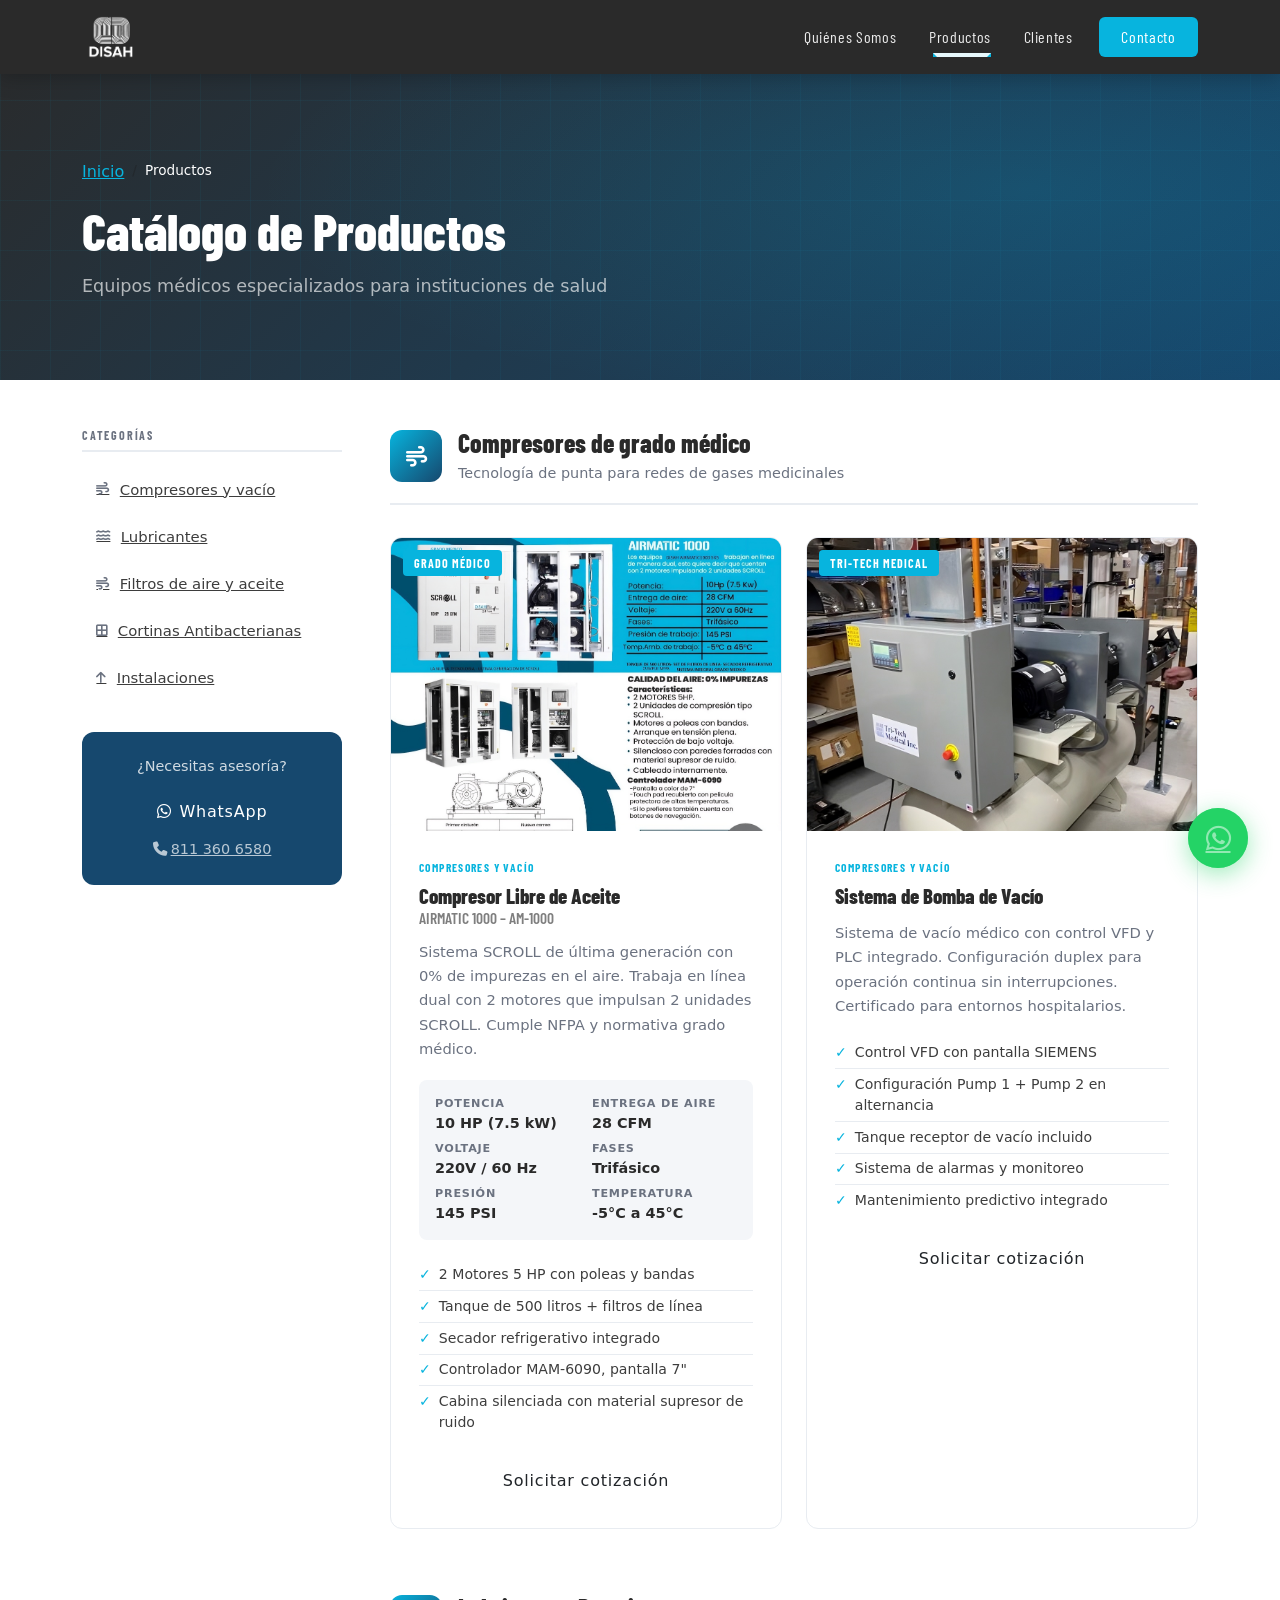
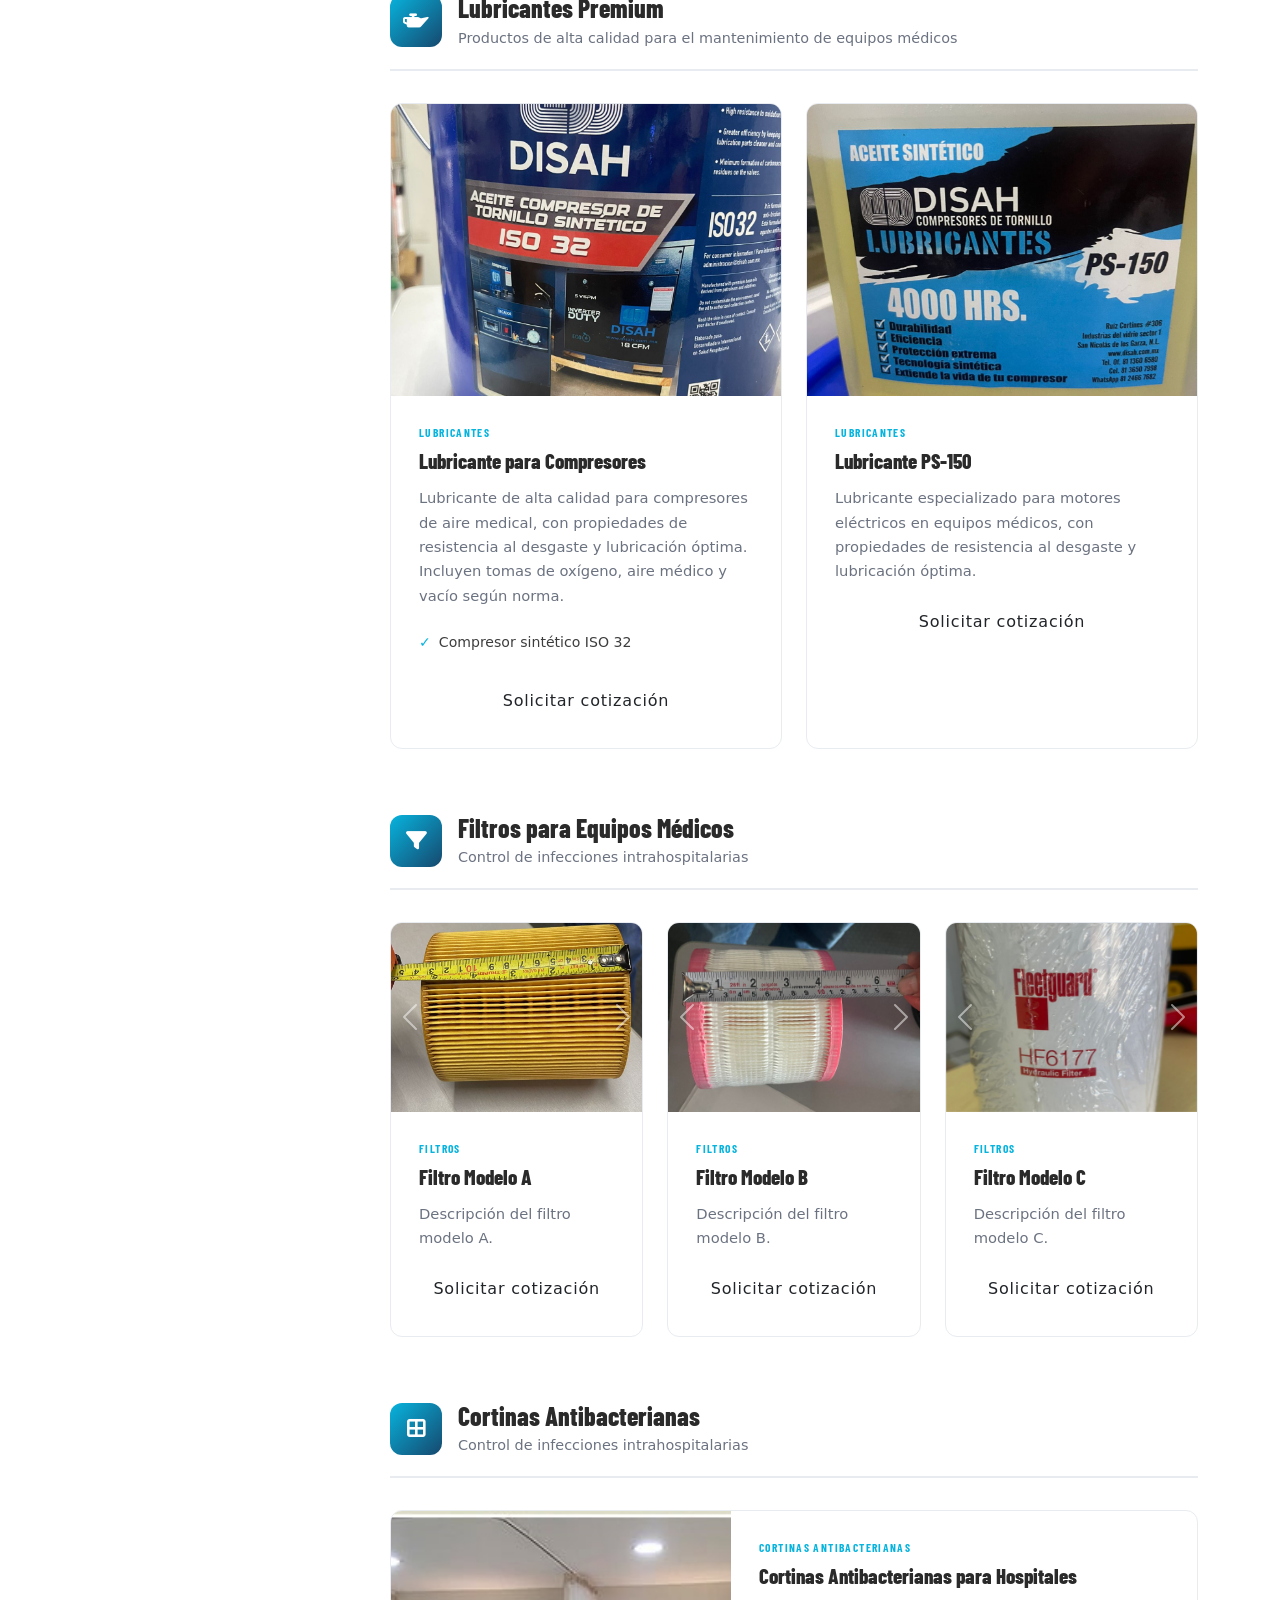
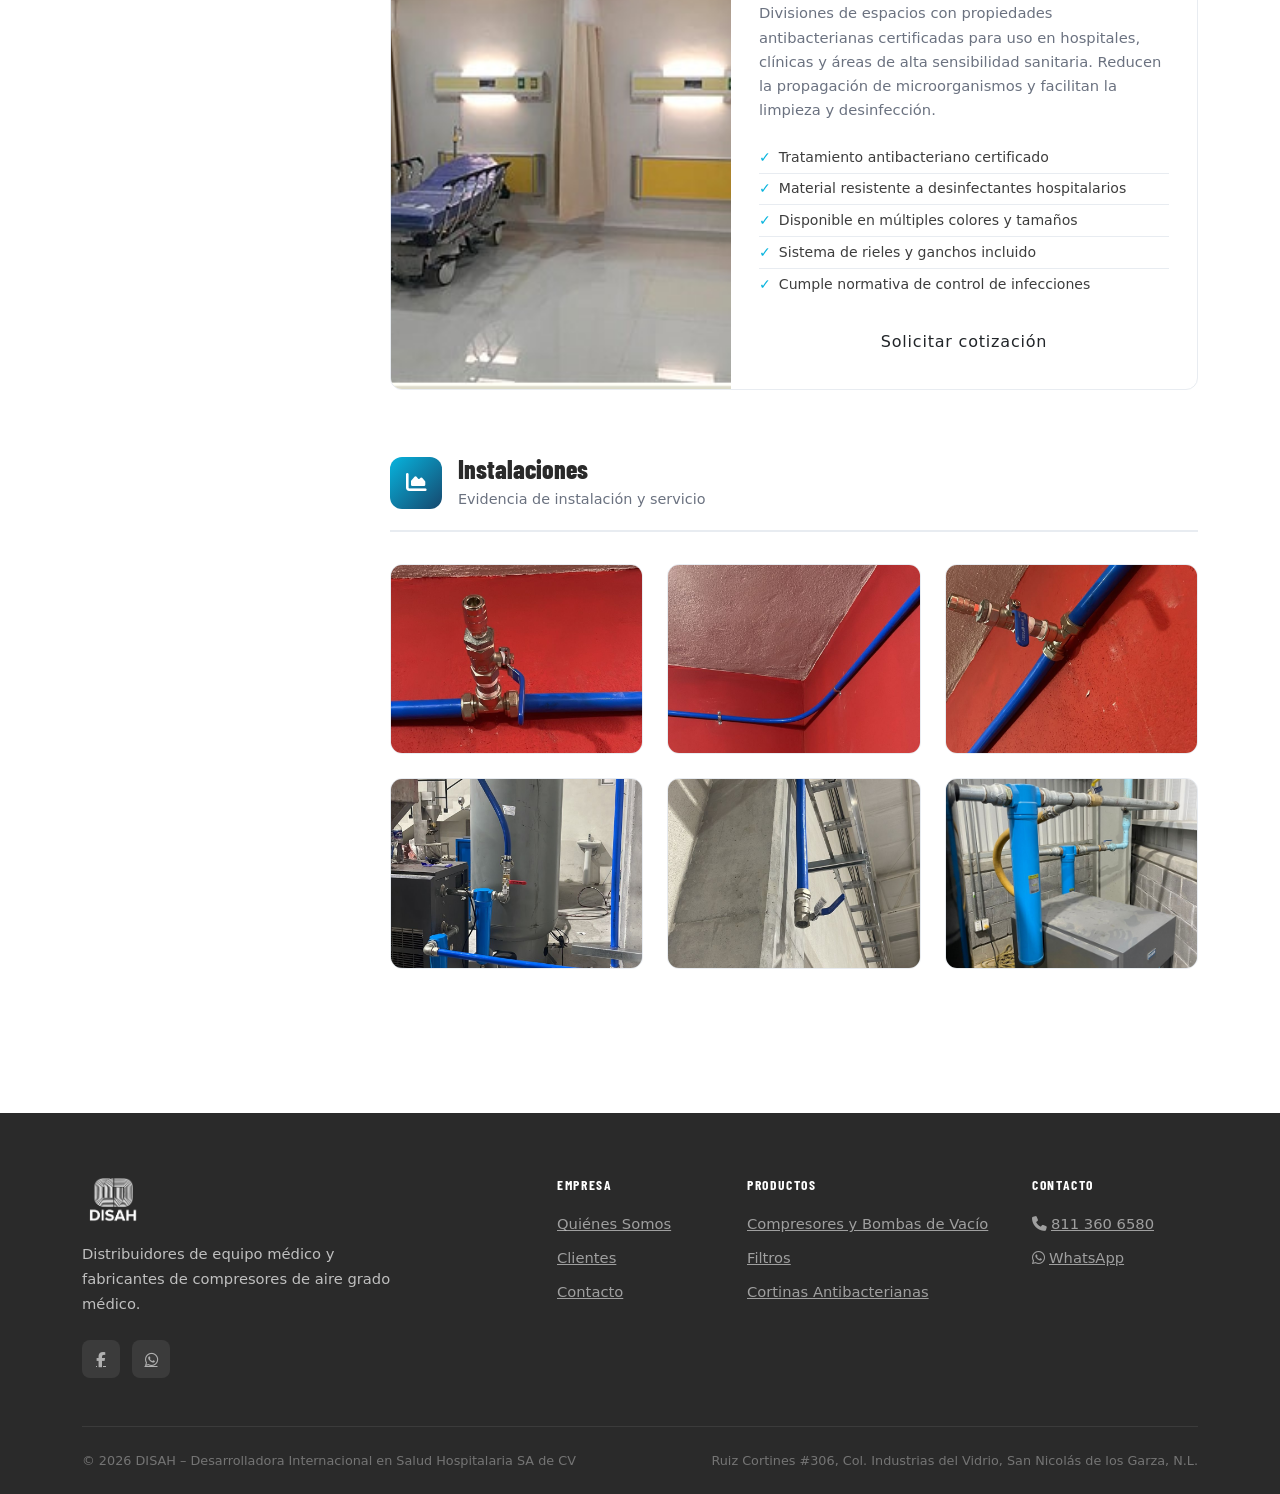
==== commit ad12f772: "se modifica el email" ====
--- a/productos.html
+++ b/productos.html
@@ -479,10 +479,9 @@
         <div class="col-sm-6 col-lg-3">
           <h6 class="footer-heading">Productos</h6>
           <ul class="footer-links">
-            <li><a href="#compresores">Compresores y Vacío</a></li>
-            <li><a href="#consolas">Consolas</a></li>
-            <li><a href="#oxigeno">Oxígeno & Gases</a></li>
-            <li><a href="#monitores">Monitores</a></li>
+            <li><a href="productos.html#compresores">Compresores y Bombas de Vacío</a></li>
+            <li><a href="productos.html#filtros">Filtros</a></li>
+            <li><a href="productos.html#cortinas">Cortinas Antibacterianas</a></li>
           </ul>
         </div>
         <div class="col-lg-2">
--- a/styles.css
+++ b/styles.css
@@ -1433,6 +1433,11 @@
     --bs-gutter-y: 2rem;
   }
 
+  .cf-input.is-invalid {
+  border-color: #dc3545;
+  box-shadow: 0 0 0 3px rgba(220, 53, 69, .12);
+}
+
   /* Footer */
   .footer-bottom {
     flex-direction: column;
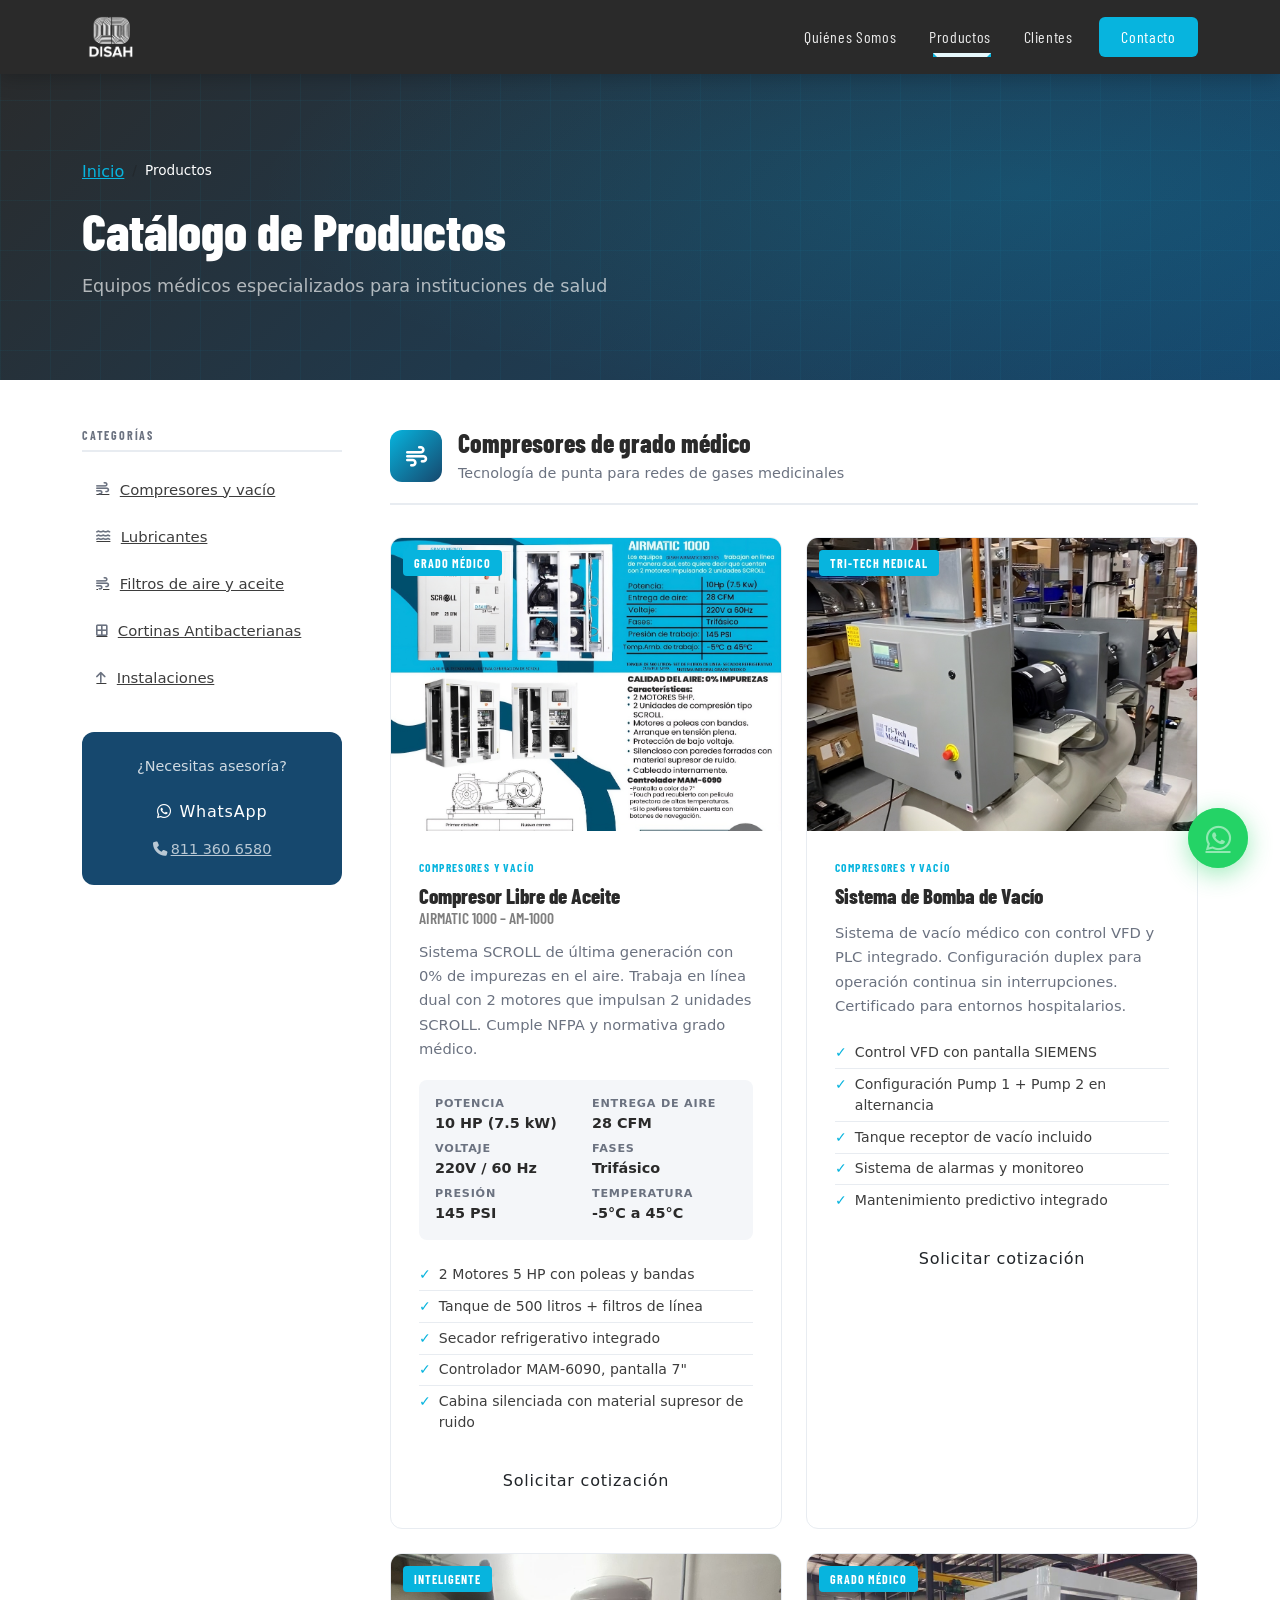
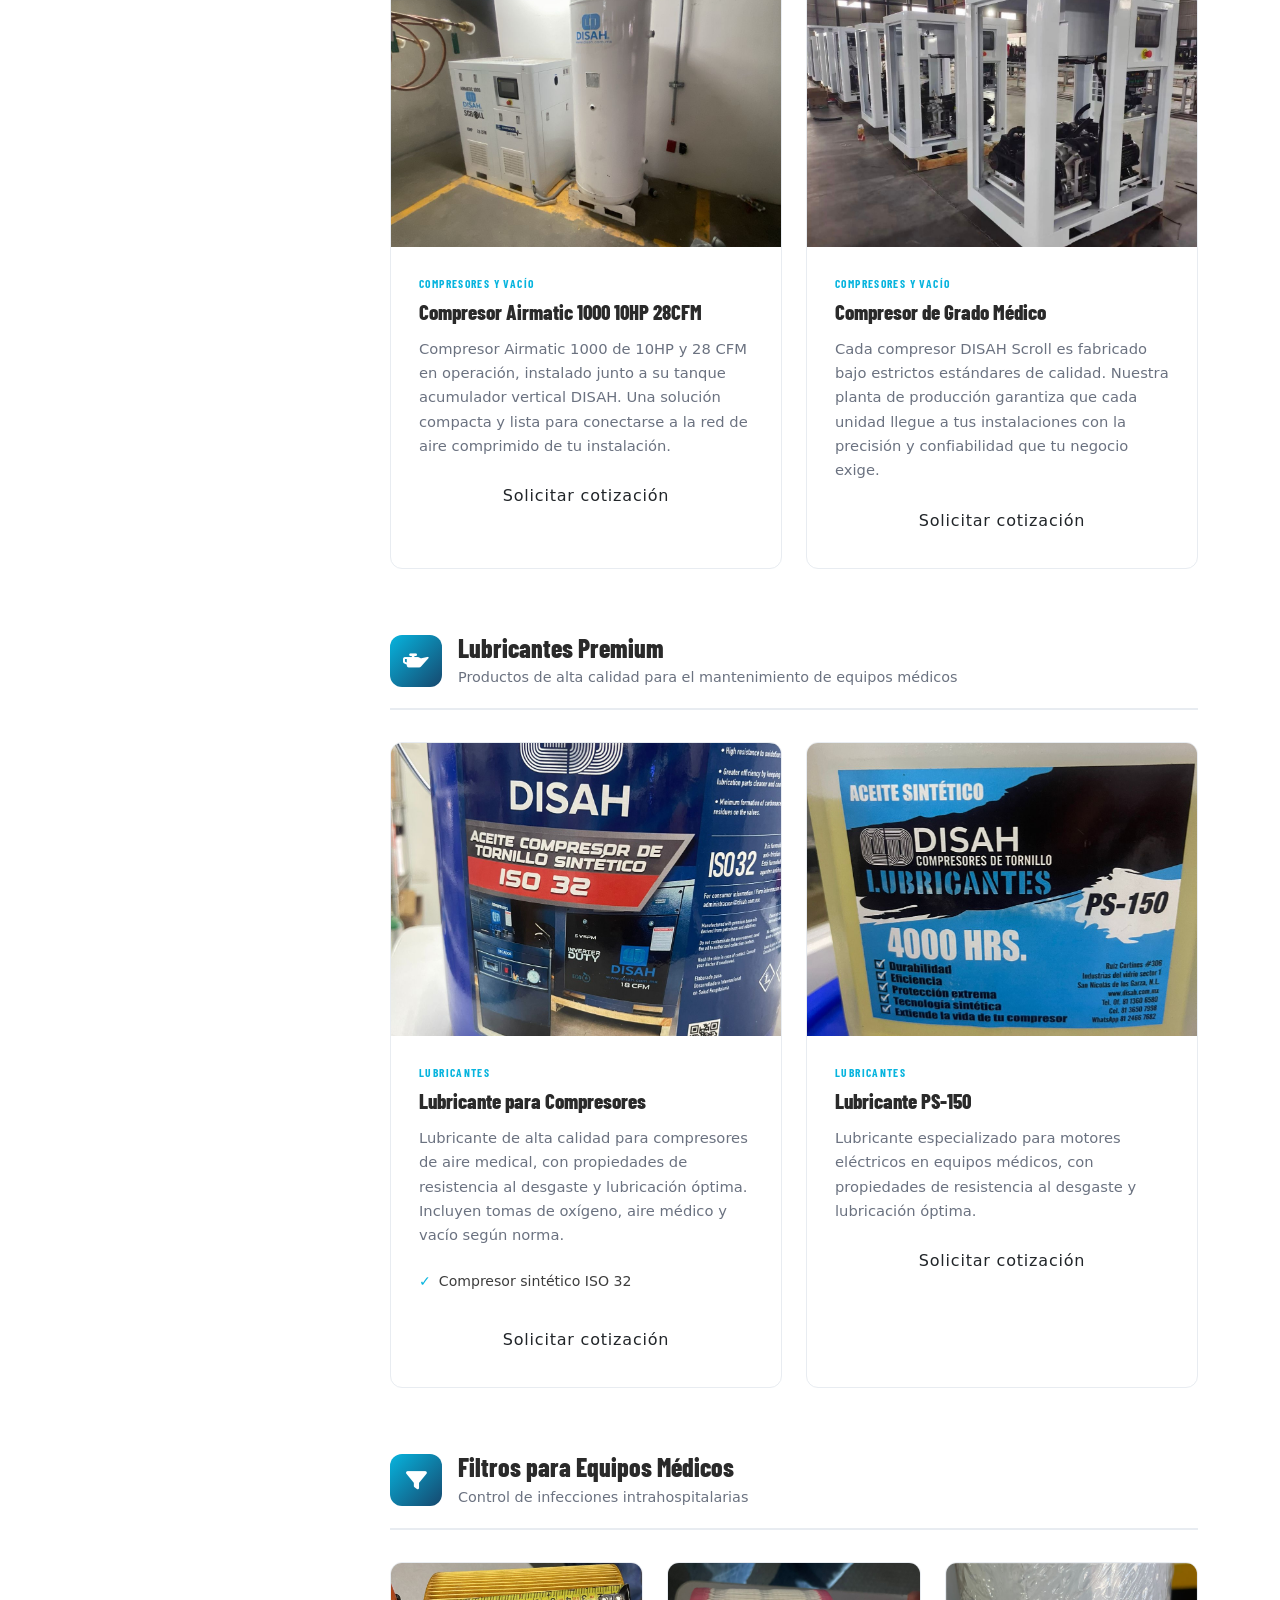
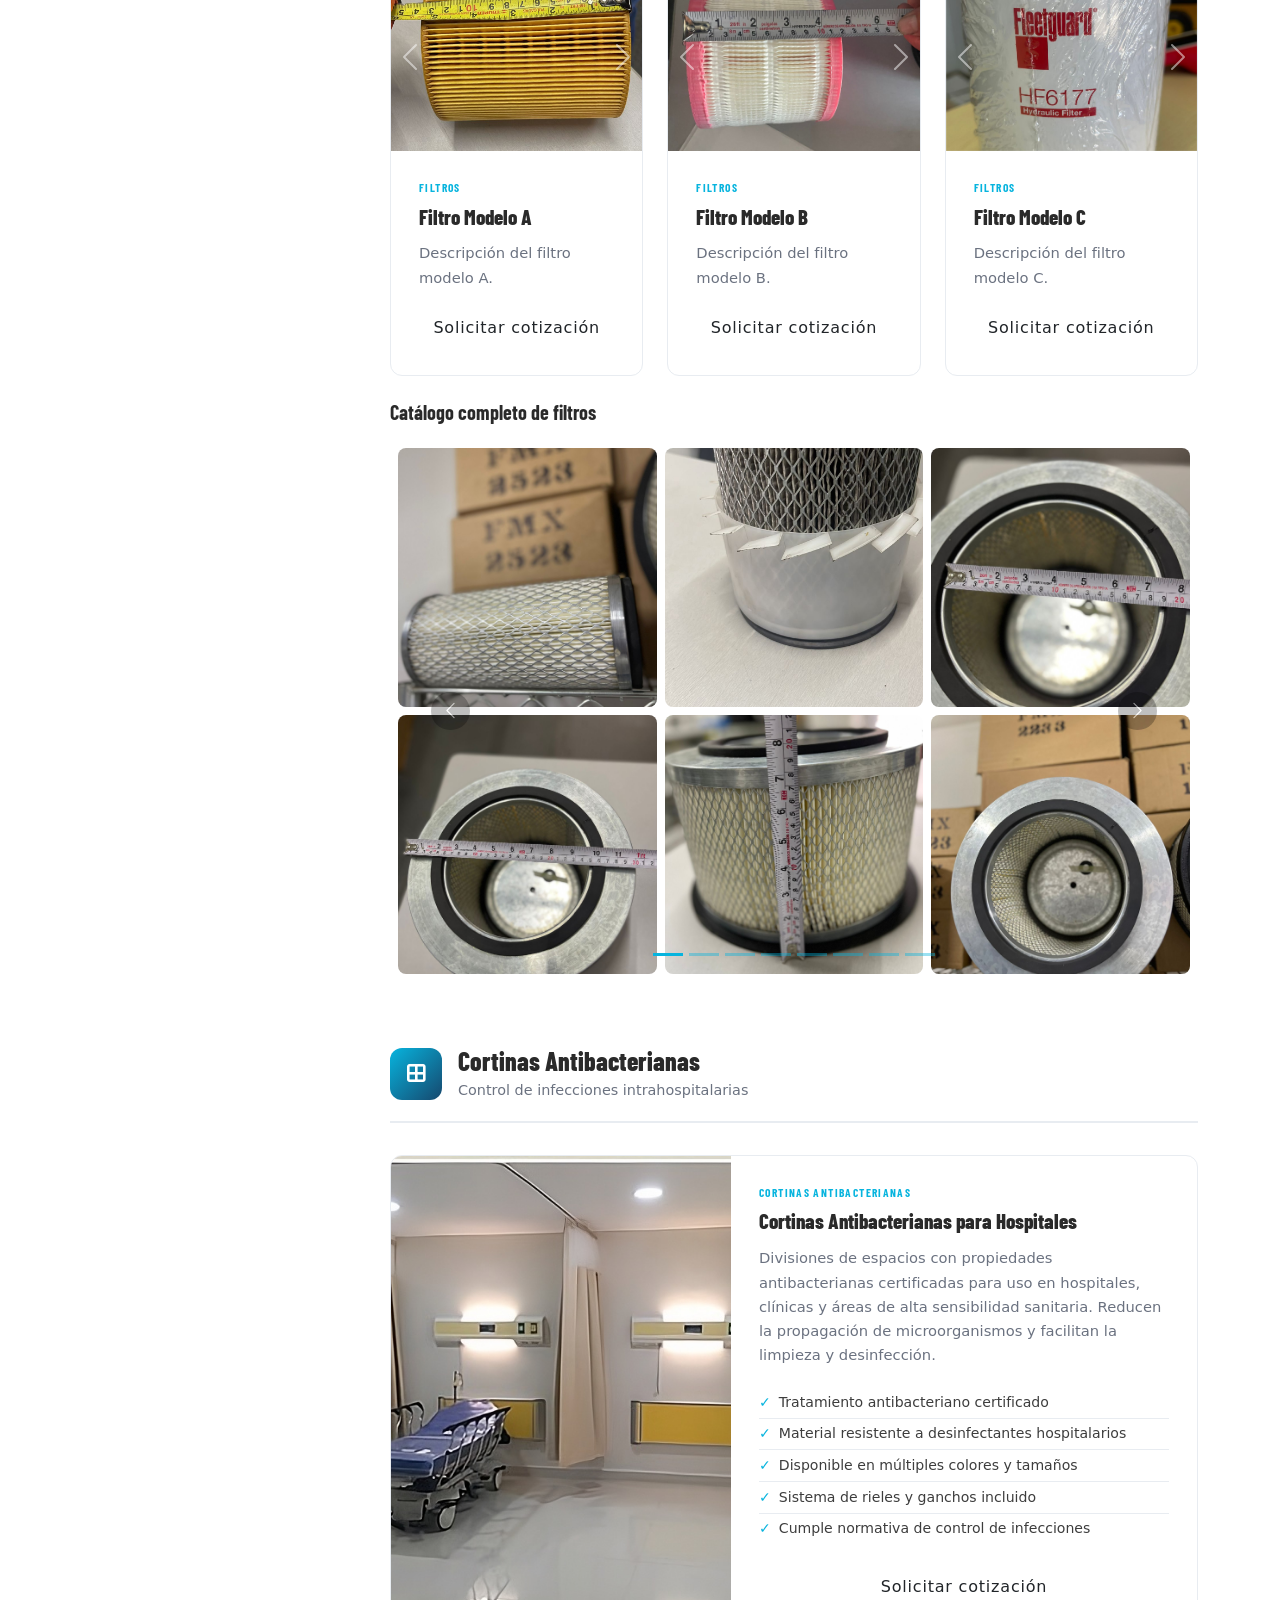
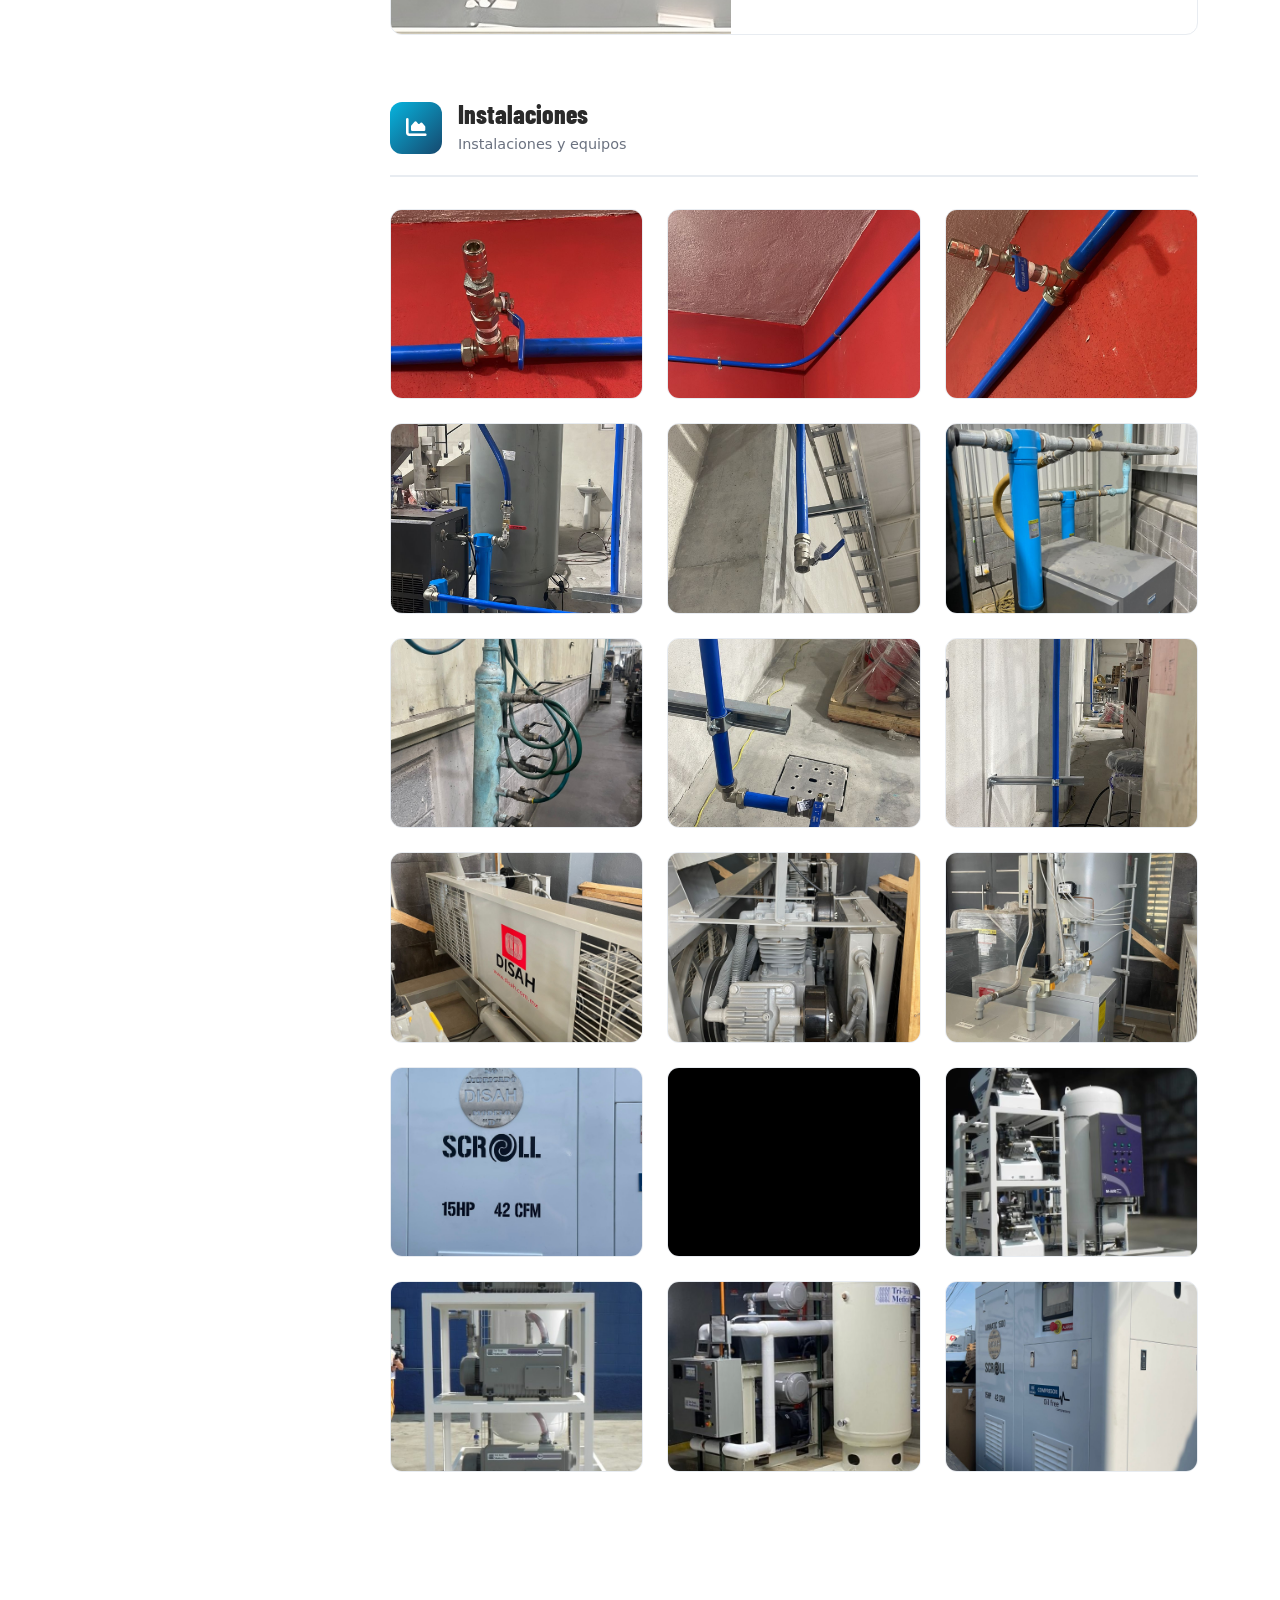
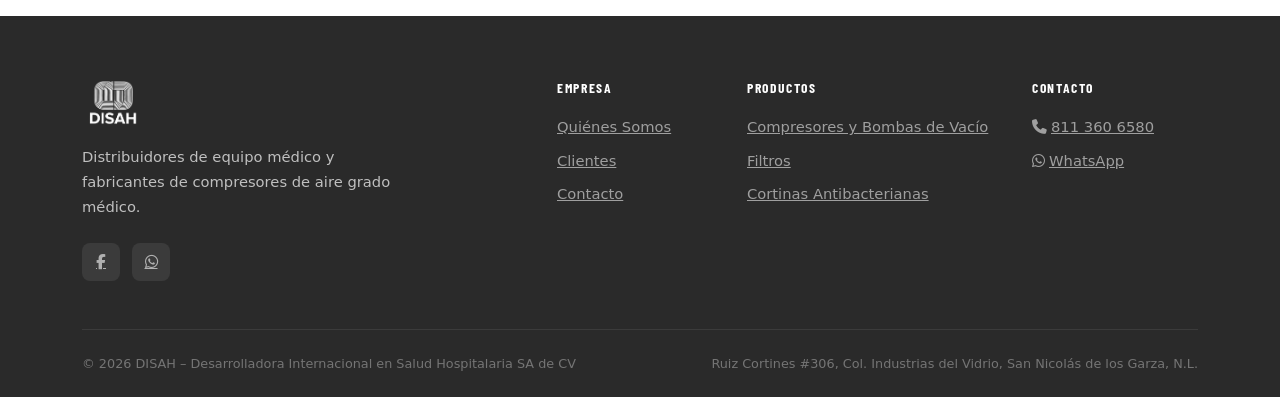
==== commit 2a0e13ac: "Se modifica catalogo de productos, falta configurar descripcion de los 3 filtros de modelos" ====
--- a/productos.html
+++ b/productos.html
@@ -19,7 +19,7 @@
 <!-- Modal lightbox -->
 <div id="lightboxModal"
   style="display:none; position:fixed; inset:0; background:rgba(0,0,0,.85); z-index:9999; align-items:center; justify-content:center; cursor:zoom-out;">
-  <img id="lightboxImg" src="" style="max-width:90vw; max-height:90vh; border-radius:8px; object-fit:contain;">
+  <img id="lightboxImg" style="max-width:90vw; max-height:90vh; border-radius:8px; object-fit:contain;">
 </div>
 
 <body>
@@ -101,6 +101,7 @@
         <a href="#cortinas" class="sn-link"><i class="fas fa-border-all"></i> Cortinas Antibacterianas</a>
         <a href="#instalaciones" class="sn-link"><i class="fas fa-arrow-up"></i> Instalaciones</a>
       </nav>
+
 
       <!-- ── COMPRESORES ── -->
 
@@ -179,6 +180,42 @@
             </div>
           </div>
 
+          <!-- Compresor de Aire Médico Inteligente-->
+          <div class="col-md-6" id="compresor-aire-medico-inteligente">
+            <div class="prod-detail-card">
+              <div class="pdc-img">
+                <img src="assets/img/Compresor_inteligente.jpeg" alt="Compresor de Aire Médico Inteligente" />
+                <span class="pdc-badge">Inteligente</span>
+              </div>
+              <div class="pdc-body">
+                <span class="pdc-cat">Compresores y Vacío</span>
+                <h3 class="pdc-title">Compresor Airmatic 1000 10HP 28CFM</h3>
+                <p class="pdc-desc">Compresor Airmatic 1000 de 10HP y 28 CFM en operación, instalado junto a su tanque
+                  acumulador vertical DISAH. Una solución compacta y lista para conectarse a la red de aire comprimido
+                  de tu instalación.</p>
+                <a href="index.html#contacto" class="btn btn-primary-disah">Solicitar cotización</a>
+              </div>
+            </div>
+          </div>
+
+          <!-- Compresor de Grado Médico-->
+          <div class="col-md-6" id="compresor-grado-medico">
+            <div class="prod-detail-card">
+              <div class="pdc-img">
+                <img src="assets/img/compresor_gradoMedico.jpeg" alt="Compresor de Aire Médico Inteligente" />
+                <span class="pdc-badge">Grado Médico</span>
+              </div>
+              <div class="pdc-body">
+                <span class="pdc-cat">Compresores y Vacío</span>
+                <h3 class="pdc-title">Compresor de Grado Médico</h3>
+                <p class="pdc-desc">Cada compresor DISAH Scroll es fabricado bajo estrictos estándares de calidad.
+                  Nuestra planta de producción garantiza que cada unidad llegue a tus instalaciones con la precisión y
+                  confiabilidad que tu negocio exige.</p>
+                <a href="index.html#contacto" class="btn btn-primary-disah">Solicitar cotización</a>
+              </div>
+            </div>
+          </div>
+
 
         </div>
       </section>
@@ -230,126 +267,384 @@
 
 
       <!-- ── FILTROS ── -->
-      <section id="filtros" class="cat-section">
-        <div class="cat-section-header">
-          <div class="csh-icon"><i class="fas fa-filter"></i></div>
-          <div>
-            <h2 class="cat-section-title">Filtros para Equipos Médicos</h2>
-            <p class="cat-section-sub">Control de infecciones intrahospitalarias</p>
-          </div>
-        </div>
-        <div class="row g-4">
-
-          <!-- Modelo 1 -->
-          <div class="col-md-4">
-            <div class="prod-detail-card">
-              <div id="carouselFiltro1" class="carousel slide" data-bs-ride="carousel">
-                <div class="carousel-inner">
-                  <div class="carousel-item active">
-                    <img src="assets/img/filtro1_1.jpeg" class="d-block w-100" alt="Filtro modelo 1"
-                      style="aspect-ratio:4/3; object-fit:cover;">
-                  </div>
-                  <div class="carousel-item">
-                    <img src="assets/img/filtro1_2.jpeg" class="d-block w-100" alt="Filtro modelo 1"
-                      style="aspect-ratio:4/3; object-fit:cover;">
-                  </div>
-                  <div class="carousel-item">
-                    <img src="assets/img/filtro1_3.jpeg" class="d-block w-100" alt="Filtro modelo 1"
-                      style="aspect-ratio:4/3; object-fit:cover;">
-                  </div>
-                </div>
-                <button class="carousel-control-prev" type="button" data-bs-target="#carouselFiltro1"
-                  data-bs-slide="prev">
-                  <span class="carousel-control-prev-icon"></span>
-                </button>
-                <button class="carousel-control-next" type="button" data-bs-target="#carouselFiltro1"
-                  data-bs-slide="next">
-                  <span class="carousel-control-next-icon"></span>
-                </button>
-              </div>
-              <div class="pdc-body">
-                <span class="pdc-cat">Filtros</span>
-                <h3 class="pdc-title">Filtro Modelo A</h3>
-                <p class="pdc-desc">Descripción del filtro modelo A.</p>
-                <a href="index.html#contacto" class="btn btn-primary-disah mt-auto">Solicitar cotización</a>
-              </div>
-            </div>
-          </div>
-
-          <!-- Modelo 2 -->
-          <div class="col-md-4">
-            <div class="prod-detail-card">
-              <div id="carouselFiltro2" class="carousel slide" data-bs-ride="carousel">
-                <div class="carousel-inner">
-                  <div class="carousel-item active">
-                    <img src="assets/img/filtro2_1.jpeg" class="d-block w-100" alt="Filtro modelo 2"
-                      style="aspect-ratio:4/3; object-fit:cover;">
-                  </div>
-                  <div class="carousel-item">
-                    <img src="assets/img/filtro2_2.jpeg" class="d-block w-100" alt="Filtro modelo 2"
-                      style="aspect-ratio:4/3; object-fit:cover;">
-                  </div>
-                  <div class="carousel-item">
-                    <img src="assets/img/filtro2_3.jpeg" class="d-block w-100" alt="Filtro modelo 2"
-                      style="aspect-ratio:4/3; object-fit:cover;">
-                  </div>
-                </div>
-                <button class="carousel-control-prev" type="button" data-bs-target="#carouselFiltro2"
-                  data-bs-slide="prev">
-                  <span class="carousel-control-prev-icon"></span>
-                </button>
-                <button class="carousel-control-next" type="button" data-bs-target="#carouselFiltro2"
-                  data-bs-slide="next">
-                  <span class="carousel-control-next-icon"></span>
-                </button>
-              </div>
-              <div class="pdc-body">
-                <span class="pdc-cat">Filtros</span>
-                <h3 class="pdc-title">Filtro Modelo B</h3>
-                <p class="pdc-desc">Descripción del filtro modelo B.</p>
-                <a href="index.html#contacto" class="btn btn-primary-disah mt-auto">Solicitar cotización</a>
-              </div>
-            </div>
-          </div>
-
-          <!-- Modelo 3 -->
-          <div class="col-md-4">
-            <div class="prod-detail-card">
-              <div id="carouselFiltro3" class="carousel slide" data-bs-ride="carousel">
-                <div class="carousel-inner">
-                  <div class="carousel-item active">
-                    <img src="assets/img/filtro3_1.jpeg" class="d-block w-100" alt="Filtro modelo 3"
-                      style="aspect-ratio:4/3; object-fit:cover;">
-                  </div>
-                  <div class="carousel-item">
-                    <img src="assets/img/filtro3_2.jpeg" class="d-block w-100" alt="Filtro modelo 3"
-                      style="aspect-ratio:4/3; object-fit:cover;">
-                  </div>
-                  <div class="carousel-item">
-                    <img src="assets/img/filtro3_3.jpeg" class="d-block w-100" alt="Filtro modelo 3"
-                      style="aspect-ratio:4/3; object-fit:cover;">
-                  </div>
-                </div>
-                <button class="carousel-control-prev" type="button" data-bs-target="#carouselFiltro3"
-                  data-bs-slide="prev">
-                  <span class="carousel-control-prev-icon"></span>
-                </button>
-                <button class="carousel-control-next" type="button" data-bs-target="#carouselFiltro3"
-                  data-bs-slide="next">
-                  <span class="carousel-control-next-icon"></span>
-                </button>
-              </div>
-              <div class="pdc-body">
-                <span class="pdc-cat">Filtros</span>
-                <h3 class="pdc-title">Filtro Modelo C</h3>
-                <p class="pdc-desc">Descripción del filtro modelo C.</p>
-                <a href="index.html#contacto" class="btn btn-primary-disah mt-auto">Solicitar cotización</a>
-              </div>
-            </div>
-          </div>
-
-        </div>
-      </section>
+      <!-- ── FILTROS ── -->
+<section id="filtros" class="cat-section">
+  <div class="cat-section-header">
+    <div class="csh-icon"><i class="fas fa-filter"></i></div>
+    <div>
+      <h2 class="cat-section-title">Filtros para Equipos Médicos</h2>
+      <p class="cat-section-sub">Control de infecciones intrahospitalarias</p>
+    </div>
+  </div>
+  <div class="row g-4">
+
+    <!-- Modelo 1 -->
+    <div class="col-md-4">
+      <div class="prod-detail-card">
+        <div id="carouselFiltro1" class="carousel slide" data-bs-ride="carousel">
+          <div class="carousel-inner">
+            <div class="carousel-item active"><img src="assets/img/filtro1_1.jpeg" class="d-block w-100" alt="Filtro modelo 1" style="aspect-ratio:4/3; object-fit:cover;"></div>
+            <div class="carousel-item"><img src="assets/img/filtro1_2.jpeg" class="d-block w-100" alt="Filtro modelo 1" style="aspect-ratio:4/3; object-fit:cover;"></div>
+            <div class="carousel-item"><img src="assets/img/filtro1_3.jpeg" class="d-block w-100" alt="Filtro modelo 1" style="aspect-ratio:4/3; object-fit:cover;"></div>
+          </div>
+          <button class="carousel-control-prev" type="button" data-bs-target="#carouselFiltro1" data-bs-slide="prev"><span class="carousel-control-prev-icon"></span></button>
+          <button class="carousel-control-next" type="button" data-bs-target="#carouselFiltro1" data-bs-slide="next"><span class="carousel-control-next-icon"></span></button>
+        </div>
+        <div class="pdc-body">
+          <span class="pdc-cat">Filtros</span>
+          <h3 class="pdc-title">Filtro Modelo A</h3>
+          <p class="pdc-desc">Descripción del filtro modelo A.</p>
+          <a href="index.html#contacto" class="btn btn-primary-disah mt-auto">Solicitar cotización</a>
+        </div>
+      </div>
+    </div>
+
+    <!-- Modelo 2 -->
+    <div class="col-md-4">
+      <div class="prod-detail-card">
+        <div id="carouselFiltro2" class="carousel slide" data-bs-ride="carousel">
+          <div class="carousel-inner">
+            <div class="carousel-item active"><img src="assets/img/filtro2_1.jpeg" class="d-block w-100" alt="Filtro modelo 2" style="aspect-ratio:4/3; object-fit:cover;"></div>
+            <div class="carousel-item"><img src="assets/img/filtro2_2.jpeg" class="d-block w-100" alt="Filtro modelo 2" style="aspect-ratio:4/3; object-fit:cover;"></div>
+            <div class="carousel-item"><img src="assets/img/filtro2_3.jpeg" class="d-block w-100" alt="Filtro modelo 2" style="aspect-ratio:4/3; object-fit:cover;"></div>
+          </div>
+          <button class="carousel-control-prev" type="button" data-bs-target="#carouselFiltro2" data-bs-slide="prev"><span class="carousel-control-prev-icon"></span></button>
+          <button class="carousel-control-next" type="button" data-bs-target="#carouselFiltro2" data-bs-slide="next"><span class="carousel-control-next-icon"></span></button>
+        </div>
+        <div class="pdc-body">
+          <span class="pdc-cat">Filtros</span>
+          <h3 class="pdc-title">Filtro Modelo B</h3>
+          <p class="pdc-desc">Descripción del filtro modelo B.</p>
+          <a href="index.html#contacto" class="btn btn-primary-disah mt-auto">Solicitar cotización</a>
+        </div>
+      </div>
+    </div>
+
+    <!-- Modelo 3 -->
+    <div class="col-md-4">
+      <div class="prod-detail-card">
+        <div id="carouselFiltro3" class="carousel slide" data-bs-ride="carousel">
+          <div class="carousel-inner">
+            <div class="carousel-item active"><img src="assets/img/filtro3_1.jpeg" class="d-block w-100" alt="Filtro modelo 3" style="aspect-ratio:4/3; object-fit:cover;"></div>
+            <div class="carousel-item"><img src="assets/img/filtro3_2.jpeg" class="d-block w-100" alt="Filtro modelo 3" style="aspect-ratio:4/3; object-fit:cover;"></div>
+            <div class="carousel-item"><img src="assets/img/filtro3_3.jpeg" class="d-block w-100" alt="Filtro modelo 3" style="aspect-ratio:4/3; object-fit:cover;"></div>
+          </div>
+          <button class="carousel-control-prev" type="button" data-bs-target="#carouselFiltro3" data-bs-slide="prev"><span class="carousel-control-prev-icon"></span></button>
+          <button class="carousel-control-next" type="button" data-bs-target="#carouselFiltro3" data-bs-slide="next"><span class="carousel-control-next-icon"></span></button>
+        </div>
+        <div class="pdc-body">
+          <span class="pdc-cat">Filtros</span>
+          <h3 class="pdc-title">Filtro Modelo C</h3>
+          <p class="pdc-desc">Descripción del filtro modelo C.</p>
+          <a href="index.html#contacto" class="btn btn-primary-disah mt-auto">Solicitar cotización</a>
+        </div>
+      </div>
+    </div>
+
+  </div>
+
+  <!-- ── CARRUSEL DE FILTROS ── -->
+  <div class="filtros-carousel-wrapper mt-4">
+    <h5 style="font-family:var(--font-display);font-weight:700;color:var(--dark);margin-bottom:1rem;">Catálogo completo de filtros</h5>
+    <div id="carouselFiltrosGaleria" class="carousel slide" data-bs-ride="carousel" data-bs-interval="5000">
+      <div class="carousel-inner" style="border-radius:var(--radius,12px);overflow:hidden;">
+        <div class="carousel-item active">
+          <div class="row g-2 p-2">
+            <div class="col-4">
+              <div class="filtro-thumb">
+                <img src="assets/img/filtros/filtro_ (1).jpeg" alt="Filtro DISAH #1" loading="lazy" />
+              </div>
+            </div>
+            <div class="col-4">
+              <div class="filtro-thumb">
+                <img src="assets/img/filtros/filtro_ (2).jpeg" alt="Filtro DISAH #2" loading="lazy" />
+              </div>
+            </div>
+            <div class="col-4">
+              <div class="filtro-thumb">
+                <img src="assets/img/filtros/filtro_ (3).jpeg" alt="Filtro DISAH #3" loading="lazy" />
+              </div>
+            </div>
+            <div class="col-4">
+              <div class="filtro-thumb">
+                <img src="assets/img/filtros/filtro_ (4).jpeg" alt="Filtro DISAH #4" loading="lazy" />
+              </div>
+            </div>
+            <div class="col-4">
+              <div class="filtro-thumb">
+                <img src="assets/img/filtros/filtro_ (5).jpeg" alt="Filtro DISAH #5" loading="lazy" />
+              </div>
+            </div>
+            <div class="col-4">
+              <div class="filtro-thumb">
+                <img src="assets/img/filtros/filtro_ (6).jpeg" alt="Filtro DISAH #6" loading="lazy" />
+              </div>
+            </div>
+          </div>
+        </div>
+        <div class="carousel-item">
+          <div class="row g-2 p-2">
+            <div class="col-4">
+              <div class="filtro-thumb">
+                <img src="assets/img/filtros/filtro_ (7).jpeg" alt="Filtro DISAH #7" loading="lazy" />
+              </div>
+            </div>
+            <div class="col-4">
+              <div class="filtro-thumb">
+                <img src="assets/img/filtros/filtro_ (8).jpeg" alt="Filtro DISAH #8" loading="lazy" />
+              </div>
+            </div>
+            <div class="col-4">
+              <div class="filtro-thumb">
+                <img src="assets/img/filtros/filtro_ (9).jpeg" alt="Filtro DISAH #9" loading="lazy" />
+              </div>
+            </div>
+            <div class="col-4">
+              <div class="filtro-thumb">
+                <img src="assets/img/filtros/filtro_ (10).jpeg" alt="Filtro DISAH #10" loading="lazy" />
+              </div>
+            </div>
+            <div class="col-4">
+              <div class="filtro-thumb">
+                <img src="assets/img/filtros/filtro_ (11).jpeg" alt="Filtro DISAH #11" loading="lazy" />
+              </div>
+            </div>
+            <div class="col-4">
+              <div class="filtro-thumb">
+                <img src="assets/img/filtros/filtro_ (12).jpeg" alt="Filtro DISAH #12" loading="lazy" />
+              </div>
+            </div>
+          </div>
+        </div>
+        <div class="carousel-item">
+          <div class="row g-2 p-2">
+            <div class="col-4">
+              <div class="filtro-thumb">
+                <img src="assets/img/filtros/filtro_ (13).jpeg" alt="Filtro DISAH #13" loading="lazy" />
+              </div>
+            </div>
+            <div class="col-4">
+              <div class="filtro-thumb">
+                <img src="assets/img/filtros/filtro_ (14).jpeg" alt="Filtro DISAH #14" loading="lazy" />
+              </div>
+            </div>
+            <div class="col-4">
+              <div class="filtro-thumb">
+                <img src="assets/img/filtros/filtro_ (15).jpeg" alt="Filtro DISAH #15" loading="lazy" />
+              </div>
+            </div>
+            <div class="col-4">
+              <div class="filtro-thumb">
+                <img src="assets/img/filtros/filtro_ (16).jpeg" alt="Filtro DISAH #16" loading="lazy" />
+              </div>
+            </div>
+            <div class="col-4">
+              <div class="filtro-thumb">
+                <img src="assets/img/filtros/filtro_ (17).jpeg" alt="Filtro DISAH #17" loading="lazy" />
+              </div>
+            </div>
+            <div class="col-4">
+              <div class="filtro-thumb">
+                <img src="assets/img/filtros/filtro_ (18).jpeg" alt="Filtro DISAH #18" loading="lazy" />
+              </div>
+            </div>
+          </div>
+        </div>
+        <div class="carousel-item">
+          <div class="row g-2 p-2">
+            <div class="col-4">
+              <div class="filtro-thumb">
+                <img src="assets/img/filtros/filtro_ (19).jpeg" alt="Filtro DISAH #19" loading="lazy" />
+              </div>
+            </div>
+            <div class="col-4">
+              <div class="filtro-thumb">
+                <img src="assets/img/filtros/filtro_ (20).jpeg" alt="Filtro DISAH #20" loading="lazy" />
+              </div>
+            </div>
+            <div class="col-4">
+              <div class="filtro-thumb">
+                <img src="assets/img/filtros/filtro_ (21).jpeg" alt="Filtro DISAH #21" loading="lazy" />
+              </div>
+            </div>
+            <div class="col-4">
+              <div class="filtro-thumb">
+                <img src="assets/img/filtros/filtro_ (22).jpeg" alt="Filtro DISAH #22" loading="lazy" />
+              </div>
+            </div>
+            <div class="col-4">
+              <div class="filtro-thumb">
+                <img src="assets/img/filtros/filtro_ (23).jpeg" alt="Filtro DISAH #23" loading="lazy" />
+              </div>
+            </div>
+            <div class="col-4">
+              <div class="filtro-thumb">
+                <img src="assets/img/filtros/filtro_ (24).jpeg" alt="Filtro DISAH #24" loading="lazy" />
+              </div>
+            </div>
+          </div>
+        </div>
+        <div class="carousel-item">
+          <div class="row g-2 p-2">
+            <div class="col-4">
+              <div class="filtro-thumb">
+                <img src="assets/img/filtros/filtro_ (25).jpeg" alt="Filtro DISAH #25" loading="lazy" />
+              </div>
+            </div>
+            <div class="col-4">
+              <div class="filtro-thumb">
+                <img src="assets/img/filtros/filtro_ (26).jpeg" alt="Filtro DISAH #26" loading="lazy" />
+              </div>
+            </div>
+            <div class="col-4">
+              <div class="filtro-thumb">
+                <img src="assets/img/filtros/filtro_ (27).jpeg" alt="Filtro DISAH #27" loading="lazy" />
+              </div>
+            </div>
+            <div class="col-4">
+              <div class="filtro-thumb">
+                <img src="assets/img/filtros/filtro_ (28).jpeg" alt="Filtro DISAH #28" loading="lazy" />
+              </div>
+            </div>
+            <div class="col-4">
+              <div class="filtro-thumb">
+                <img src="assets/img/filtros/filtro_ (29).jpeg" alt="Filtro DISAH #29" loading="lazy" />
+              </div>
+            </div>
+            <div class="col-4">
+              <div class="filtro-thumb">
+                <img src="assets/img/filtros/filtro_ (30).jpeg" alt="Filtro DISAH #30" loading="lazy" />
+              </div>
+            </div>
+          </div>
+        </div>
+        <div class="carousel-item">
+          <div class="row g-2 p-2">
+            <div class="col-4">
+              <div class="filtro-thumb">
+                <img src="assets/img/filtros/filtro_ (31).jpeg" alt="Filtro DISAH #31" loading="lazy" />
+              </div>
+            </div>
+            <div class="col-4">
+              <div class="filtro-thumb">
+                <img src="assets/img/filtros/filtro_ (32).jpeg" alt="Filtro DISAH #32" loading="lazy" />
+              </div>
+            </div>
+            <div class="col-4">
+              <div class="filtro-thumb">
+                <img src="assets/img/filtros/filtro_ (33).jpeg" alt="Filtro DISAH #33" loading="lazy" />
+              </div>
+            </div>
+            <div class="col-4">
+              <div class="filtro-thumb">
+                <img src="assets/img/filtros/filtro_ (34).jpeg" alt="Filtro DISAH #34" loading="lazy" />
+              </div>
+            </div>
+            <div class="col-4">
+              <div class="filtro-thumb">
+                <img src="assets/img/filtros/filtro_ (35).jpeg" alt="Filtro DISAH #35" loading="lazy" />
+              </div>
+            </div>
+            <div class="col-4">
+              <div class="filtro-thumb">
+                <img src="assets/img/filtros/filtro_ (36).jpeg" alt="Filtro DISAH #36" loading="lazy" />
+              </div>
+            </div>
+          </div>
+        </div>
+        <div class="carousel-item">
+          <div class="row g-2 p-2">
+            <div class="col-4">
+              <div class="filtro-thumb">
+                <img src="assets/img/filtros/filtro_ (37).jpeg" alt="Filtro DISAH #37" loading="lazy" />
+              </div>
+            </div>
+            <div class="col-4">
+              <div class="filtro-thumb">
+                <img src="assets/img/filtros/filtro_ (38).jpeg" alt="Filtro DISAH #38" loading="lazy" />
+              </div>
+            </div>
+            <div class="col-4">
+              <div class="filtro-thumb">
+                <img src="assets/img/filtros/filtro_ (39).jpeg" alt="Filtro DISAH #39" loading="lazy" />
+              </div>
+            </div>
+            <div class="col-4">
+              <div class="filtro-thumb">
+                <img src="assets/img/filtros/filtro_ (40).jpeg" alt="Filtro DISAH #40" loading="lazy" />
+              </div>
+            </div>
+            <div class="col-4">
+              <div class="filtro-thumb">
+                <img src="assets/img/filtros/filtro_ (41).jpeg" alt="Filtro DISAH #41" loading="lazy" />
+              </div>
+            </div>
+            <div class="col-4">
+              <div class="filtro-thumb">
+                <img src="assets/img/filtros/filtro_ (42).jpeg" alt="Filtro DISAH #42" loading="lazy" />
+              </div>
+            </div>
+          </div>
+        </div>
+        <div class="carousel-item">
+          <div class="row g-2 p-2">
+            <div class="col-4">
+              <div class="filtro-thumb">
+                <img src="assets/img/filtros/filtro_ (43).jpeg" alt="Filtro DISAH #43" loading="lazy" />
+              </div>
+            </div>
+            <div class="col-4">
+              <div class="filtro-thumb">
+                <img src="assets/img/filtros/filtro_ (44).jpeg" alt="Filtro DISAH #44" loading="lazy" />
+              </div>
+            </div>
+            <div class="col-4">
+              <div class="filtro-thumb">
+                <img src="assets/img/filtros/filtro_ (45).jpeg" alt="Filtro DISAH #45" loading="lazy" />
+              </div>
+            </div>
+            <div class="col-4">
+              <div class="filtro-thumb">
+                <img src="assets/img/filtros/filtro_ (46).jpeg" alt="Filtro DISAH #46" loading="lazy" />
+              </div>
+            </div>
+            <div class="col-4">
+              <div class="filtro-thumb">
+                <img src="assets/img/filtros/filtro_ (47).jpeg" alt="Filtro DISAH #47" loading="lazy" />
+              </div>
+            </div>
+            <div class="col-4">
+              <div class="filtro-thumb">
+                <img src="assets/img/filtros/filtro_ (48).jpeg" alt="Filtro DISAH #48" loading="lazy" />
+              </div>
+            </div>
+          </div>
+        </div>
+      </div>
+
+      <!-- Botones -->
+      <button class="carousel-control-prev" type="button" data-bs-target="#carouselFiltrosGaleria" data-bs-slide="prev">
+        <span class="carousel-control-prev-icon"></span>
+      </button>
+      <button class="carousel-control-next" type="button" data-bs-target="#carouselFiltrosGaleria" data-bs-slide="next">
+        <span class="carousel-control-next-icon"></span>
+      </button>
+
+      <!-- Indicadores -->
+      <div class="carousel-indicators">
+        <button type="button" data-bs-target="#carouselFiltrosGaleria" data-bs-slide-to="0" class="active"></button>
+        <button type="button" data-bs-target="#carouselFiltrosGaleria" data-bs-slide-to="1"></button>
+        <button type="button" data-bs-target="#carouselFiltrosGaleria" data-bs-slide-to="2"></button>
+        <button type="button" data-bs-target="#carouselFiltrosGaleria" data-bs-slide-to="3"></button>
+        <button type="button" data-bs-target="#carouselFiltrosGaleria" data-bs-slide-to="4"></button>
+        <button type="button" data-bs-target="#carouselFiltrosGaleria" data-bs-slide-to="5"></button>
+        <button type="button" data-bs-target="#carouselFiltrosGaleria" data-bs-slide-to="6"></button>
+        <button type="button" data-bs-target="#carouselFiltrosGaleria" data-bs-slide-to="7"></button>
+      </div>
+    </div>
+  </div>
+
+</section>
 
 
 
@@ -395,7 +690,7 @@
           <div class="csh-icon"><i class="fas fa-area-chart"></i></div>
           <div>
             <h2 class="cat-section-title">Instalaciones</h2>
-            <p class="cat-section-sub">Evidencia de instalación y servicio</p>
+            <p class="cat-section-sub">Instalaciones y equipos</p>
           </div>
         </div>
 
@@ -403,48 +698,133 @@
 
           <div class="col-md-4">
             <div class="prod-detail-card">
-              <div class="pdc-img" >
-                <img src="assets/img/evidencia1.jpeg" alt="Lubricantes Premium"/>
-              </div>
-            </div>
-          </div>
-
-          <div class="col-md-4">
-            <div class="prod-detail-card">
-              <div class="pdc-img">
-                <img src="assets/img/evidencia2.jpeg" alt="Lubricantes Premium" />
-              </div>
-            </div>
-          </div>
-
-          <div class="col-md-4">
-            <div class="prod-detail-card">
-              <div class="pdc-img">
-                <img src="assets/img/evidencia3.jpeg" alt="Lubricantes Premium" />
-              </div>
-            </div>
-          </div>
-
-          <div class="col-md-4">
-            <div class="prod-detail-card">
-              <div class="pdc-img">
-                <img src="assets/img/evidencia4.jpeg" alt="Lubricantes Premium" />
-              </div>
-            </div>
-          </div>
-
-          <div class="col-md-4">
-            <div class="prod-detail-card">
-              <div class="pdc-img">
-                <img src="assets/img/evidencia5.jpeg" alt="Lubricantes Premium" />
-              </div>
-            </div>
-          </div>
-
-          <div class="col-md-4">
-            <div class="prod-detail-card">
-              <div class="pdc-img">
-                <img src="assets/img/evidencia6.jpeg" alt="Lubricantes Premium" />
+              <div class="pdc-img">
+                <img src="assets/img/evidencia1.jpeg" alt="Evidencia de instalación 1" />
+              </div>
+            </div>
+          </div>
+
+          <div class="col-md-4">
+            <div class="prod-detail-card">
+              <div class="pdc-img">
+                <img src="assets/img/evidencia2.jpeg" alt="Evidencia de instalación 2" />
+              </div>
+            </div>
+          </div>
+
+          <div class="col-md-4">
+            <div class="prod-detail-card">
+              <div class="pdc-img">
+                <img src="assets/img/evidencia3.jpeg" alt="Evidencia de instalación 3" />
+              </div>
+            </div>
+          </div>
+
+          <div class="col-md-4">
+            <div class="prod-detail-card">
+              <div class="pdc-img">
+                <img src="assets/img/evidencia4.jpeg" alt="Evidencia de instalación 4" />
+              </div>
+            </div>
+          </div>
+
+          <div class="col-md-4">
+            <div class="prod-detail-card">
+              <div class="pdc-img">
+                <img src="assets/img/evidencia5.jpeg" alt="Evidencia de instalación 5" />
+              </div>
+            </div>
+          </div>
+
+          <div class="col-md-4">
+            <div class="prod-detail-card">
+              <div class="pdc-img">
+                <img src="assets/img/evidencia6.jpeg" alt="Evidencia de instalación 6" />
+              </div>
+            </div>
+          </div>
+          <div class="col-md-4">
+            <div class="prod-detail-card">
+              <div class="pdc-img">
+                <img src="assets/img/evidencia7.jpeg" alt="Evidencia de instalación 7" />
+              </div>
+            </div>
+          </div>
+          <div class="col-md-4">
+            <div class="prod-detail-card">
+              <div class="pdc-img">
+                <img src="assets/img/evidencia8.jpeg" alt="Evidencia de instalación 8" />
+              </div>
+            </div>
+          </div>
+          <div class="col-md-4">
+            <div class="prod-detail-card">
+              <div class="pdc-img">
+                <img src="assets/img/evidencia9.jpeg" alt="Evidencia de instalación 9" />
+              </div>
+            </div>
+          </div>
+          <div class="col-md-4">
+            <div class="prod-detail-card">
+              <div class="pdc-img">
+                <img src="assets/img/instalacion1.jpeg" alt="Evidencia de instalación 1" />
+              </div>
+            </div>
+          </div>
+
+          <div class="col-md-4">
+            <div class="prod-detail-card">
+              <div class="pdc-img">
+                <img src="assets/img/instalacion2.jpeg" alt="Evidencia de instalación 2" />
+              </div>
+            </div>
+          </div>
+          <div class="col-md-4">
+            <div class="prod-detail-card">
+              <div class="pdc-img">
+                <img src="assets/img/instalacion3.jpeg" alt="Evidencia de instalación 3" />
+              </div>
+            </div>
+          </div>
+          <div class="col-md-4">
+            <div class="prod-detail-card">
+              <div class="pdc-img">
+                <img src="assets/img/instalacion4.jpeg" alt="Evidencia de instalación 4" />
+              </div>
+            </div>
+          </div>
+          <div class="col-md-4">
+            <div class="prod-detail-card">
+              <div class="pc-img-wrap pc-img-vertical">
+                <video src="assets/img/instalacion5.mp4" autoplay loop muted playsinline></video>
+              </div>
+            </div>
+          </div>
+          <div class="col-md-4">
+            <div class="prod-detail-card">
+              <div class="pdc-img">
+                <img src="assets/img/instalacion6.jpg" alt="Evidencia de instalación 6" />
+              </div>
+            </div>
+          </div>
+          <div class="col-md-4">
+            <div class="prod-detail-card">
+              <div class="pdc-img">
+                <img src="assets/img/instalacion7.jpg" alt="Evidencia de instalación 7" />
+              </div>
+            </div>
+          </div>
+          <div class="col-md-4">
+            <div class="prod-detail-card">
+              <div class="pdc-img">
+                <img src="assets/img/instalacion8.jpg" alt="Evidencia de instalación 8" />
+              </div>
+            </div>
+          </div>
+          <div class="col-md-4">
+            <div class="prod-detail-card">
+              <div class="pdc-img">
+                <img src="assets/img/instalacion9.jpeg" alt="Evidencia de instalación 9" />
               </div>
             </div>
           </div>
@@ -517,6 +897,13 @@
       sideLinks.forEach(l => l.classList.toggle('active', l.getAttribute('href') === `#${current}`));
     }, { passive: true });
 
+    document.querySelectorAll('.gallery-item img').forEach(img => {
+      img.addEventListener('click', () => {
+        lightboxImg.src = img.src;
+        modal.style.display = 'flex';
+      });
+    });
+
     // Smooth scroll
     document.querySelectorAll('a[href^="#"]').forEach(a => {
       a.addEventListener('click', e => {
@@ -537,6 +924,13 @@
       });
     });
 
+    document.querySelectorAll('.filtro-thumb img').forEach(img => {
+      img.addEventListener('click', () => {
+        lightboxImg.src = img.src;
+        modal.style.display = 'flex';
+      });
+    });
+
     modal.addEventListener('click', () => {
       modal.style.display = 'none';
       lightboxImg.src = '';
--- a/productos.css
+++ b/productos.css
@@ -155,6 +155,125 @@
 .prod-detail-card--horiz .pdc-img {
   width: 340px; flex-shrink: 0;
 }
+
+
+
+/*ANTES DE LOS PRODUCTOS. LA GALERIA*/
+
+/* ═══════════════════════════════════════
+   GALERÍA – Slider Horizontal Compacto
+═══════════════════════════════════════ */
+
+.gallery-grid {
+  display: flex;
+  gap: 12px;
+  overflow-x: auto;
+  overflow-y: hidden;
+  scroll-snap-type: x mandatory;
+  -webkit-overflow-scrolling: touch;
+  padding-bottom: 8px;
+  scrollbar-width: thin;
+  scrollbar-color: var(--cyan, #07b4de) transparent;
+}
+
+.gallery-grid::-webkit-scrollbar {
+  height: 5px;
+}
+
+.gallery-grid::-webkit-scrollbar-thumb {
+  background: var(--cyan, #07b4de);
+  border-radius: 4px;
+}
+
+.gallery-grid::-webkit-scrollbar-track {
+  background: transparent;
+}
+
+.gallery-item {
+  flex: 0 0 260px;
+  height: 195px;
+  border-radius: var(--radius, 12px);
+  overflow: hidden;
+  cursor: zoom-in;
+  scroll-snap-align: start;
+  position: relative;
+}
+
+.gallery-item img {
+  width: 100%;
+  height: 100%;
+  object-fit: cover;
+  transition: transform .5s ease;
+}
+
+.gallery-item:hover img {
+  transform: scale(1.06);
+}
+
+
+/* ═══════════════════════════════════════
+   CARRUSEL DE FILTROS – Thumbnails
+═══════════════════════════════════════ */
+
+.filtros-carousel-wrapper {
+  margin-top: 2rem;
+}
+
+.filtro-thumb {
+  aspect-ratio: 1/1;
+  border-radius: 8px;
+  overflow: hidden;
+  cursor: zoom-in;
+}
+
+.filtro-thumb img {
+  width: 100%;
+  height: 100%;
+  object-fit: cover;
+  transition: transform .4s ease;
+}
+
+.filtro-thumb:hover img {
+  transform: scale(1.06);
+}
+
+/* Flechas visibles sobre fondo claro */
+#carouselFiltrosGaleria .carousel-control-prev-icon,
+#carouselFiltrosGaleria .carousel-control-next-icon {
+  background-color: rgba(0, 0, 0, 0.5);
+  border-radius: 50%;
+  padding: 1.2rem;
+  background-size: 50%;
+}
+
+/* Indicadores más visibles */
+#carouselFiltrosGaleria .carousel-indicators button {
+  background-color: var(--cyan, #07b4de);
+  opacity: 0.4;
+}
+
+#carouselFiltrosGaleria .carousel-indicators button.active {
+  opacity: 1;
+}
+
+/* ── Responsive ── */
+
+@media (max-width: 768px) {
+  .gallery-item {
+    flex: 0 0 220px;
+    height: 165px;
+  }
+}
+
+@media (max-width: 576px) {
+  .gallery-item {
+    flex: 0 0 180px;
+    height: 135px;
+    border-radius: 8px;
+  }
+}
+/*FIN DE GALERIA*/
+
 @media (max-width: 768px) {
   .prod-detail-card--horiz { flex-direction: column; }
   .prod-detail-card--horiz .pdc-img { width: 100%; }
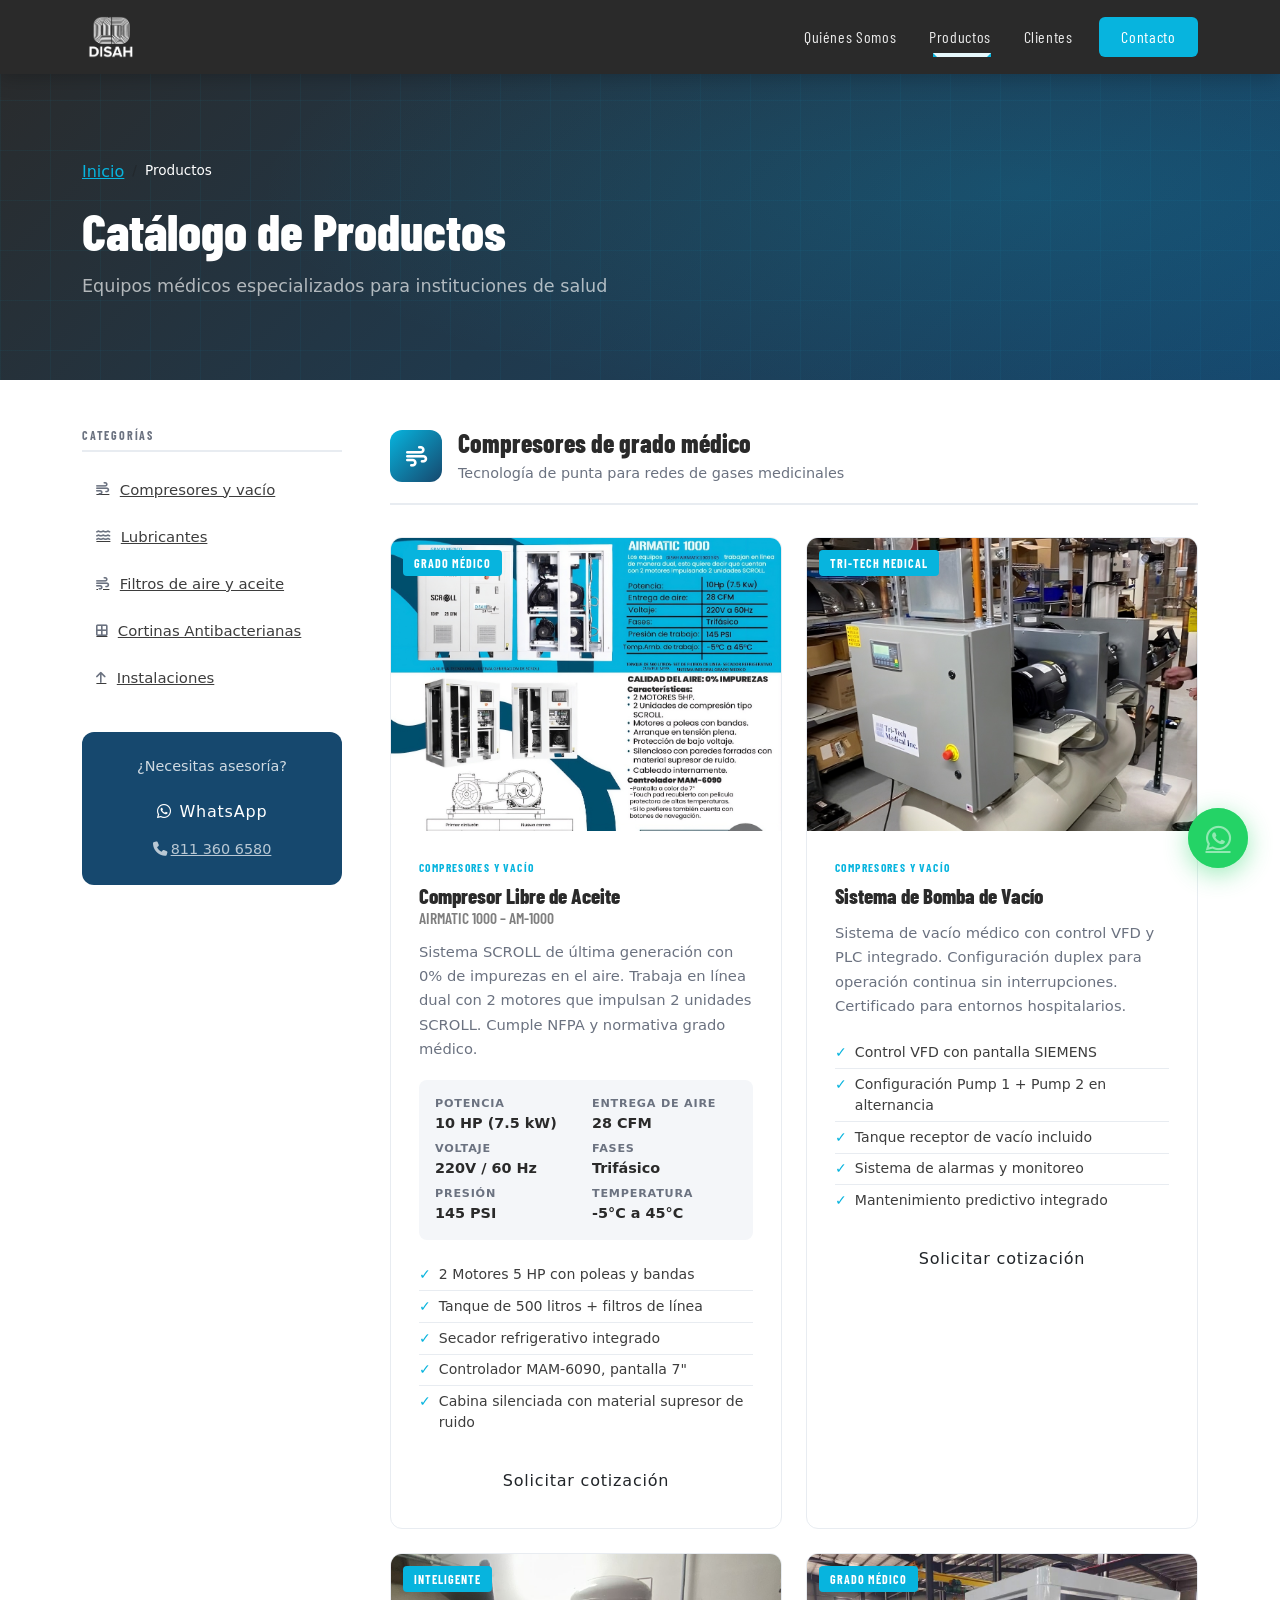
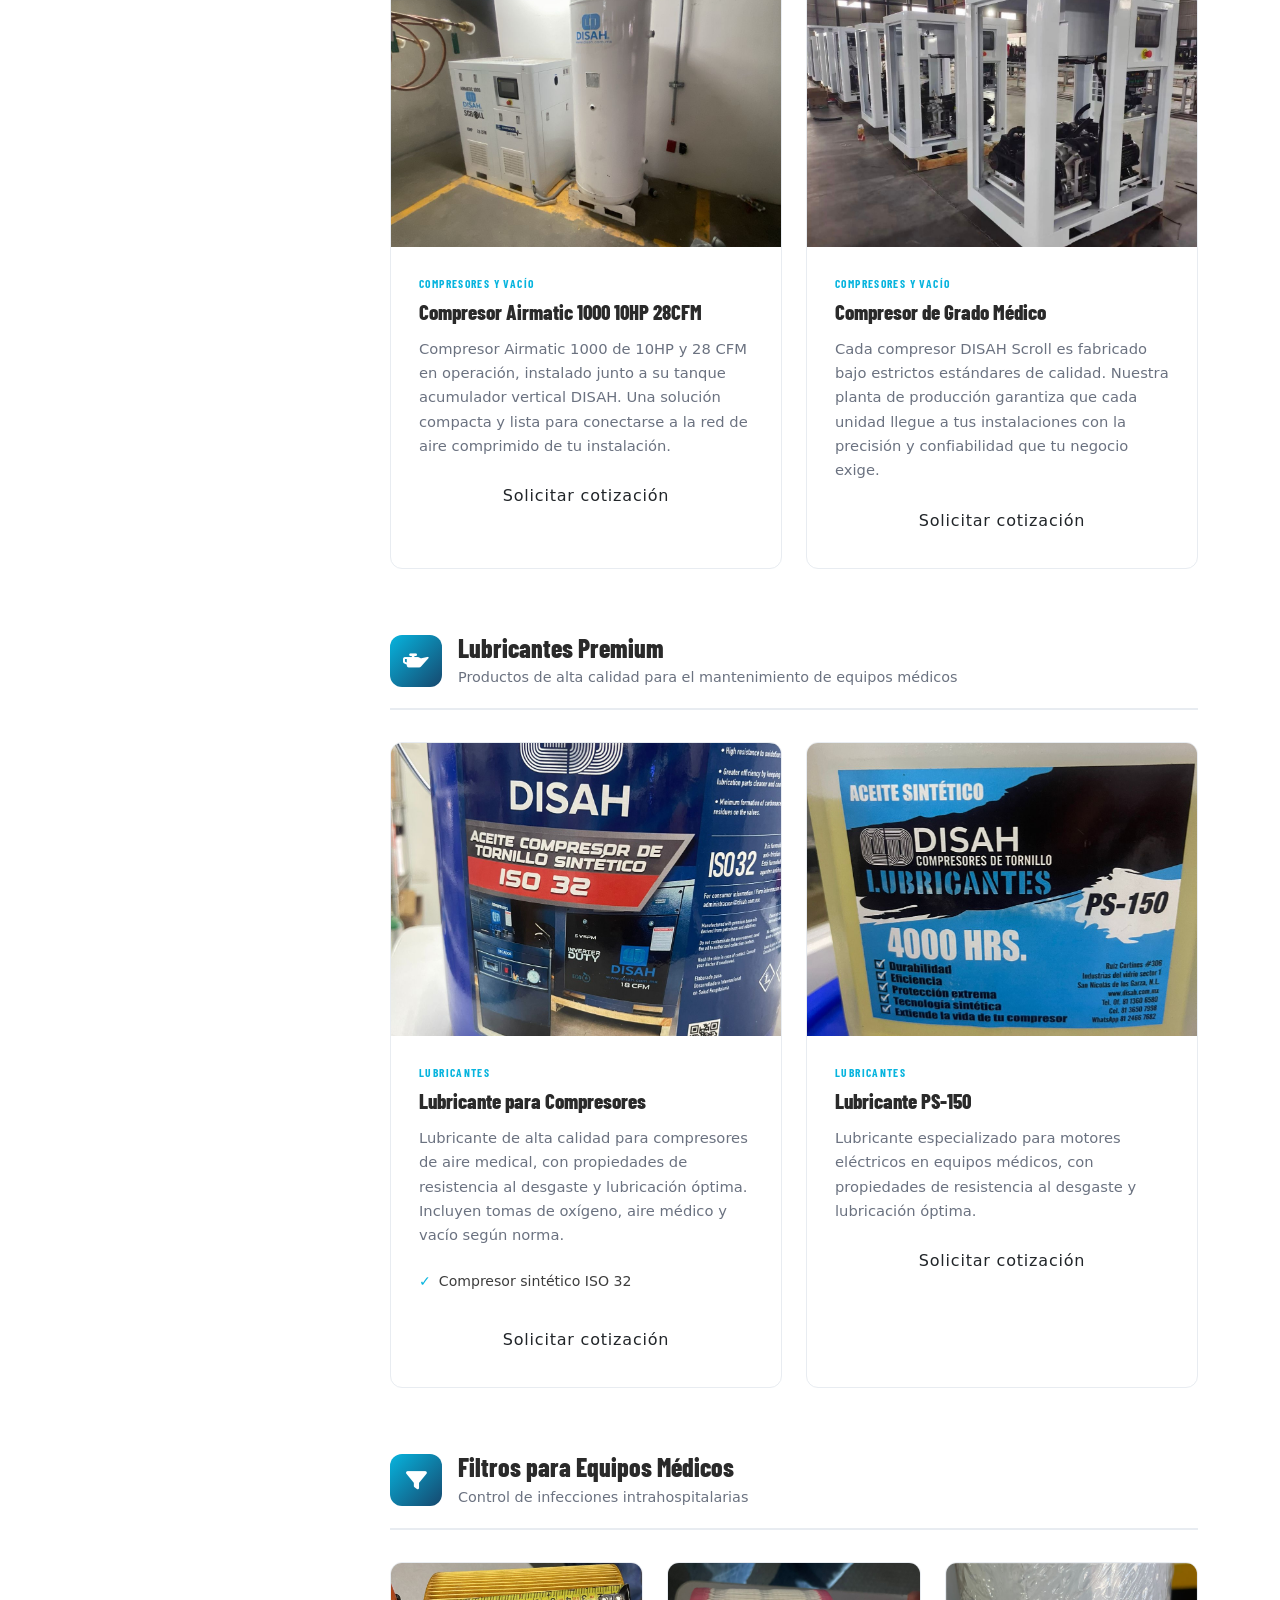
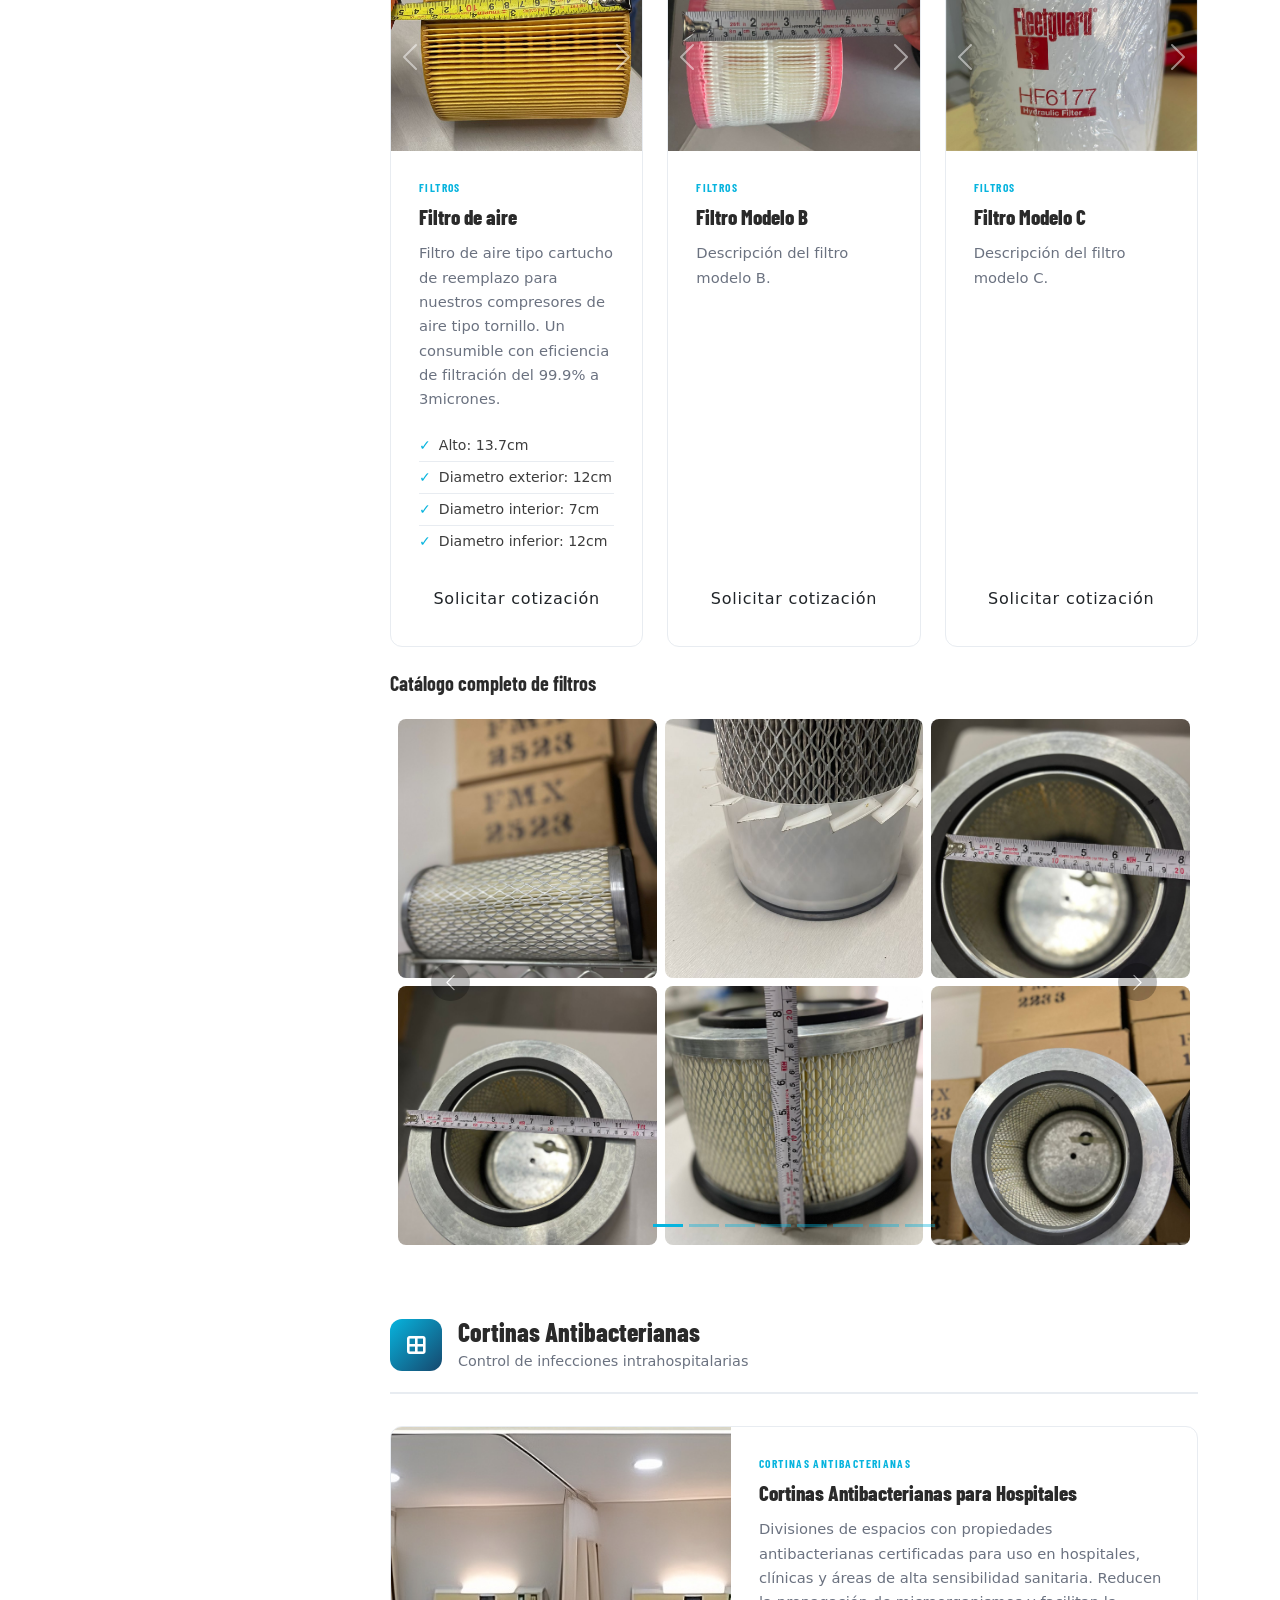
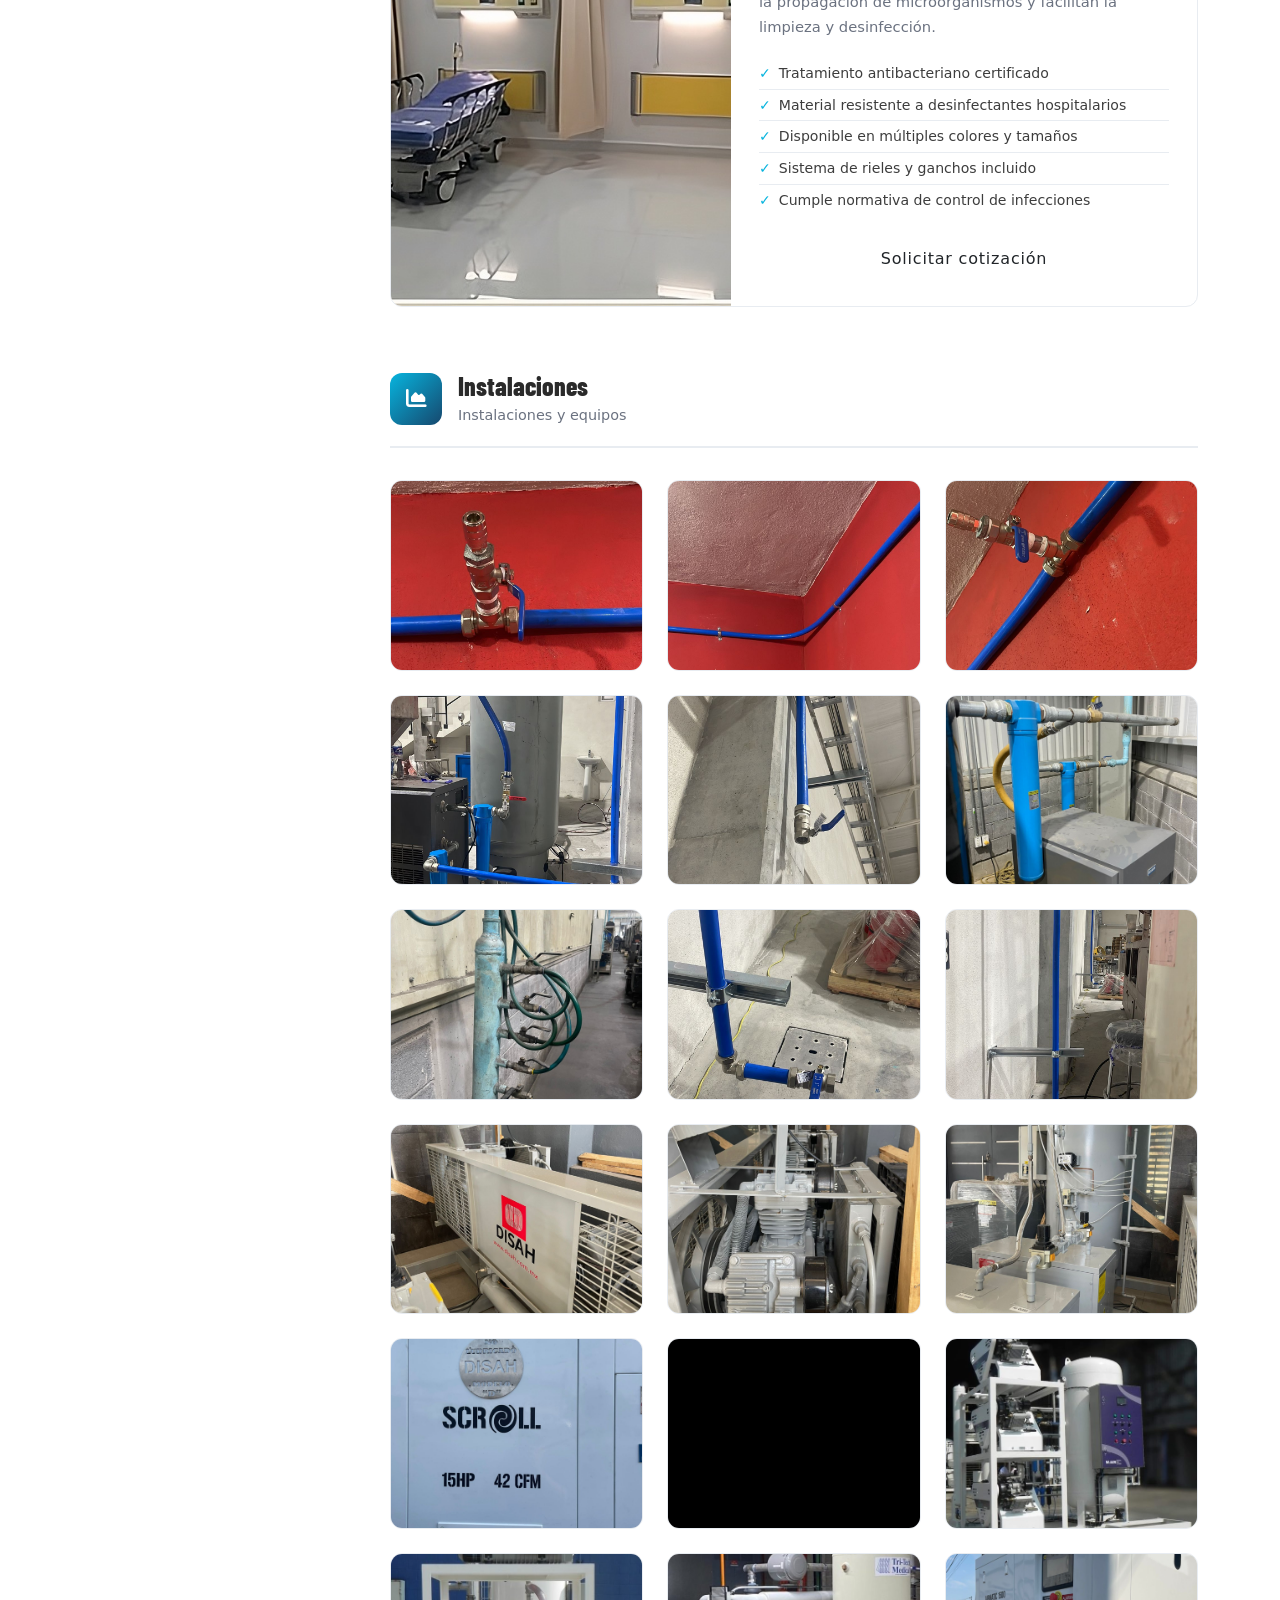
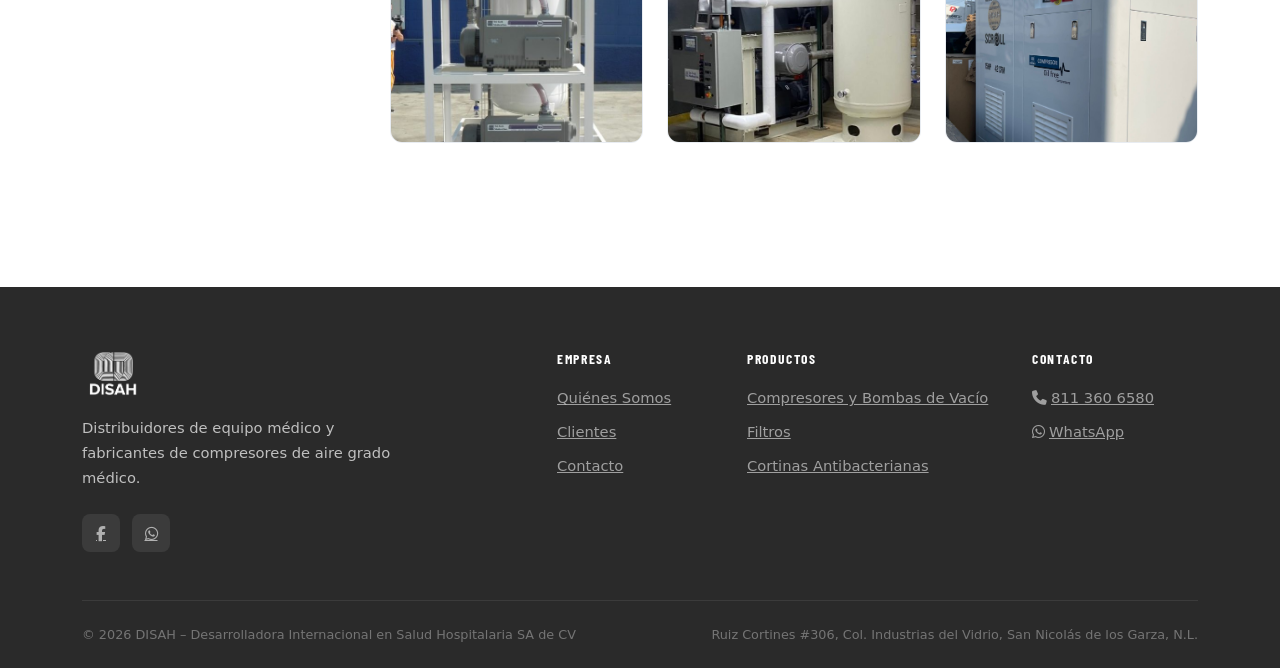
==== commit 6a0cd653: "Se agrega descripcion de filtro modelo A" ====
--- a/productos.html
+++ b/productos.html
@@ -267,384 +267,408 @@
 
 
       <!-- ── FILTROS ── -->
-      <!-- ── FILTROS ── -->
-<section id="filtros" class="cat-section">
-  <div class="cat-section-header">
-    <div class="csh-icon"><i class="fas fa-filter"></i></div>
-    <div>
-      <h2 class="cat-section-title">Filtros para Equipos Médicos</h2>
-      <p class="cat-section-sub">Control de infecciones intrahospitalarias</p>
-    </div>
-  </div>
-  <div class="row g-4">
-
-    <!-- Modelo 1 -->
-    <div class="col-md-4">
-      <div class="prod-detail-card">
-        <div id="carouselFiltro1" class="carousel slide" data-bs-ride="carousel">
-          <div class="carousel-inner">
-            <div class="carousel-item active"><img src="assets/img/filtro1_1.jpeg" class="d-block w-100" alt="Filtro modelo 1" style="aspect-ratio:4/3; object-fit:cover;"></div>
-            <div class="carousel-item"><img src="assets/img/filtro1_2.jpeg" class="d-block w-100" alt="Filtro modelo 1" style="aspect-ratio:4/3; object-fit:cover;"></div>
-            <div class="carousel-item"><img src="assets/img/filtro1_3.jpeg" class="d-block w-100" alt="Filtro modelo 1" style="aspect-ratio:4/3; object-fit:cover;"></div>
-          </div>
-          <button class="carousel-control-prev" type="button" data-bs-target="#carouselFiltro1" data-bs-slide="prev"><span class="carousel-control-prev-icon"></span></button>
-          <button class="carousel-control-next" type="button" data-bs-target="#carouselFiltro1" data-bs-slide="next"><span class="carousel-control-next-icon"></span></button>
-        </div>
-        <div class="pdc-body">
-          <span class="pdc-cat">Filtros</span>
-          <h3 class="pdc-title">Filtro Modelo A</h3>
-          <p class="pdc-desc">Descripción del filtro modelo A.</p>
-          <a href="index.html#contacto" class="btn btn-primary-disah mt-auto">Solicitar cotización</a>
-        </div>
-      </div>
-    </div>
-
-    <!-- Modelo 2 -->
-    <div class="col-md-4">
-      <div class="prod-detail-card">
-        <div id="carouselFiltro2" class="carousel slide" data-bs-ride="carousel">
-          <div class="carousel-inner">
-            <div class="carousel-item active"><img src="assets/img/filtro2_1.jpeg" class="d-block w-100" alt="Filtro modelo 2" style="aspect-ratio:4/3; object-fit:cover;"></div>
-            <div class="carousel-item"><img src="assets/img/filtro2_2.jpeg" class="d-block w-100" alt="Filtro modelo 2" style="aspect-ratio:4/3; object-fit:cover;"></div>
-            <div class="carousel-item"><img src="assets/img/filtro2_3.jpeg" class="d-block w-100" alt="Filtro modelo 2" style="aspect-ratio:4/3; object-fit:cover;"></div>
-          </div>
-          <button class="carousel-control-prev" type="button" data-bs-target="#carouselFiltro2" data-bs-slide="prev"><span class="carousel-control-prev-icon"></span></button>
-          <button class="carousel-control-next" type="button" data-bs-target="#carouselFiltro2" data-bs-slide="next"><span class="carousel-control-next-icon"></span></button>
-        </div>
-        <div class="pdc-body">
-          <span class="pdc-cat">Filtros</span>
-          <h3 class="pdc-title">Filtro Modelo B</h3>
-          <p class="pdc-desc">Descripción del filtro modelo B.</p>
-          <a href="index.html#contacto" class="btn btn-primary-disah mt-auto">Solicitar cotización</a>
-        </div>
-      </div>
-    </div>
-
-    <!-- Modelo 3 -->
-    <div class="col-md-4">
-      <div class="prod-detail-card">
-        <div id="carouselFiltro3" class="carousel slide" data-bs-ride="carousel">
-          <div class="carousel-inner">
-            <div class="carousel-item active"><img src="assets/img/filtro3_1.jpeg" class="d-block w-100" alt="Filtro modelo 3" style="aspect-ratio:4/3; object-fit:cover;"></div>
-            <div class="carousel-item"><img src="assets/img/filtro3_2.jpeg" class="d-block w-100" alt="Filtro modelo 3" style="aspect-ratio:4/3; object-fit:cover;"></div>
-            <div class="carousel-item"><img src="assets/img/filtro3_3.jpeg" class="d-block w-100" alt="Filtro modelo 3" style="aspect-ratio:4/3; object-fit:cover;"></div>
-          </div>
-          <button class="carousel-control-prev" type="button" data-bs-target="#carouselFiltro3" data-bs-slide="prev"><span class="carousel-control-prev-icon"></span></button>
-          <button class="carousel-control-next" type="button" data-bs-target="#carouselFiltro3" data-bs-slide="next"><span class="carousel-control-next-icon"></span></button>
-        </div>
-        <div class="pdc-body">
-          <span class="pdc-cat">Filtros</span>
-          <h3 class="pdc-title">Filtro Modelo C</h3>
-          <p class="pdc-desc">Descripción del filtro modelo C.</p>
-          <a href="index.html#contacto" class="btn btn-primary-disah mt-auto">Solicitar cotización</a>
-        </div>
-      </div>
-    </div>
-
-  </div>
-
-  <!-- ── CARRUSEL DE FILTROS ── -->
-  <div class="filtros-carousel-wrapper mt-4">
-    <h5 style="font-family:var(--font-display);font-weight:700;color:var(--dark);margin-bottom:1rem;">Catálogo completo de filtros</h5>
-    <div id="carouselFiltrosGaleria" class="carousel slide" data-bs-ride="carousel" data-bs-interval="5000">
-      <div class="carousel-inner" style="border-radius:var(--radius,12px);overflow:hidden;">
-        <div class="carousel-item active">
-          <div class="row g-2 p-2">
-            <div class="col-4">
-              <div class="filtro-thumb">
-                <img src="assets/img/filtros/filtro_ (1).jpeg" alt="Filtro DISAH #1" loading="lazy" />
-              </div>
-            </div>
-            <div class="col-4">
-              <div class="filtro-thumb">
-                <img src="assets/img/filtros/filtro_ (2).jpeg" alt="Filtro DISAH #2" loading="lazy" />
-              </div>
-            </div>
-            <div class="col-4">
-              <div class="filtro-thumb">
-                <img src="assets/img/filtros/filtro_ (3).jpeg" alt="Filtro DISAH #3" loading="lazy" />
-              </div>
-            </div>
-            <div class="col-4">
-              <div class="filtro-thumb">
-                <img src="assets/img/filtros/filtro_ (4).jpeg" alt="Filtro DISAH #4" loading="lazy" />
-              </div>
-            </div>
-            <div class="col-4">
-              <div class="filtro-thumb">
-                <img src="assets/img/filtros/filtro_ (5).jpeg" alt="Filtro DISAH #5" loading="lazy" />
-              </div>
-            </div>
-            <div class="col-4">
-              <div class="filtro-thumb">
-                <img src="assets/img/filtros/filtro_ (6).jpeg" alt="Filtro DISAH #6" loading="lazy" />
-              </div>
-            </div>
-          </div>
-        </div>
-        <div class="carousel-item">
-          <div class="row g-2 p-2">
-            <div class="col-4">
-              <div class="filtro-thumb">
-                <img src="assets/img/filtros/filtro_ (7).jpeg" alt="Filtro DISAH #7" loading="lazy" />
-              </div>
-            </div>
-            <div class="col-4">
-              <div class="filtro-thumb">
-                <img src="assets/img/filtros/filtro_ (8).jpeg" alt="Filtro DISAH #8" loading="lazy" />
-              </div>
-            </div>
-            <div class="col-4">
-              <div class="filtro-thumb">
-                <img src="assets/img/filtros/filtro_ (9).jpeg" alt="Filtro DISAH #9" loading="lazy" />
-              </div>
-            </div>
-            <div class="col-4">
-              <div class="filtro-thumb">
-                <img src="assets/img/filtros/filtro_ (10).jpeg" alt="Filtro DISAH #10" loading="lazy" />
-              </div>
-            </div>
-            <div class="col-4">
-              <div class="filtro-thumb">
-                <img src="assets/img/filtros/filtro_ (11).jpeg" alt="Filtro DISAH #11" loading="lazy" />
-              </div>
-            </div>
-            <div class="col-4">
-              <div class="filtro-thumb">
-                <img src="assets/img/filtros/filtro_ (12).jpeg" alt="Filtro DISAH #12" loading="lazy" />
-              </div>
-            </div>
-          </div>
-        </div>
-        <div class="carousel-item">
-          <div class="row g-2 p-2">
-            <div class="col-4">
-              <div class="filtro-thumb">
-                <img src="assets/img/filtros/filtro_ (13).jpeg" alt="Filtro DISAH #13" loading="lazy" />
-              </div>
-            </div>
-            <div class="col-4">
-              <div class="filtro-thumb">
-                <img src="assets/img/filtros/filtro_ (14).jpeg" alt="Filtro DISAH #14" loading="lazy" />
-              </div>
-            </div>
-            <div class="col-4">
-              <div class="filtro-thumb">
-                <img src="assets/img/filtros/filtro_ (15).jpeg" alt="Filtro DISAH #15" loading="lazy" />
-              </div>
-            </div>
-            <div class="col-4">
-              <div class="filtro-thumb">
-                <img src="assets/img/filtros/filtro_ (16).jpeg" alt="Filtro DISAH #16" loading="lazy" />
-              </div>
-            </div>
-            <div class="col-4">
-              <div class="filtro-thumb">
-                <img src="assets/img/filtros/filtro_ (17).jpeg" alt="Filtro DISAH #17" loading="lazy" />
-              </div>
-            </div>
-            <div class="col-4">
-              <div class="filtro-thumb">
-                <img src="assets/img/filtros/filtro_ (18).jpeg" alt="Filtro DISAH #18" loading="lazy" />
-              </div>
-            </div>
-          </div>
-        </div>
-        <div class="carousel-item">
-          <div class="row g-2 p-2">
-            <div class="col-4">
-              <div class="filtro-thumb">
-                <img src="assets/img/filtros/filtro_ (19).jpeg" alt="Filtro DISAH #19" loading="lazy" />
-              </div>
-            </div>
-            <div class="col-4">
-              <div class="filtro-thumb">
-                <img src="assets/img/filtros/filtro_ (20).jpeg" alt="Filtro DISAH #20" loading="lazy" />
-              </div>
-            </div>
-            <div class="col-4">
-              <div class="filtro-thumb">
-                <img src="assets/img/filtros/filtro_ (21).jpeg" alt="Filtro DISAH #21" loading="lazy" />
-              </div>
-            </div>
-            <div class="col-4">
-              <div class="filtro-thumb">
-                <img src="assets/img/filtros/filtro_ (22).jpeg" alt="Filtro DISAH #22" loading="lazy" />
-              </div>
-            </div>
-            <div class="col-4">
-              <div class="filtro-thumb">
-                <img src="assets/img/filtros/filtro_ (23).jpeg" alt="Filtro DISAH #23" loading="lazy" />
-              </div>
-            </div>
-            <div class="col-4">
-              <div class="filtro-thumb">
-                <img src="assets/img/filtros/filtro_ (24).jpeg" alt="Filtro DISAH #24" loading="lazy" />
-              </div>
-            </div>
-          </div>
-        </div>
-        <div class="carousel-item">
-          <div class="row g-2 p-2">
-            <div class="col-4">
-              <div class="filtro-thumb">
-                <img src="assets/img/filtros/filtro_ (25).jpeg" alt="Filtro DISAH #25" loading="lazy" />
-              </div>
-            </div>
-            <div class="col-4">
-              <div class="filtro-thumb">
-                <img src="assets/img/filtros/filtro_ (26).jpeg" alt="Filtro DISAH #26" loading="lazy" />
-              </div>
-            </div>
-            <div class="col-4">
-              <div class="filtro-thumb">
-                <img src="assets/img/filtros/filtro_ (27).jpeg" alt="Filtro DISAH #27" loading="lazy" />
-              </div>
-            </div>
-            <div class="col-4">
-              <div class="filtro-thumb">
-                <img src="assets/img/filtros/filtro_ (28).jpeg" alt="Filtro DISAH #28" loading="lazy" />
-              </div>
-            </div>
-            <div class="col-4">
-              <div class="filtro-thumb">
-                <img src="assets/img/filtros/filtro_ (29).jpeg" alt="Filtro DISAH #29" loading="lazy" />
-              </div>
-            </div>
-            <div class="col-4">
-              <div class="filtro-thumb">
-                <img src="assets/img/filtros/filtro_ (30).jpeg" alt="Filtro DISAH #30" loading="lazy" />
-              </div>
-            </div>
-          </div>
-        </div>
-        <div class="carousel-item">
-          <div class="row g-2 p-2">
-            <div class="col-4">
-              <div class="filtro-thumb">
-                <img src="assets/img/filtros/filtro_ (31).jpeg" alt="Filtro DISAH #31" loading="lazy" />
-              </div>
-            </div>
-            <div class="col-4">
-              <div class="filtro-thumb">
-                <img src="assets/img/filtros/filtro_ (32).jpeg" alt="Filtro DISAH #32" loading="lazy" />
-              </div>
-            </div>
-            <div class="col-4">
-              <div class="filtro-thumb">
-                <img src="assets/img/filtros/filtro_ (33).jpeg" alt="Filtro DISAH #33" loading="lazy" />
-              </div>
-            </div>
-            <div class="col-4">
-              <div class="filtro-thumb">
-                <img src="assets/img/filtros/filtro_ (34).jpeg" alt="Filtro DISAH #34" loading="lazy" />
-              </div>
-            </div>
-            <div class="col-4">
-              <div class="filtro-thumb">
-                <img src="assets/img/filtros/filtro_ (35).jpeg" alt="Filtro DISAH #35" loading="lazy" />
-              </div>
-            </div>
-            <div class="col-4">
-              <div class="filtro-thumb">
-                <img src="assets/img/filtros/filtro_ (36).jpeg" alt="Filtro DISAH #36" loading="lazy" />
-              </div>
-            </div>
-          </div>
-        </div>
-        <div class="carousel-item">
-          <div class="row g-2 p-2">
-            <div class="col-4">
-              <div class="filtro-thumb">
-                <img src="assets/img/filtros/filtro_ (37).jpeg" alt="Filtro DISAH #37" loading="lazy" />
-              </div>
-            </div>
-            <div class="col-4">
-              <div class="filtro-thumb">
-                <img src="assets/img/filtros/filtro_ (38).jpeg" alt="Filtro DISAH #38" loading="lazy" />
-              </div>
-            </div>
-            <div class="col-4">
-              <div class="filtro-thumb">
-                <img src="assets/img/filtros/filtro_ (39).jpeg" alt="Filtro DISAH #39" loading="lazy" />
-              </div>
-            </div>
-            <div class="col-4">
-              <div class="filtro-thumb">
-                <img src="assets/img/filtros/filtro_ (40).jpeg" alt="Filtro DISAH #40" loading="lazy" />
-              </div>
-            </div>
-            <div class="col-4">
-              <div class="filtro-thumb">
-                <img src="assets/img/filtros/filtro_ (41).jpeg" alt="Filtro DISAH #41" loading="lazy" />
-              </div>
-            </div>
-            <div class="col-4">
-              <div class="filtro-thumb">
-                <img src="assets/img/filtros/filtro_ (42).jpeg" alt="Filtro DISAH #42" loading="lazy" />
-              </div>
-            </div>
-          </div>
-        </div>
-        <div class="carousel-item">
-          <div class="row g-2 p-2">
-            <div class="col-4">
-              <div class="filtro-thumb">
-                <img src="assets/img/filtros/filtro_ (43).jpeg" alt="Filtro DISAH #43" loading="lazy" />
-              </div>
-            </div>
-            <div class="col-4">
-              <div class="filtro-thumb">
-                <img src="assets/img/filtros/filtro_ (44).jpeg" alt="Filtro DISAH #44" loading="lazy" />
-              </div>
-            </div>
-            <div class="col-4">
-              <div class="filtro-thumb">
-                <img src="assets/img/filtros/filtro_ (45).jpeg" alt="Filtro DISAH #45" loading="lazy" />
-              </div>
-            </div>
-            <div class="col-4">
-              <div class="filtro-thumb">
-                <img src="assets/img/filtros/filtro_ (46).jpeg" alt="Filtro DISAH #46" loading="lazy" />
-              </div>
-            </div>
-            <div class="col-4">
-              <div class="filtro-thumb">
-                <img src="assets/img/filtros/filtro_ (47).jpeg" alt="Filtro DISAH #47" loading="lazy" />
-              </div>
-            </div>
-            <div class="col-4">
-              <div class="filtro-thumb">
-                <img src="assets/img/filtros/filtro_ (48).jpeg" alt="Filtro DISAH #48" loading="lazy" />
-              </div>
-            </div>
-          </div>
-        </div>
-      </div>
-
-      <!-- Botones -->
-      <button class="carousel-control-prev" type="button" data-bs-target="#carouselFiltrosGaleria" data-bs-slide="prev">
-        <span class="carousel-control-prev-icon"></span>
-      </button>
-      <button class="carousel-control-next" type="button" data-bs-target="#carouselFiltrosGaleria" data-bs-slide="next">
-        <span class="carousel-control-next-icon"></span>
-      </button>
-
-      <!-- Indicadores -->
-      <div class="carousel-indicators">
-        <button type="button" data-bs-target="#carouselFiltrosGaleria" data-bs-slide-to="0" class="active"></button>
-        <button type="button" data-bs-target="#carouselFiltrosGaleria" data-bs-slide-to="1"></button>
-        <button type="button" data-bs-target="#carouselFiltrosGaleria" data-bs-slide-to="2"></button>
-        <button type="button" data-bs-target="#carouselFiltrosGaleria" data-bs-slide-to="3"></button>
-        <button type="button" data-bs-target="#carouselFiltrosGaleria" data-bs-slide-to="4"></button>
-        <button type="button" data-bs-target="#carouselFiltrosGaleria" data-bs-slide-to="5"></button>
-        <button type="button" data-bs-target="#carouselFiltrosGaleria" data-bs-slide-to="6"></button>
-        <button type="button" data-bs-target="#carouselFiltrosGaleria" data-bs-slide-to="7"></button>
-      </div>
-    </div>
-  </div>
-
-</section>
+      <section id="filtros" class="cat-section">
+        <div class="cat-section-header">
+          <div class="csh-icon"><i class="fas fa-filter"></i></div>
+          <div>
+            <h2 class="cat-section-title">Filtros para Equipos Médicos</h2>
+            <p class="cat-section-sub">Control de infecciones intrahospitalarias</p>
+          </div>
+        </div>
+        <div class="row g-4">
+
+          <!-- Modelo 1 -->
+          <div class="col-md-4">
+            <div class="prod-detail-card">
+              <div id="carouselFiltro1" class="carousel slide" data-bs-ride="carousel">
+                <div class="carousel-inner">
+                  <div class="carousel-item active"><img src="assets/img/filtro1_1.jpeg" class="d-block w-100"
+                      alt="Filtro modelo 1" style="aspect-ratio:4/3; object-fit:cover;"></div>
+                  <div class="carousel-item"><img src="assets/img/filtro1_2.jpeg" class="d-block w-100"
+                      alt="Filtro modelo 1" style="aspect-ratio:4/3; object-fit:cover;"></div>
+                  <div class="carousel-item"><img src="assets/img/filtro1_3.jpeg" class="d-block w-100"
+                      alt="Filtro modelo 1" style="aspect-ratio:4/3; object-fit:cover;"></div>
+                </div>
+                <button class="carousel-control-prev" type="button" data-bs-target="#carouselFiltro1"
+                  data-bs-slide="prev"><span class="carousel-control-prev-icon"></span></button>
+                <button class="carousel-control-next" type="button" data-bs-target="#carouselFiltro1"
+                  data-bs-slide="next"><span class="carousel-control-next-icon"></span></button>
+              </div>
+              <div class="pdc-body">
+                <span class="pdc-cat">Filtros</span>
+                <h3 class="pdc-title">Filtro de aire</h3>
+                <p class="pdc-desc">Filtro de aire tipo cartucho de reemplazo para nuestros compresores de aire tipo tornillo. Un consumible con eficiencia de filtración del 99.9% a 3micrones.</p>
+                <ul class="pdc-features">
+                  <li>Alto: 13.7cm</li>
+                  <li>Diametro exterior: 12cm</li>
+                  <li>Diametro interior: 7cm</li>
+                  <li>Diametro inferior: 12cm</li>
+                </ul>
+                <a href="index.html#contacto" class="btn btn-primary-disah mt-auto">Solicitar cotización</a>
+              </div>
+            </div>
+          </div>
+
+          <!-- Modelo 2 -->
+          <div class="col-md-4">
+            <div class="prod-detail-card">
+              <div id="carouselFiltro2" class="carousel slide" data-bs-ride="carousel">
+                <div class="carousel-inner">
+                  <div class="carousel-item active"><img src="assets/img/filtro2_1.jpeg" class="d-block w-100"
+                      alt="Filtro modelo 2" style="aspect-ratio:4/3; object-fit:cover;"></div>
+                  <div class="carousel-item"><img src="assets/img/filtro2_2.jpeg" class="d-block w-100"
+                      alt="Filtro modelo 2" style="aspect-ratio:4/3; object-fit:cover;"></div>
+                  <div class="carousel-item"><img src="assets/img/filtro2_3.jpeg" class="d-block w-100"
+                      alt="Filtro modelo 2" style="aspect-ratio:4/3; object-fit:cover;"></div>
+                </div>
+                <button class="carousel-control-prev" type="button" data-bs-target="#carouselFiltro2"
+                  data-bs-slide="prev"><span class="carousel-control-prev-icon"></span></button>
+                <button class="carousel-control-next" type="button" data-bs-target="#carouselFiltro2"
+                  data-bs-slide="next"><span class="carousel-control-next-icon"></span></button>
+              </div>
+              <div class="pdc-body">
+                <span class="pdc-cat">Filtros</span>
+                <h3 class="pdc-title">Filtro Modelo B</h3>
+                <p class="pdc-desc">Descripción del filtro modelo B.</p>
+                <a href="index.html#contacto" class="btn btn-primary-disah mt-auto">Solicitar cotización</a>
+              </div>
+            </div>
+          </div>
+
+          <!-- Modelo 3 -->
+          <div class="col-md-4">
+            <div class="prod-detail-card">
+              <div id="carouselFiltro3" class="carousel slide" data-bs-ride="carousel">
+                <div class="carousel-inner">
+                  <div class="carousel-item active"><img src="assets/img/filtro3_1.jpeg" class="d-block w-100"
+                      alt="Filtro modelo 3" style="aspect-ratio:4/3; object-fit:cover;"></div>
+                  <div class="carousel-item"><img src="assets/img/filtro3_2.jpeg" class="d-block w-100"
+                      alt="Filtro modelo 3" style="aspect-ratio:4/3; object-fit:cover;"></div>
+                  <div class="carousel-item"><img src="assets/img/filtro3_3.jpeg" class="d-block w-100"
+                      alt="Filtro modelo 3" style="aspect-ratio:4/3; object-fit:cover;"></div>
+                </div>
+                <button class="carousel-control-prev" type="button" data-bs-target="#carouselFiltro3"
+                  data-bs-slide="prev"><span class="carousel-control-prev-icon"></span></button>
+                <button class="carousel-control-next" type="button" data-bs-target="#carouselFiltro3"
+                  data-bs-slide="next"><span class="carousel-control-next-icon"></span></button>
+              </div>
+              <div class="pdc-body">
+                <span class="pdc-cat">Filtros</span>
+                <h3 class="pdc-title">Filtro Modelo C</h3>
+                <p class="pdc-desc">Descripción del filtro modelo C.</p>
+                <a href="index.html#contacto" class="btn btn-primary-disah mt-auto">Solicitar cotización</a>
+              </div>
+            </div>
+          </div>
+
+        </div>
+
+        <!-- ── CARRUSEL DE FILTROS ── -->
+        <div class="filtros-carousel-wrapper mt-4">
+          <h5 style="font-family:var(--font-display);font-weight:700;color:var(--dark);margin-bottom:1rem;">Catálogo
+            completo de filtros</h5>
+          <div id="carouselFiltrosGaleria" class="carousel slide" data-bs-ride="carousel" data-bs-interval="5000">
+            <div class="carousel-inner" style="border-radius:var(--radius,12px);overflow:hidden;">
+              <div class="carousel-item active">
+                <div class="row g-2 p-2">
+                  <div class="col-4">
+                    <div class="filtro-thumb">
+                      <img src="assets/img/filtros/filtro_ (1).jpeg" alt="Filtro DISAH #1" loading="lazy" />
+                    </div>
+                  </div>
+                  <div class="col-4">
+                    <div class="filtro-thumb">
+                      <img src="assets/img/filtros/filtro_ (2).jpeg" alt="Filtro DISAH #2" loading="lazy" />
+                    </div>
+                  </div>
+                  <div class="col-4">
+                    <div class="filtro-thumb">
+                      <img src="assets/img/filtros/filtro_ (3).jpeg" alt="Filtro DISAH #3" loading="lazy" />
+                    </div>
+                  </div>
+                  <div class="col-4">
+                    <div class="filtro-thumb">
+                      <img src="assets/img/filtros/filtro_ (4).jpeg" alt="Filtro DISAH #4" loading="lazy" />
+                    </div>
+                  </div>
+                  <div class="col-4">
+                    <div class="filtro-thumb">
+                      <img src="assets/img/filtros/filtro_ (5).jpeg" alt="Filtro DISAH #5" loading="lazy" />
+                    </div>
+                  </div>
+                  <div class="col-4">
+                    <div class="filtro-thumb">
+                      <img src="assets/img/filtros/filtro_ (6).jpeg" alt="Filtro DISAH #6" loading="lazy" />
+                    </div>
+                  </div>
+                </div>
+              </div>
+              <div class="carousel-item">
+                <div class="row g-2 p-2">
+                  <div class="col-4">
+                    <div class="filtro-thumb">
+                      <img src="assets/img/filtros/filtro_ (7).jpeg" alt="Filtro DISAH #7" loading="lazy" />
+                    </div>
+                  </div>
+                  <div class="col-4">
+                    <div class="filtro-thumb">
+                      <img src="assets/img/filtros/filtro_ (8).jpeg" alt="Filtro DISAH #8" loading="lazy" />
+                    </div>
+                  </div>
+                  <div class="col-4">
+                    <div class="filtro-thumb">
+                      <img src="assets/img/filtros/filtro_ (9).jpeg" alt="Filtro DISAH #9" loading="lazy" />
+                    </div>
+                  </div>
+                  <div class="col-4">
+                    <div class="filtro-thumb">
+                      <img src="assets/img/filtros/filtro_ (10).jpeg" alt="Filtro DISAH #10" loading="lazy" />
+                    </div>
+                  </div>
+                  <div class="col-4">
+                    <div class="filtro-thumb">
+                      <img src="assets/img/filtros/filtro_ (11).jpeg" alt="Filtro DISAH #11" loading="lazy" />
+                    </div>
+                  </div>
+                  <div class="col-4">
+                    <div class="filtro-thumb">
+                      <img src="assets/img/filtros/filtro_ (12).jpeg" alt="Filtro DISAH #12" loading="lazy" />
+                    </div>
+                  </div>
+                </div>
+              </div>
+              <div class="carousel-item">
+                <div class="row g-2 p-2">
+                  <div class="col-4">
+                    <div class="filtro-thumb">
+                      <img src="assets/img/filtros/filtro_ (13).jpeg" alt="Filtro DISAH #13" loading="lazy" />
+                    </div>
+                  </div>
+                  <div class="col-4">
+                    <div class="filtro-thumb">
+                      <img src="assets/img/filtros/filtro_ (14).jpeg" alt="Filtro DISAH #14" loading="lazy" />
+                    </div>
+                  </div>
+                  <div class="col-4">
+                    <div class="filtro-thumb">
+                      <img src="assets/img/filtros/filtro_ (15).jpeg" alt="Filtro DISAH #15" loading="lazy" />
+                    </div>
+                  </div>
+                  <div class="col-4">
+                    <div class="filtro-thumb">
+                      <img src="assets/img/filtros/filtro_ (16).jpeg" alt="Filtro DISAH #16" loading="lazy" />
+                    </div>
+                  </div>
+                  <div class="col-4">
+                    <div class="filtro-thumb">
+                      <img src="assets/img/filtros/filtro_ (17).jpeg" alt="Filtro DISAH #17" loading="lazy" />
+                    </div>
+                  </div>
+                  <div class="col-4">
+                    <div class="filtro-thumb">
+                      <img src="assets/img/filtros/filtro_ (18).jpeg" alt="Filtro DISAH #18" loading="lazy" />
+                    </div>
+                  </div>
+                </div>
+              </div>
+              <div class="carousel-item">
+                <div class="row g-2 p-2">
+                  <div class="col-4">
+                    <div class="filtro-thumb">
+                      <img src="assets/img/filtros/filtro_ (19).jpeg" alt="Filtro DISAH #19" loading="lazy" />
+                    </div>
+                  </div>
+                  <div class="col-4">
+                    <div class="filtro-thumb">
+                      <img src="assets/img/filtros/filtro_ (20).jpeg" alt="Filtro DISAH #20" loading="lazy" />
+                    </div>
+                  </div>
+                  <div class="col-4">
+                    <div class="filtro-thumb">
+                      <img src="assets/img/filtros/filtro_ (21).jpeg" alt="Filtro DISAH #21" loading="lazy" />
+                    </div>
+                  </div>
+                  <div class="col-4">
+                    <div class="filtro-thumb">
+                      <img src="assets/img/filtros/filtro_ (22).jpeg" alt="Filtro DISAH #22" loading="lazy" />
+                    </div>
+                  </div>
+                  <div class="col-4">
+                    <div class="filtro-thumb">
+                      <img src="assets/img/filtros/filtro_ (23).jpeg" alt="Filtro DISAH #23" loading="lazy" />
+                    </div>
+                  </div>
+                  <div class="col-4">
+                    <div class="filtro-thumb">
+                      <img src="assets/img/filtros/filtro_ (24).jpeg" alt="Filtro DISAH #24" loading="lazy" />
+                    </div>
+                  </div>
+                </div>
+              </div>
+              <div class="carousel-item">
+                <div class="row g-2 p-2">
+                  <div class="col-4">
+                    <div class="filtro-thumb">
+                      <img src="assets/img/filtros/filtro_ (25).jpeg" alt="Filtro DISAH #25" loading="lazy" />
+                    </div>
+                  </div>
+                  <div class="col-4">
+                    <div class="filtro-thumb">
+                      <img src="assets/img/filtros/filtro_ (26).jpeg" alt="Filtro DISAH #26" loading="lazy" />
+                    </div>
+                  </div>
+                  <div class="col-4">
+                    <div class="filtro-thumb">
+                      <img src="assets/img/filtros/filtro_ (27).jpeg" alt="Filtro DISAH #27" loading="lazy" />
+                    </div>
+                  </div>
+                  <div class="col-4">
+                    <div class="filtro-thumb">
+                      <img src="assets/img/filtros/filtro_ (28).jpeg" alt="Filtro DISAH #28" loading="lazy" />
+                    </div>
+                  </div>
+                  <div class="col-4">
+                    <div class="filtro-thumb">
+                      <img src="assets/img/filtros/filtro_ (29).jpeg" alt="Filtro DISAH #29" loading="lazy" />
+                    </div>
+                  </div>
+                  <div class="col-4">
+                    <div class="filtro-thumb">
+                      <img src="assets/img/filtros/filtro_ (30).jpeg" alt="Filtro DISAH #30" loading="lazy" />
+                    </div>
+                  </div>
+                </div>
+              </div>
+              <div class="carousel-item">
+                <div class="row g-2 p-2">
+                  <div class="col-4">
+                    <div class="filtro-thumb">
+                      <img src="assets/img/filtros/filtro_ (31).jpeg" alt="Filtro DISAH #31" loading="lazy" />
+                    </div>
+                  </div>
+                  <div class="col-4">
+                    <div class="filtro-thumb">
+                      <img src="assets/img/filtros/filtro_ (32).jpeg" alt="Filtro DISAH #32" loading="lazy" />
+                    </div>
+                  </div>
+                  <div class="col-4">
+                    <div class="filtro-thumb">
+                      <img src="assets/img/filtros/filtro_ (33).jpeg" alt="Filtro DISAH #33" loading="lazy" />
+                    </div>
+                  </div>
+                  <div class="col-4">
+                    <div class="filtro-thumb">
+                      <img src="assets/img/filtros/filtro_ (34).jpeg" alt="Filtro DISAH #34" loading="lazy" />
+                    </div>
+                  </div>
+                  <div class="col-4">
+                    <div class="filtro-thumb">
+                      <img src="assets/img/filtros/filtro_ (35).jpeg" alt="Filtro DISAH #35" loading="lazy" />
+                    </div>
+                  </div>
+                  <div class="col-4">
+                    <div class="filtro-thumb">
+                      <img src="assets/img/filtros/filtro_ (36).jpeg" alt="Filtro DISAH #36" loading="lazy" />
+                    </div>
+                  </div>
+                </div>
+              </div>
+              <div class="carousel-item">
+                <div class="row g-2 p-2">
+                  <div class="col-4">
+                    <div class="filtro-thumb">
+                      <img src="assets/img/filtros/filtro_ (37).jpeg" alt="Filtro DISAH #37" loading="lazy" />
+                    </div>
+                  </div>
+                  <div class="col-4">
+                    <div class="filtro-thumb">
+                      <img src="assets/img/filtros/filtro_ (38).jpeg" alt="Filtro DISAH #38" loading="lazy" />
+                    </div>
+                  </div>
+                  <div class="col-4">
+                    <div class="filtro-thumb">
+                      <img src="assets/img/filtros/filtro_ (39).jpeg" alt="Filtro DISAH #39" loading="lazy" />
+                    </div>
+                  </div>
+                  <div class="col-4">
+                    <div class="filtro-thumb">
+                      <img src="assets/img/filtros/filtro_ (40).jpeg" alt="Filtro DISAH #40" loading="lazy" />
+                    </div>
+                  </div>
+                  <div class="col-4">
+                    <div class="filtro-thumb">
+                      <img src="assets/img/filtros/filtro_ (41).jpeg" alt="Filtro DISAH #41" loading="lazy" />
+                    </div>
+                  </div>
+                  <div class="col-4">
+                    <div class="filtro-thumb">
+                      <img src="assets/img/filtros/filtro_ (42).jpeg" alt="Filtro DISAH #42" loading="lazy" />
+                    </div>
+                  </div>
+                </div>
+              </div>
+              <div class="carousel-item">
+                <div class="row g-2 p-2">
+                  <div class="col-4">
+                    <div class="filtro-thumb">
+                      <img src="assets/img/filtros/filtro_ (43).jpeg" alt="Filtro DISAH #43" loading="lazy" />
+                    </div>
+                  </div>
+                  <div class="col-4">
+                    <div class="filtro-thumb">
+                      <img src="assets/img/filtros/filtro_ (44).jpeg" alt="Filtro DISAH #44" loading="lazy" />
+                    </div>
+                  </div>
+                  <div class="col-4">
+                    <div class="filtro-thumb">
+                      <img src="assets/img/filtros/filtro_ (45).jpeg" alt="Filtro DISAH #45" loading="lazy" />
+                    </div>
+                  </div>
+                  <div class="col-4">
+                    <div class="filtro-thumb">
+                      <img src="assets/img/filtros/filtro_ (46).jpeg" alt="Filtro DISAH #46" loading="lazy" />
+                    </div>
+                  </div>
+                  <div class="col-4">
+                    <div class="filtro-thumb">
+                      <img src="assets/img/filtros/filtro_ (47).jpeg" alt="Filtro DISAH #47" loading="lazy" />
+                    </div>
+                  </div>
+                  <div class="col-4">
+                    <div class="filtro-thumb">
+                      <img src="assets/img/filtros/filtro_ (48).jpeg" alt="Filtro DISAH #48" loading="lazy" />
+                    </div>
+                  </div>
+                </div>
+              </div>
+            </div>
+
+            <!-- Botones -->
+            <button class="carousel-control-prev" type="button" data-bs-target="#carouselFiltrosGaleria"
+              data-bs-slide="prev">
+              <span class="carousel-control-prev-icon"></span>
+            </button>
+            <button class="carousel-control-next" type="button" data-bs-target="#carouselFiltrosGaleria"
+              data-bs-slide="next">
+              <span class="carousel-control-next-icon"></span>
+            </button>
+
+            <!-- Indicadores -->
+            <div class="carousel-indicators">
+              <button type="button" data-bs-target="#carouselFiltrosGaleria" data-bs-slide-to="0"
+                class="active"></button>
+              <button type="button" data-bs-target="#carouselFiltrosGaleria" data-bs-slide-to="1"></button>
+              <button type="button" data-bs-target="#carouselFiltrosGaleria" data-bs-slide-to="2"></button>
+              <button type="button" data-bs-target="#carouselFiltrosGaleria" data-bs-slide-to="3"></button>
+              <button type="button" data-bs-target="#carouselFiltrosGaleria" data-bs-slide-to="4"></button>
+              <button type="button" data-bs-target="#carouselFiltrosGaleria" data-bs-slide-to="5"></button>
+              <button type="button" data-bs-target="#carouselFiltrosGaleria" data-bs-slide-to="6"></button>
+              <button type="button" data-bs-target="#carouselFiltrosGaleria" data-bs-slide-to="7"></button>
+            </div>
+          </div>
+        </div>
+
+      </section>
 
 
 
@@ -796,7 +820,7 @@
           <div class="col-md-4">
             <div class="prod-detail-card">
               <div class="pc-img-wrap pc-img-vertical">
-                <video src="assets/img/instalacion5.mp4" autoplay loop muted playsinline></video>
+                <video src="assets/mp4/instalacion5.mp4" autoplay loop muted playsinline></video>
               </div>
             </div>
           </div>
